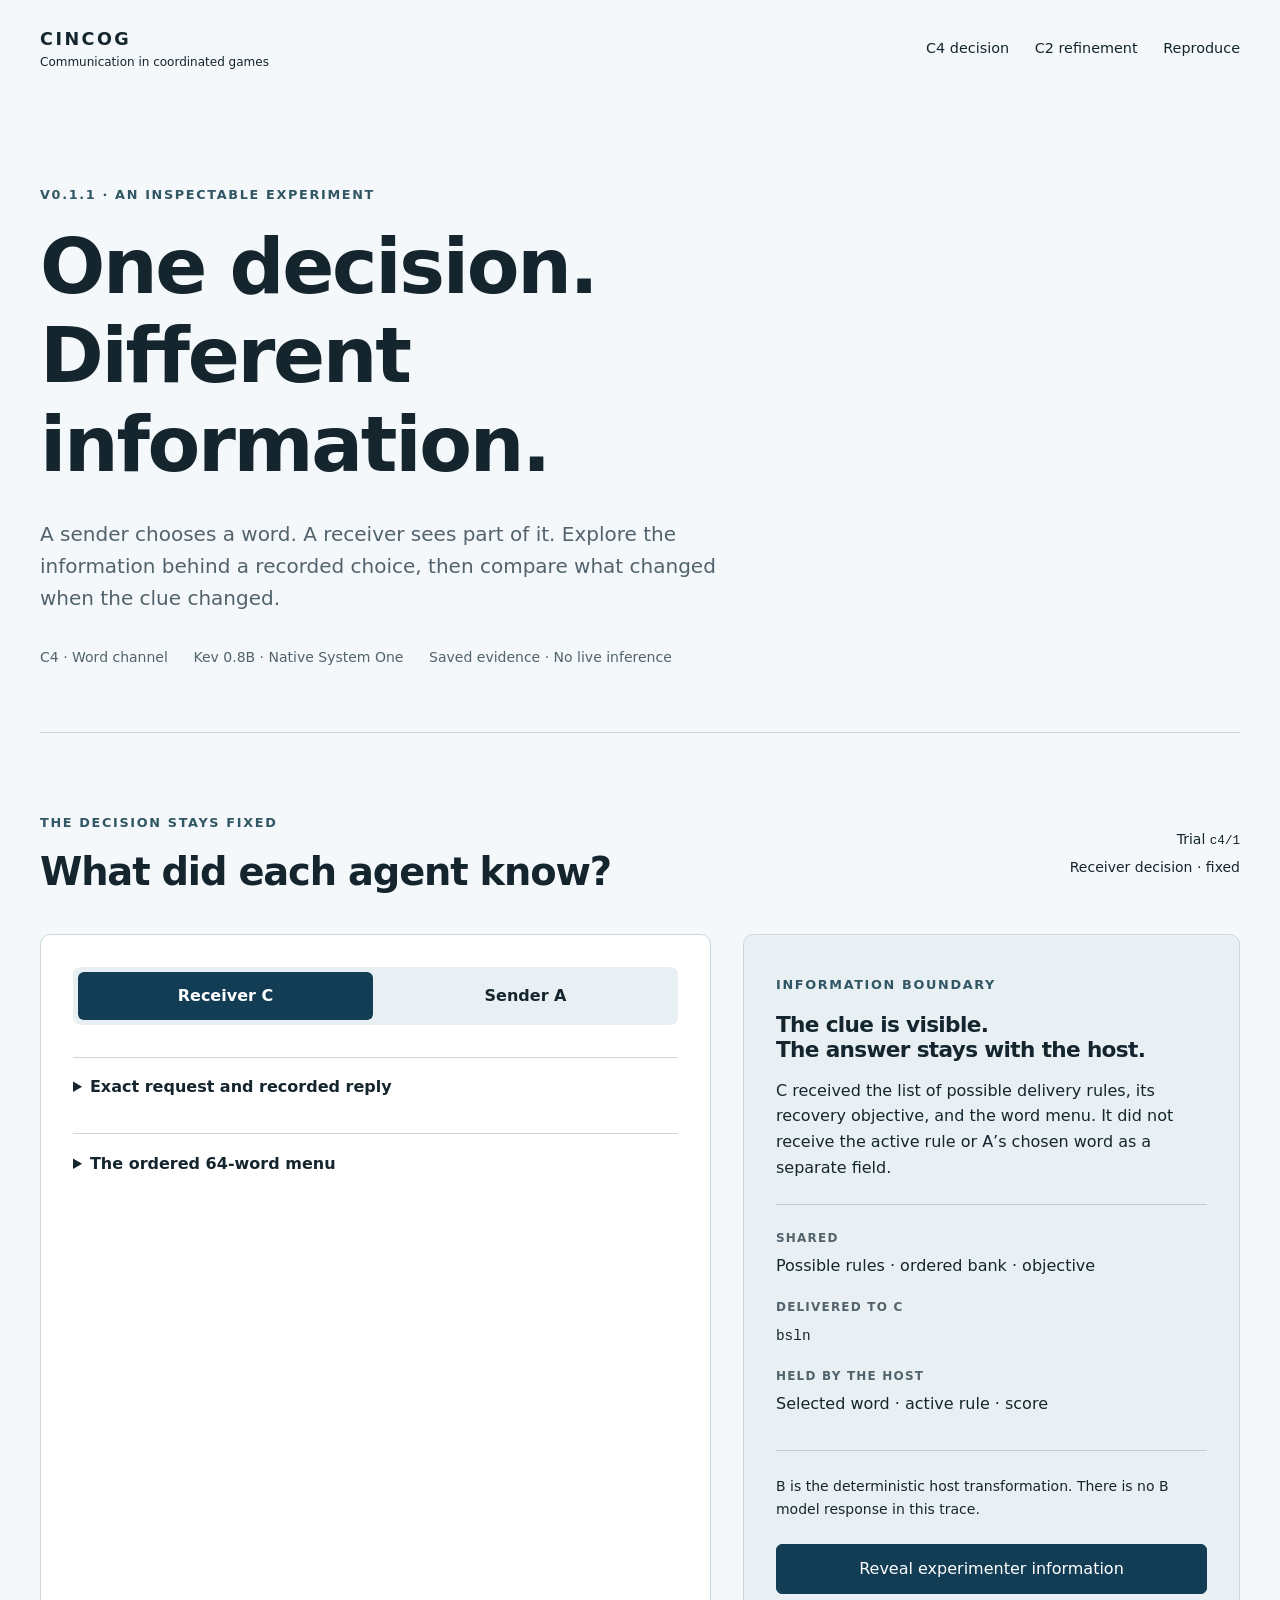
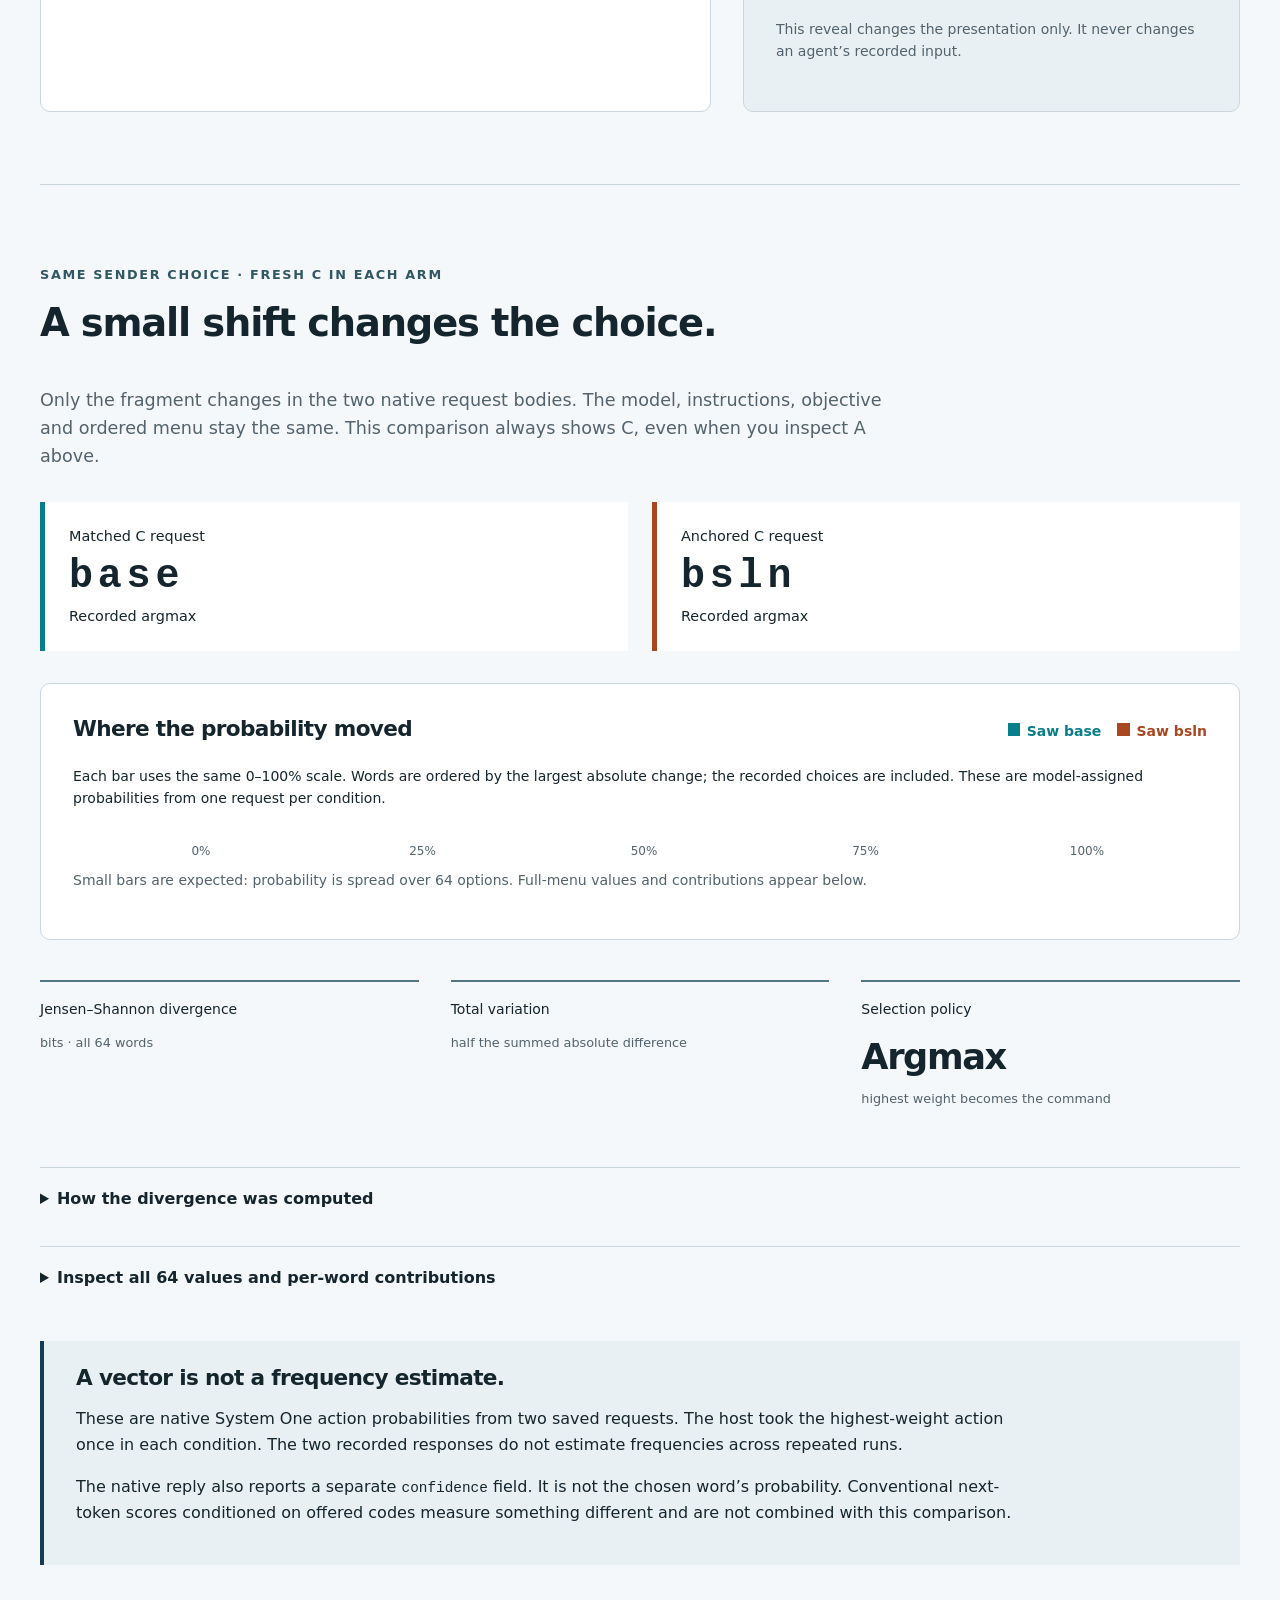
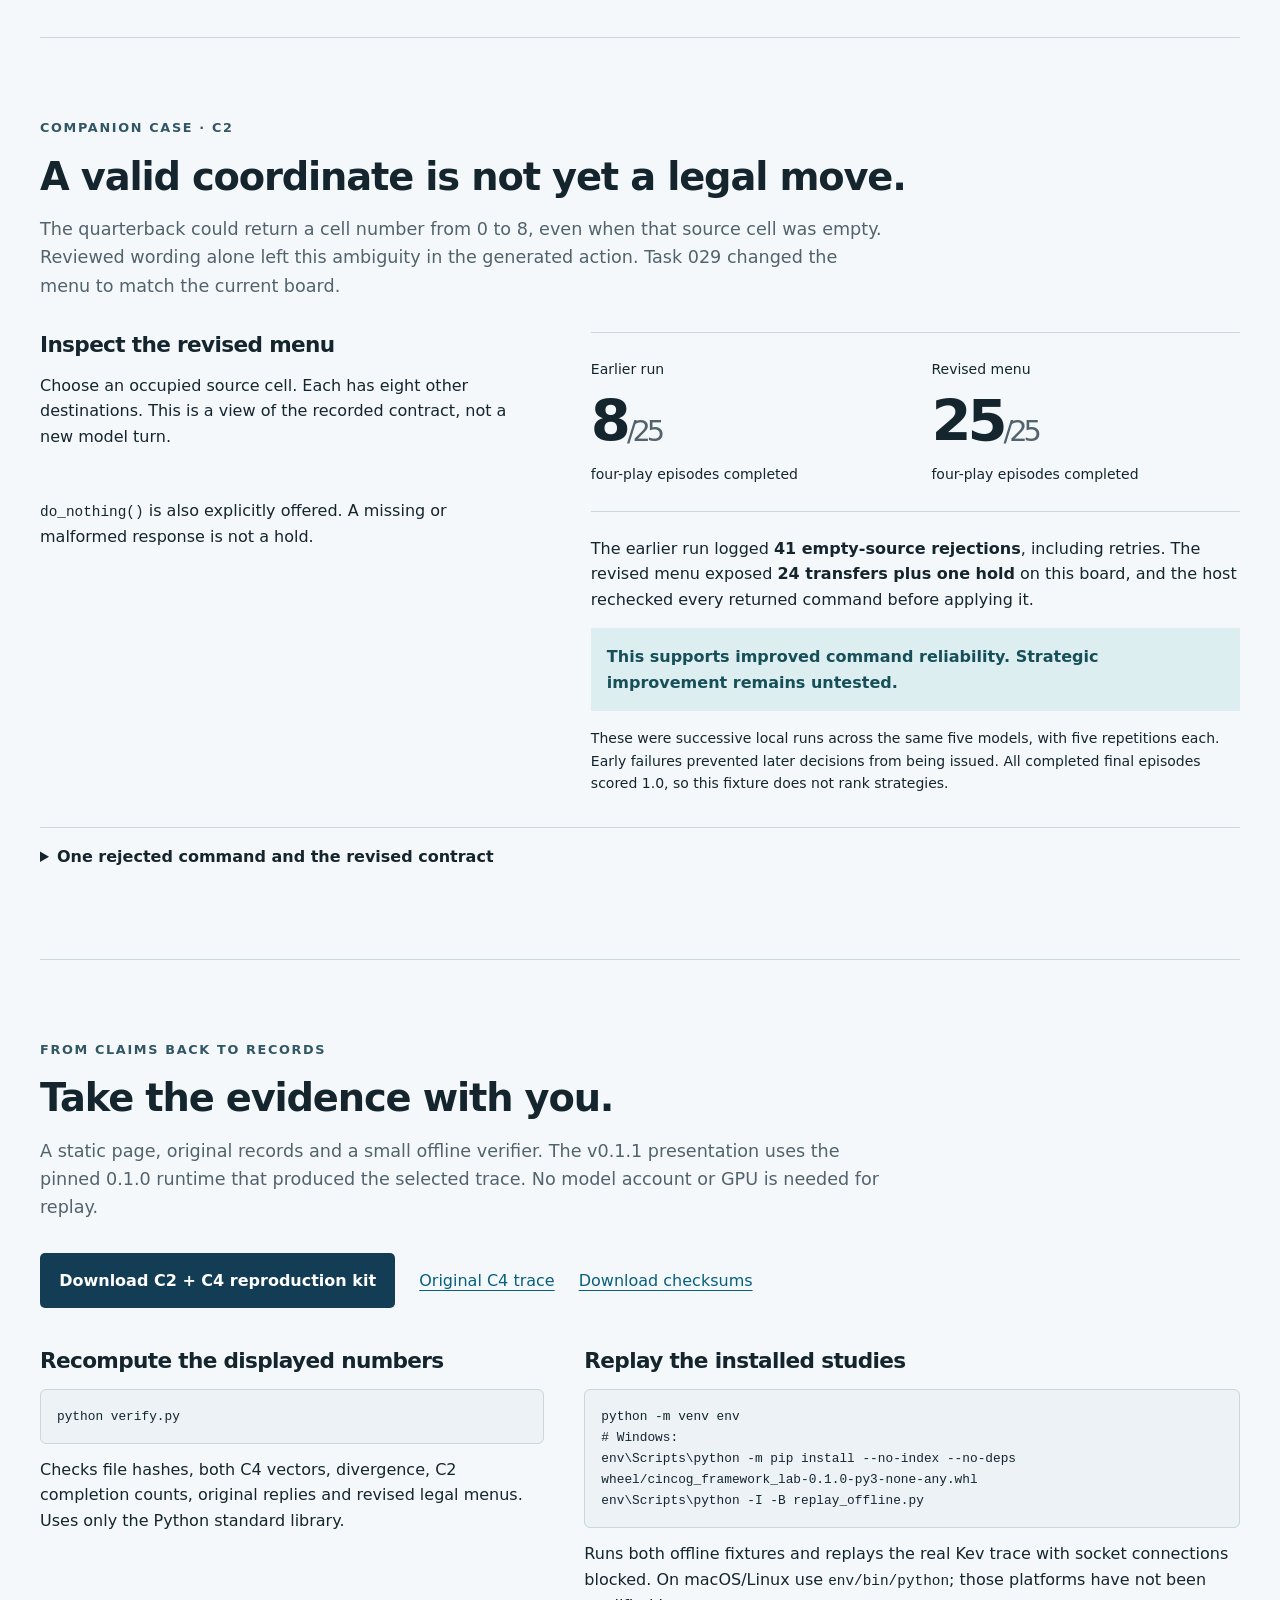
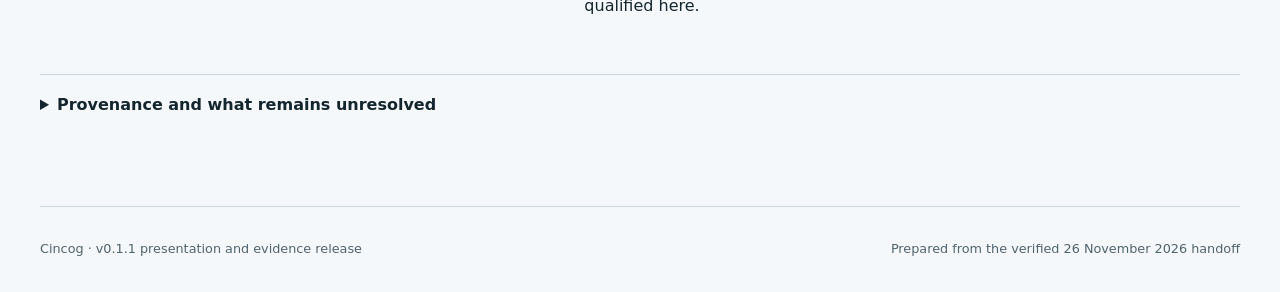
==== release-source/web/index.html @ 4a8518b0 "Publish Cincog v0.1.1 C4 and C2 evidence presentation" ====
<!doctype html>
<html lang="en">
<head>
  <meta charset="utf-8">
  <meta name="viewport" content="width=device-width,initial-scale=1">
  <meta name="description" content="Inspect one recorded coordination decision: what each participant saw, how a clue changed a native probability distribution, and what the experimenter knew.">
  <title>Cincog · One decision, different information</title>
  <link rel="stylesheet" href="styles.css">
  <script src="data.js" defer></script>
  <script src="app.js" defer></script>
</head>
<body>
  <a class="skip" href="#decision">Skip to the experiment</a>
  <header class="masthead">
    <a class="brand" href="#top">CINCOG<span>Communication in coordinated games</span></a>
    <nav aria-label="Page sections"><a href="#decision">C4 decision</a><a href="#c2">C2 refinement</a><a href="#reproduce">Reproduce</a></nav>
  </header>
  <main id="top">
    <section class="intro">
      <p class="eyebrow">v0.1.1 · An inspectable experiment</p>
      <h1>One decision.<br>Different information.</h1>
      <p class="lede">A sender chooses a word. A receiver sees part of it. Explore the information behind a recorded choice, then compare what changed when the clue changed.</p>
      <div class="intro-meta"><span>C4 · Word channel</span><span>Kev 0.8B · Native System One</span><span>Saved evidence · No live inference</span></div>
    </section>

    <section id="decision" class="experiment" aria-labelledby="decision-title">
      <div class="section-title"><div><p class="eyebrow">The decision stays fixed</p><h2 id="decision-title">What did each agent know?</h2></div><p class="anchor-label">Trial <code>c4/1</code><br>Receiver decision · fixed</p></div>
      <div class="experiment-grid">
        <article class="view-panel">
          <div class="segmented" role="group" aria-label="Inspect agent at the fixed decision">
            <button id="view-c" type="button" aria-pressed="true">Receiver C</button>
            <button id="view-a" type="button" aria-pressed="false">Sender A</button>
          </div>
          <div id="agent-view" aria-live="polite"></div>
          <details><summary>Exact request and recorded reply</summary><p class="small">The native request body is the actual model input. The admitted command is recorded separately. No chat transcript has been invented.</p><h4>Native request</h4><pre id="raw-request"></pre><h4>Native reply</h4><pre id="raw-response"></pre><h4>Admitted command</h4><pre id="raw-command"></pre></details>
          <details><summary>The ordered 64-word menu</summary><p class="small">Both agents and both compared conditions used this same order. Each word had a null description.</p><div id="bank" class="word-bank"></div></details>
        </article>

        <aside class="context-panel">
          <p class="eyebrow">Information boundary</p>
          <h3>The clue is visible.<br> The answer stays with the host.</h3>
          <p>C received the list of possible delivery rules, its recovery objective, and the word menu. It did not receive the active rule or A’s chosen word as a separate field.</p>
          <div class="boundary"><span>Shared</span><p>Possible rules · ordered bank · objective</p><span>Delivered to C</span><p><code>bsln</code></p><span>Held by the host</span><p>Selected word · active rule · score</p></div>
          <p class="small">B is the deterministic host transformation. There is no B model response in this trace.</p>
          <button id="reveal" type="button" class="reveal-button" aria-expanded="false" aria-controls="host-view">Reveal experimenter information</button>
          <div id="host-view" hidden></div>
          <p class="small muted">This reveal changes the presentation only. It never changes an agent’s recorded input.</p>
        </aside>
      </div>
    </section>

    <section id="comparison" aria-labelledby="comparison-title">
      <div class="section-title"><div><p class="eyebrow">Same sender choice · fresh C in each arm</p><h2 id="comparison-title">A small shift changes the choice.</h2></div></div>
      <p class="section-copy">Only the fragment changes in the two native request bodies. The model, instructions, objective and ordered menu stay the same. This comparison always shows C, even when you inspect A above.</p>
      <div class="conditions">
        <article class="condition p"><p>Matched C request</p><strong>base</strong><p>Recorded argmax <b id="p-choice"></b></p></article>
        <article class="condition q"><p>Anchored C request</p><strong>bsln</strong><p>Recorded argmax <b id="q-choice"></b></p></article>
      </div>
      <div class="chart-panel">
        <div class="chart-heading"><h3>Where the probability moved</h3><div class="legend"><span class="p-key">Saw base</span><span class="q-key">Saw bsln</span></div></div>
        <p class="small">Each bar uses the same 0–100% scale. Words are ordered by the largest absolute change; the recorded choices are included. These are model-assigned probabilities from one request per condition.</p>
        <div class="axis" aria-hidden="true"><span>0%</span><span>25%</span><span>50%</span><span>75%</span><span>100%</span></div>
        <div id="bars" aria-label="Paired model-assigned action probabilities"></div>
        <p class="small muted">Small bars are expected: probability is spread over 64 options. Full-menu values and contributions appear below.</p>
      </div>
      <div class="metrics"><article><p>Jensen–Shannon divergence</p><strong id="js-value"></strong><span>bits · all 64 words</span></article><article><p>Total variation</p><strong id="tv-value"></strong><span>half the summed absolute difference</span></article><article><p>Selection policy</p><strong>Argmax</strong><span>highest weight becomes the command</span></article></div>
      <details class="method"><summary>How the divergence was computed</summary>
        <p>Let P be C’s vector after <code>base</code> and Q its vector after <code>bsln</code>. Align the same 64 words and set M = (P + Q) / 2.</p>
        <p class="formula">JS(P,Q) = ½ Σ P(w) log₂[P(w)/M(w)] + ½ Σ Q(w) log₂[Q(w)/M(w)]</p>
        <p class="formula">TV(P,Q) = ½ Σ |P(w) − Q(w)|</p>
        <p>Zero-weight terms contribute zero. No smoothing is used. Vectors are divided by their totals only to remove floating-point sum error. All calculations use unrounded values, including words omitted from the small chart.</p>
        <p id="kl-note"></p>
        <p><a href="downloads/cincog-v0.1.1-reproduce.zip" download>Download the original record and verifier</a></p>
      </details>
      <details class="method"><summary>Inspect all 64 values and per-word contributions</summary>
        <label class="search-label" for="filter">Filter word <input id="filter" type="search" placeholder="e.g. base" autocomplete="off"></label>
        <div class="table-scroll"><table><caption>Probabilities, changes and JS contributions; the totals always use the full bank.</caption><thead><tr><th scope="col">Word</th><th scope="col">P · base</th><th scope="col">Q · bsln</th><th scope="col">Change (pp)</th><th scope="col">JS (bits)</th></tr></thead><tbody id="probability-table"></tbody></table></div>
        <p id="filter-status" class="small" aria-live="polite"></p>
      </details>
      <div class="interpretation"><h3>A vector is not a frequency estimate.</h3><p>These are native System One action probabilities from two saved requests. The host took the highest-weight action once in each condition. The two recorded responses do not estimate frequencies across repeated runs.</p><p>The native reply also reports a separate <code>confidence</code> field. It is not the chosen word’s probability. Conventional next-token scores conditioned on offered codes measure something different and are not combined with this comparison.</p></div>
    </section>

    <section id="c2" class="companion" aria-labelledby="c2-title">
      <p class="eyebrow">Companion case · C2</p><h2 id="c2-title">A valid coordinate is not yet a legal move.</h2>
      <p class="section-copy">The quarterback could return a cell number from 0 to 8, even when that source cell was empty. Reviewed wording alone left this ambiguity in the generated action. Task 029 changed the menu to match the current board.</p>
      <div class="c2-grid"><div><h3>Inspect the revised menu</h3><p>Choose an occupied source cell. Each has eight other destinations. This is a view of the recorded contract, not a new model turn.</p><div id="board" class="board" role="group" aria-label="Offensive personnel by cell"></div><p id="destinations" aria-live="polite"></p><p><code>do_nothing()</code> is also explicitly offered. A missing or malformed response is not a hold.</p></div>
        <div><div class="completion"><article><p>Earlier run</p><strong>8<span>/25</span></strong><p>four-play episodes completed</p></article><article><p>Revised menu</p><strong>25<span>/25</span></strong><p>four-play episodes completed</p></article></div><p>The earlier run logged <b>41 empty-source rejections</b>, including retries. The revised menu exposed <b>24 transfers plus one hold</b> on this board, and the host rechecked every returned command before applying it.</p><p class="callout">This supports improved command reliability. Strategic improvement remains untested.</p><p class="small">These were successive local runs across the same five models, with five repetitions each. Early failures prevented later decisions from being issued. All completed final episodes scored 1.0, so this fixture does not rank strategies.</p></div></div>
      <details><summary>One rejected command and the revised contract</summary><p id="c2-example-label"></p><pre id="c2-example"></pre><p>The source is empty in the recorded board. The earlier schema allowed the coordinate, but the host rejected the move. The revised schema fixes each source to an occupied cell and enumerates its other destinations.</p><p>Evidence: Task 029 revisions <code>f57e50e</code> and <code>14f3f1d</code>. The reproduction kit includes all 25 original records from each run and a verifier that joins admitted commands to saved play effects.</p></details>
    </section>

    <section id="reproduce" aria-labelledby="reproduce-title">
      <p class="eyebrow">From claims back to records</p><h2 id="reproduce-title">Take the evidence with you.</h2>
      <p class="section-copy">A static page, original records and a small offline verifier. The v0.1.1 presentation uses the pinned 0.1.0 runtime that produced the selected trace. No model account or GPU is needed for replay.</p>
      <div class="downloads"><a class="primary-link" href="downloads/cincog-v0.1.1-reproduce.zip" download>Download C2 + C4 reproduction kit</a><a href="evidence/c4-kev.json" download>Original C4 trace</a><a href="downloads/SHA256SUMS.txt">Download checksums</a></div>
      <div class="reproduce-grid"><div><h3>Recompute the displayed numbers</h3><pre>python verify.py</pre><p>Checks file hashes, both C4 vectors, divergence, C2 completion counts, original replies and revised legal menus. Uses only the Python standard library.</p></div><div><h3>Replay the installed studies</h3><pre>python -m venv env
# Windows:
env\Scripts\python -m pip install --no-index --no-deps wheel/cincog_framework_lab-0.1.0-py3-none-any.whl
env\Scripts\python -I -B replay_offline.py</pre><p>Runs both offline fixtures and replays the real Kev trace with socket connections blocked. On macOS/Linux use <code>env/bin/python</code>; those platforms have not been qualified here.</p></div></div>
      <details><summary>Provenance and what remains unresolved</summary><ul><li>C4 is one fixed sender choice with two fresh receiver conditions. It is not a population estimate or a test of multi-turn learning.</li><li>A strategic B, new prompts, menu order, bank membership and new downstream histories require new model requests.</li><li>The registered trace records the Kev model tag and workflow digest, but no exact weight digest or server identity. Saved-record replay is exact; fresh inference equivalence is unqualified.</li><li>The C2 runs support command reliability. They do not isolate a causal treatment effect or establish strategic improvement.</li><li>Large menus, different hardware and Linux parity remain unqualified.</li><li>The release provides source for inspection and reproduction. It does not add a new software license grant.</li></ul><p><a href="evidence/provenance.json">Source revisions and evidence hashes</a> · <a href="evidence/manifest.json">Reproduction kit file manifest</a></p></details>
    </section>
  </main>
  <footer><span>Cincog · v0.1.1 presentation and evidence release</span><span>Prepared from the verified 26 November 2026 handoff</span></footer>
  <noscript><p class="noscript">Enable JavaScript to inspect agent views and probabilities. The <a href="evidence/c4-kev.json">original trace</a> and <a href="downloads/cincog-v0.1.1-reproduce.zip">reproduction kit</a> remain available without it.</p></noscript>
</body>
</html>
---- release-source/web/styles.css ----
:root{color-scheme:light;--ink:#15252e;--muted:#52636d;--line:#cbd7dc;--paper:#f4f8fa;--panel:#fff;--p:#087e8b;--q:#a94820;--blue:#123d55;--accent:#d1efef;font-family:system-ui,-apple-system,BlinkMacSystemFont,"Segoe UI",sans-serif;font-size:16px;line-height:1.6}
*{box-sizing:border-box}html{scroll-behavior:smooth}body{margin:0;background:var(--paper);color:var(--ink)}a{color:#075f80;text-underline-offset:.22em}a:hover{color:#07364e}button,input{font:inherit}button,a,input,summary{touch-action:manipulation}button,summary{cursor:pointer}button:focus-visible,a:focus-visible,input:focus-visible,summary:focus-visible{outline:3px solid #ab5714;outline-offset:4px}button{border:1px solid var(--line);border-radius:6px;padding:.7rem 1rem;background:white;color:var(--ink)}code,pre{font-family:ui-monospace,SFMono-Regular,Consolas,monospace}code{font-size:.9em}pre{font-size:.875rem;line-height:1.65;background:#ecf2f5;border:1px solid var(--line);border-radius:6px;padding:1rem;overflow:auto;max-height:24rem;white-space:pre-wrap;overflow-wrap:anywhere}h1,h2,h3,h4{line-height:1.16;letter-spacing:-.03em;margin:0 0 1rem}h1{font-size:clamp(2.8rem,6vw,5.3rem);font-weight:650;max-width:900px}h2{font-size:clamp(1.8rem,3vw,2.75rem);font-weight:630}h3{font-size:1.35rem;font-weight:650}h4{font-size:1rem}p{margin:.5rem 0 1rem}main{max-width:1280px;padding:0 40px;margin:auto}main>section{padding:4.5rem 0;border-top:1px solid var(--line)}main>.intro{border:0;padding:5rem 0 4rem}.masthead{display:flex;justify-content:space-between;align-items:center;gap:2rem;max-width:1360px;padding:25px 40px;margin:auto}.brand{font-weight:800;letter-spacing:.14em;text-decoration:none;font-size:1.1rem;color:var(--ink)}.brand span{display:block;font-size:.75rem;font-weight:500;letter-spacing:0}.masthead nav{display:flex;gap:1.6rem;font-size:.9rem}.masthead nav a{text-decoration:none;color:var(--ink)}.eyebrow{text-transform:uppercase;letter-spacing:.13em;font-size:.8rem;font-weight:750;color:#315664;margin-bottom:1rem}.lede{font-size:1.25rem;max-width:730px;line-height:1.6;color:var(--muted);margin-top:1.8rem}.intro-meta{display:flex;flex-wrap:wrap;gap:.5rem 1.6rem;margin-top:2rem;font-size:.875rem;color:var(--muted)}.section-title{display:flex;align-items:center;justify-content:space-between;gap:2rem;margin-bottom:1.5rem}.anchor-label{font-size:.875rem;line-height:1.9;flex-shrink:0;text-align:right}.section-copy{max-width:850px;font-size:1.1rem;color:var(--muted);margin-bottom:2rem}.experiment-grid{display:grid;grid-template-columns:minmax(0,1.35fr) minmax(0,1fr);gap:2rem}.view-panel,.context-panel{padding:2rem;border-radius:10px;border:1px solid var(--line);background:var(--panel);min-width:0}.context-panel{background:#e8f0f4}.segmented{display:flex;gap:.3rem;background:#e9f0f3;border-radius:8px;padding:.3rem;margin-bottom:2rem}.segmented button{flex:1;border:0;background:transparent;font-weight:650}.segmented button[aria-pressed=true]{background:var(--blue);color:white}.turn-note{color:var(--muted);font-size:.9rem}.signal{font-size:clamp(2.8rem,5vw,4.5rem);font-weight:600;letter-spacing:.1em;line-height:1.3;margin:.7rem 0 1.5rem}.signal.no-clue{font-size:1.7rem;letter-spacing:-.02em}.field-label{text-transform:uppercase;letter-spacing:.1em;font-weight:650;font-size:.75rem;color:var(--muted)}.response{border-top:1px solid var(--line);padding-top:1.2rem;margin-top:1.5rem}.response strong{font-size:1.8rem;display:block;letter-spacing:-.02em}.small{font-size:.875rem;line-height:1.6}.muted{color:var(--muted)}.instruction{font-size:.95rem;border-left:3px solid #a8bac3;padding-left:1rem}.boundary{border-top:1px solid #bdcdd6;border-bottom:1px solid #bdcdd6;padding:1.2rem 0;margin:1.5rem 0}.boundary>span{font-size:.75rem;letter-spacing:.1em;text-transform:uppercase;font-weight:700;color:var(--muted)}.boundary p{margin:.2rem 0 .9rem}.reveal-button{background:var(--blue);color:white;width:100%;margin:.5rem 0 1rem;border-color:var(--blue)}#host-view{border-top:1px solid #aec1cb;padding-top:1rem}.reveal-result{font-size:1.15rem;font-weight:650}details{border-top:1px solid var(--line);padding:1.1rem 0;margin-top:1rem}summary{font-weight:650;line-height:1.5}details[open]>summary{margin-bottom:1rem}.word-bank{display:grid;grid-template-columns:repeat(4,minmax(0,1fr));font-family:ui-monospace,Consolas,monospace;font-size:.8rem;gap:.4rem}.conditions{display:grid;grid-template-columns:1fr 1fr;gap:1.5rem;margin:2rem 0}.condition{border-left:5px solid;padding:1rem 1.5rem;background:white}.condition.p{border-color:var(--p)}.condition.q{border-color:var(--q)}.condition strong{display:block;font:600 2.5rem ui-monospace,Consolas,monospace;letter-spacing:.12em}.condition p{font-size:.9rem;margin:.4rem 0}.chart-panel{padding:2rem;background:white;border:1px solid var(--line);border-radius:10px}.chart-heading{display:flex;justify-content:space-between;align-items:baseline;gap:1rem}.legend{display:flex;gap:1rem;font-size:.875rem;font-weight:650}.p-key{color:var(--p)}.q-key{color:var(--q)}.p-key:before,.q-key:before{content:"";display:inline-block;width:.8rem;height:.8rem;margin-right:.4rem;background:currentColor}.axis{margin:2rem 7.5rem .4rem 8rem;display:flex;justify-content:space-between;font-size:.75rem;color:var(--muted)}.bar-row{display:grid;grid-template-columns:7rem 1fr 6.5rem;gap:1rem;align-items:center;border-bottom:1px solid #e5edf1;padding:.8rem 0}.bar-word{font-family:ui-monospace,Consolas,monospace;font-size:.9rem}.tracks{background:repeating-linear-gradient(90deg,transparent,transparent calc(25% - 1px),#dce5e9 calc(25% - 1px),#dce5e9 25%);border-left:1px solid #cad7dd;min-width:0}.track{height:14px;margin:5px 0;position:relative}.fill{height:100%;min-width:0;background:var(--p)}.track.q .fill{background:var(--q)}.bar-values{font-size:.8rem;text-align:right;line-height:1.8;white-space:nowrap}.bar-values span{display:block}.bar-values .delta{font-size:.75rem;color:var(--muted)}.metrics{display:grid;grid-template-columns:repeat(3,1fr);gap:2rem;margin:2.5rem 0}.metrics article{border-top:2px solid #547582;padding:1rem 0}.metrics p{font-size:.875rem;margin:0 0 .5rem}.metrics strong{font-size:2.2rem;letter-spacing:-.04em;display:block}.metrics span{font-size:.8rem;color:var(--muted)}.formula{font-family:ui-monospace,Consolas,monospace;overflow-wrap:anywhere;background:#e7eff3;padding:1rem}.method{padding:1.2rem 0}.table-scroll{overflow:auto}table{border-collapse:collapse;width:100%;font-size:.875rem;text-align:right}caption{text-align:left;color:var(--muted);padding:.7rem 0}th,td{padding:.65rem .8rem;border-bottom:1px solid var(--line);white-space:nowrap}th{font-weight:700}th:first-child,td:first-child{text-align:left}thead{background:#e7eff3}.search-label{font-size:.875rem;display:flex;gap:1rem;align-items:center;margin:1rem 0}.search-label input{padding:.5rem;border:1px solid #91a6b1;border-radius:4px;max-width:14rem}.interpretation{padding:1.5rem 2rem;border-left:4px solid var(--blue);background:#e8f0f4;margin-top:2rem}.interpretation p{max-width:950px}.c2-grid{display:grid;grid-template-columns:minmax(0,.9fr) minmax(0,1.2fr);gap:4rem}.board{display:grid;grid-template-columns:repeat(3,1fr);gap:.6rem;max-width:340px;margin:1.5rem 0}.board button{padding:.7rem;min-height:75px;line-height:1.4}.board button span{display:block;font-size:.75rem}.board button strong{font-size:1.5rem}.board button[aria-pressed=true]{background:var(--blue);color:white}.board button:disabled{background:#e4ecf0;color:#596e78;border-color:transparent;cursor:default}.completion{display:grid;grid-template-columns:1fr 1fr;gap:2rem;border-top:1px solid var(--line);border-bottom:1px solid var(--line);padding:1.2rem 0;margin:0 0 1.5rem}.completion strong{font-size:3.6rem;line-height:1.2;letter-spacing:-.07em}.completion strong span{font-size:1.8rem;color:var(--muted);font-weight:500}.completion p{font-size:.875rem;margin:.4rem 0}.callout{font-weight:650;color:#174f59;background:#dceef0;padding:1rem}.downloads{display:flex;align-items:center;gap:1.5rem;flex-wrap:wrap;margin:2rem 0}.primary-link{display:inline-block;padding:.9rem 1.2rem;background:var(--blue);color:white;border-radius:5px;font-weight:650;text-decoration:none}.primary-link:hover{color:white;background:#20566e}.reproduce-grid{display:grid;grid-template-columns:1fr 1.3fr;gap:2.5rem;margin:2.5rem 0}.reproduce-grid>div{min-width:0}.reproduce-grid pre{font-size:.8rem}li{margin:.7rem 0}footer{border-top:1px solid var(--line);max-width:1200px;margin:0 auto;display:flex;justify-content:space-between;gap:1rem;padding:2rem 0;font-size:.8rem;color:var(--muted)}.skip{position:absolute;left:20px;top:-100px;padding:1rem;background:white;z-index:10}.skip:focus{top:20px}.noscript{max-width:900px;margin:2rem auto;padding:1rem;background:#fff0cf}[hidden]{display:none!important}
@media(max-width:900px){main{padding:0 24px}.masthead{padding:20px 24px;align-items:flex-start}.brand span{max-width:150px}.masthead nav{gap:.8rem;flex-wrap:wrap;justify-content:flex-end}.experiment-grid,.c2-grid{grid-template-columns:1fr;gap:1.5rem}.context-panel h3 br{display:none}.c2-grid{gap:2.5rem}.reproduce-grid{grid-template-columns:1fr;gap:1rem}footer{margin:0 24px}.section-title{align-items:flex-start}.metrics{gap:1rem}.metrics strong{font-size:1.8rem}}
@media(max-width:560px){main{padding:0 18px}.masthead{padding:18px;display:block}.masthead nav{justify-content:flex-start;margin-top:1rem;font-size:.875rem}main>section{padding:3rem 0}main>.intro{padding:3rem 0}.lede{font-size:1.1rem}.section-title{display:block}.anchor-label{text-align:left;margin-top:1rem}.view-panel,.context-panel,.chart-panel{padding:1.2rem}.conditions{gap:.8rem}.condition{padding:.8rem}.condition p{font-size:.8rem;overflow-wrap:anywhere}.condition strong{font-size:2rem}.chart-heading{display:block}.legend{margin:1rem 0}.axis{margin-left:5.5rem;margin-right:4.8rem;font-size:.75rem}.bar-row{grid-template-columns:5rem 1fr 4.3rem;gap:.5rem}.bar-word{font-size:.75rem}.bar-values{font-size:.8rem}.bar-values .delta{font-size:.75rem}.metrics{grid-template-columns:1fr;gap:0;margin:1.5rem 0}.metrics article{display:grid;grid-template-columns:1fr 1fr;gap:.2rem;padding:1rem 0}.metrics strong{text-align:right;grid-column:2;grid-row:1/3}.metrics span{grid-column:1}.word-bank{grid-template-columns:repeat(3,minmax(0,1fr));font-size:.8rem}.interpretation{padding:1.2rem}.completion{gap:1rem}.downloads{align-items:flex-start;flex-direction:column;gap:1rem}footer{display:block;padding:1.5rem 0}footer span{display:block;margin:.5rem 0}}
.axis {
  position: relative;
  height: 1.6em;
}
.axis span {
  position: absolute;
  transform: translateX(-50%);
}
.axis span:nth-child(1) { left: 0; }
.axis span:nth-child(2) { left: 25%; }
.axis span:nth-child(3) { left: 50%; }
.axis span:nth-child(4) { left: 75%; }
.axis span:nth-child(5) { left: 100%; }
@media (max-width: 400px) {
  .axis span:nth-child(even) { display: none; }
}
@media(prefers-reduced-motion:reduce){html{scroll-behavior:auto}}@media print{.masthead nav,.segmented,button,.search-label{display:none}main{max-width:none;padding:0}main>section{padding:1.5rem 0}.experiment-grid,.c2-grid{display:block}details{display:block}.chart-panel,.view-panel,.context-panel{break-inside:avoid}body{background:white}}
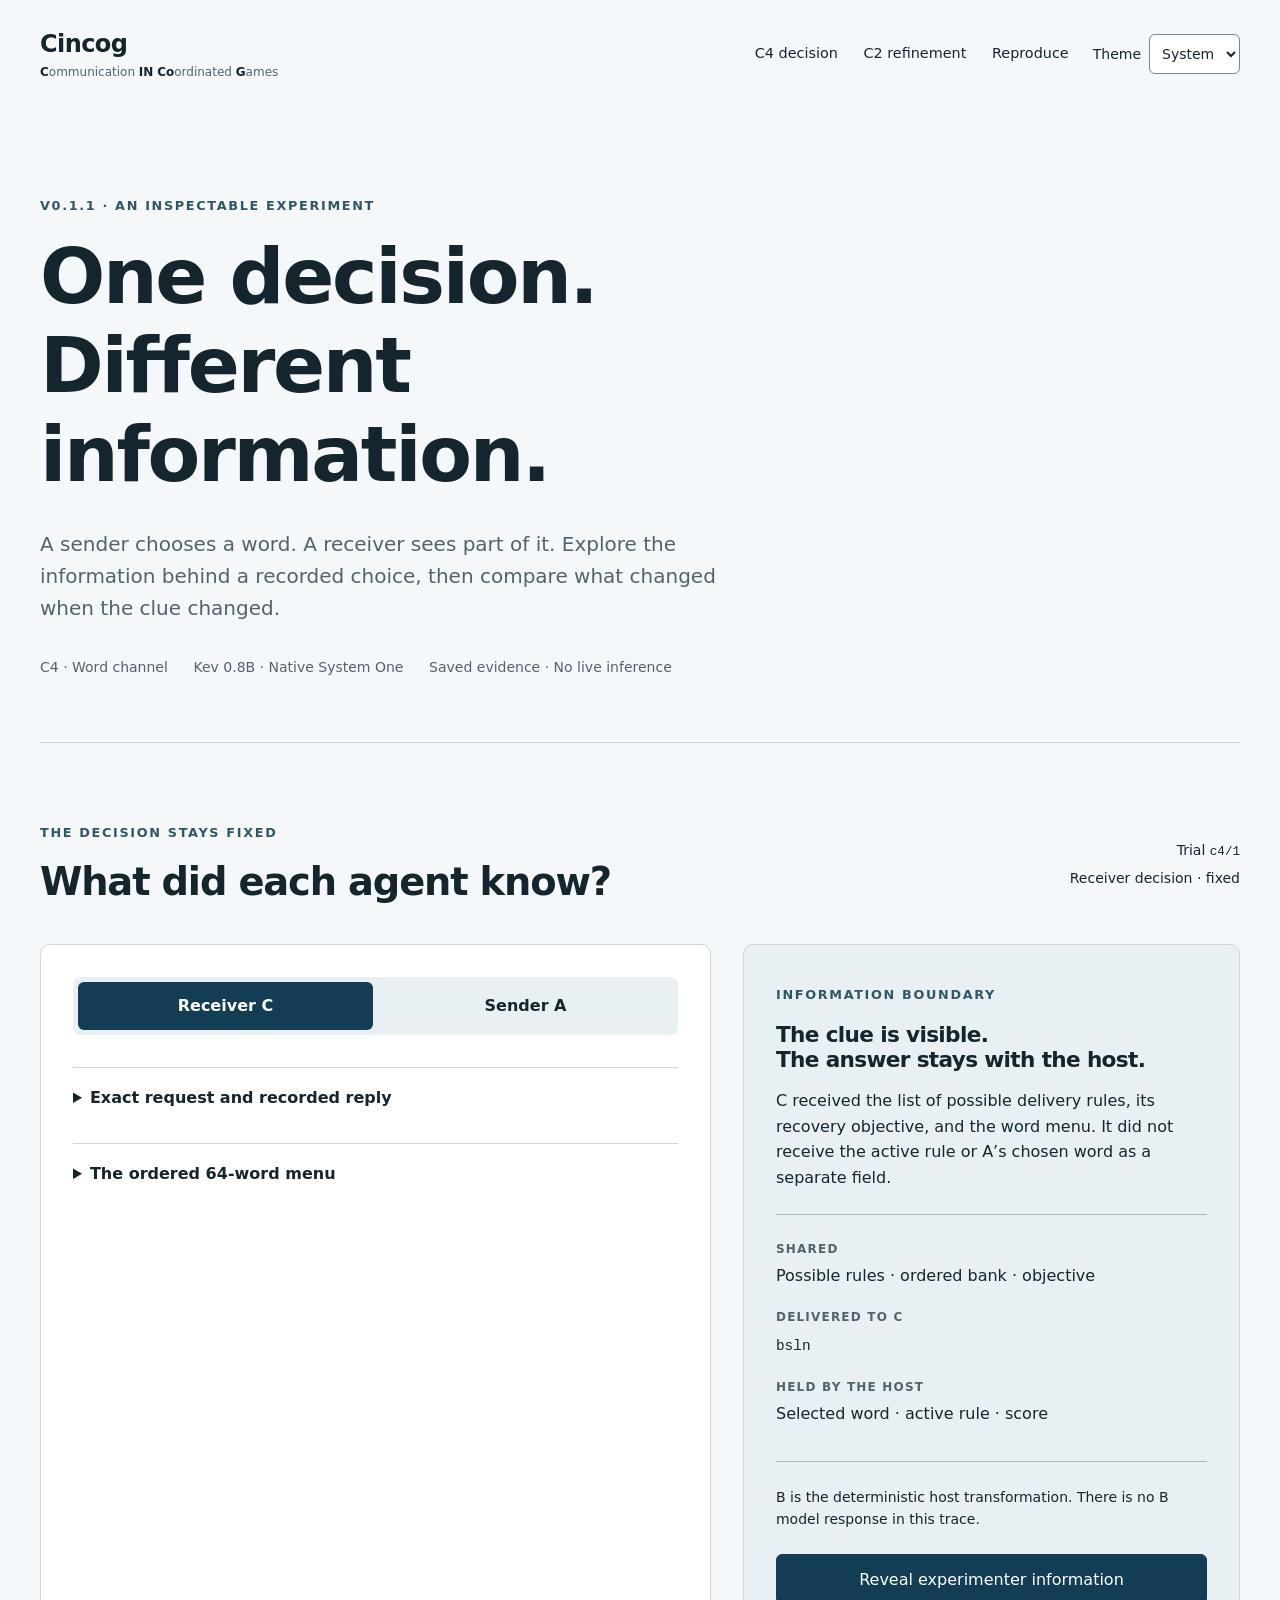
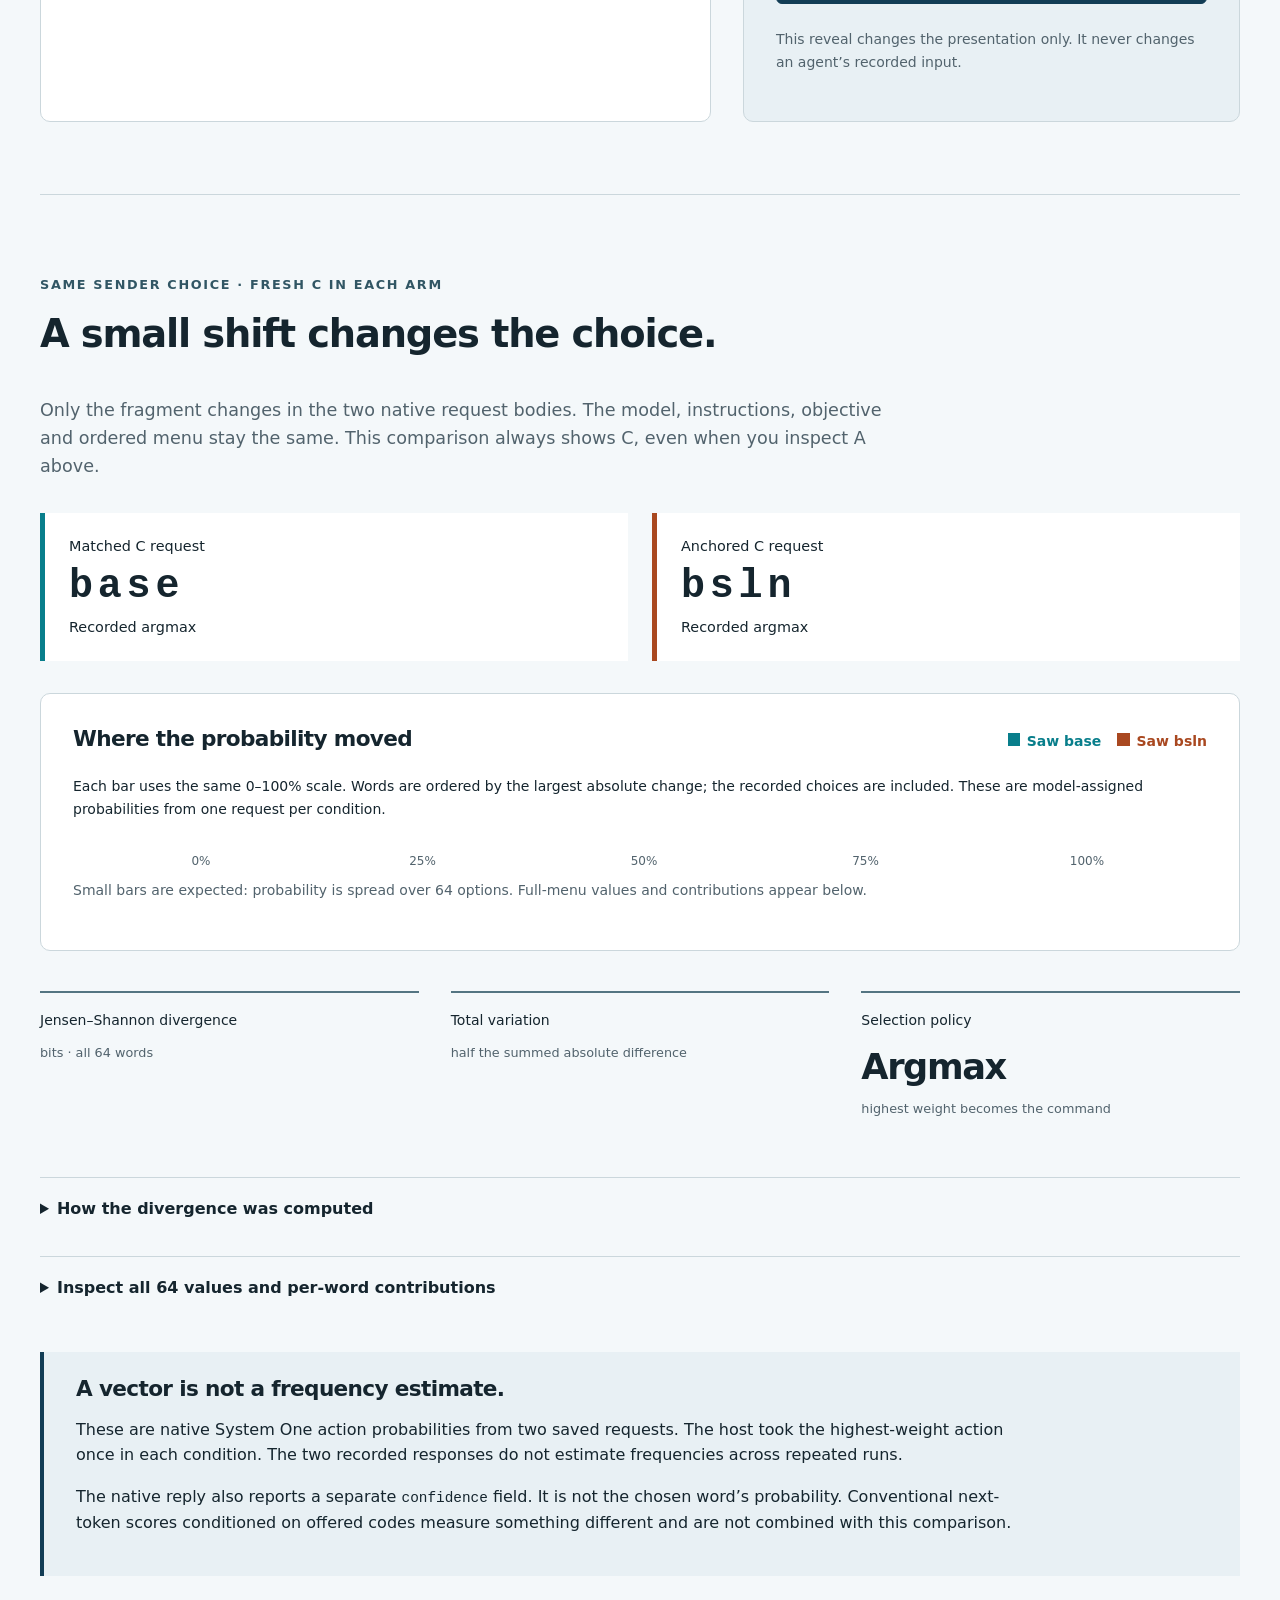
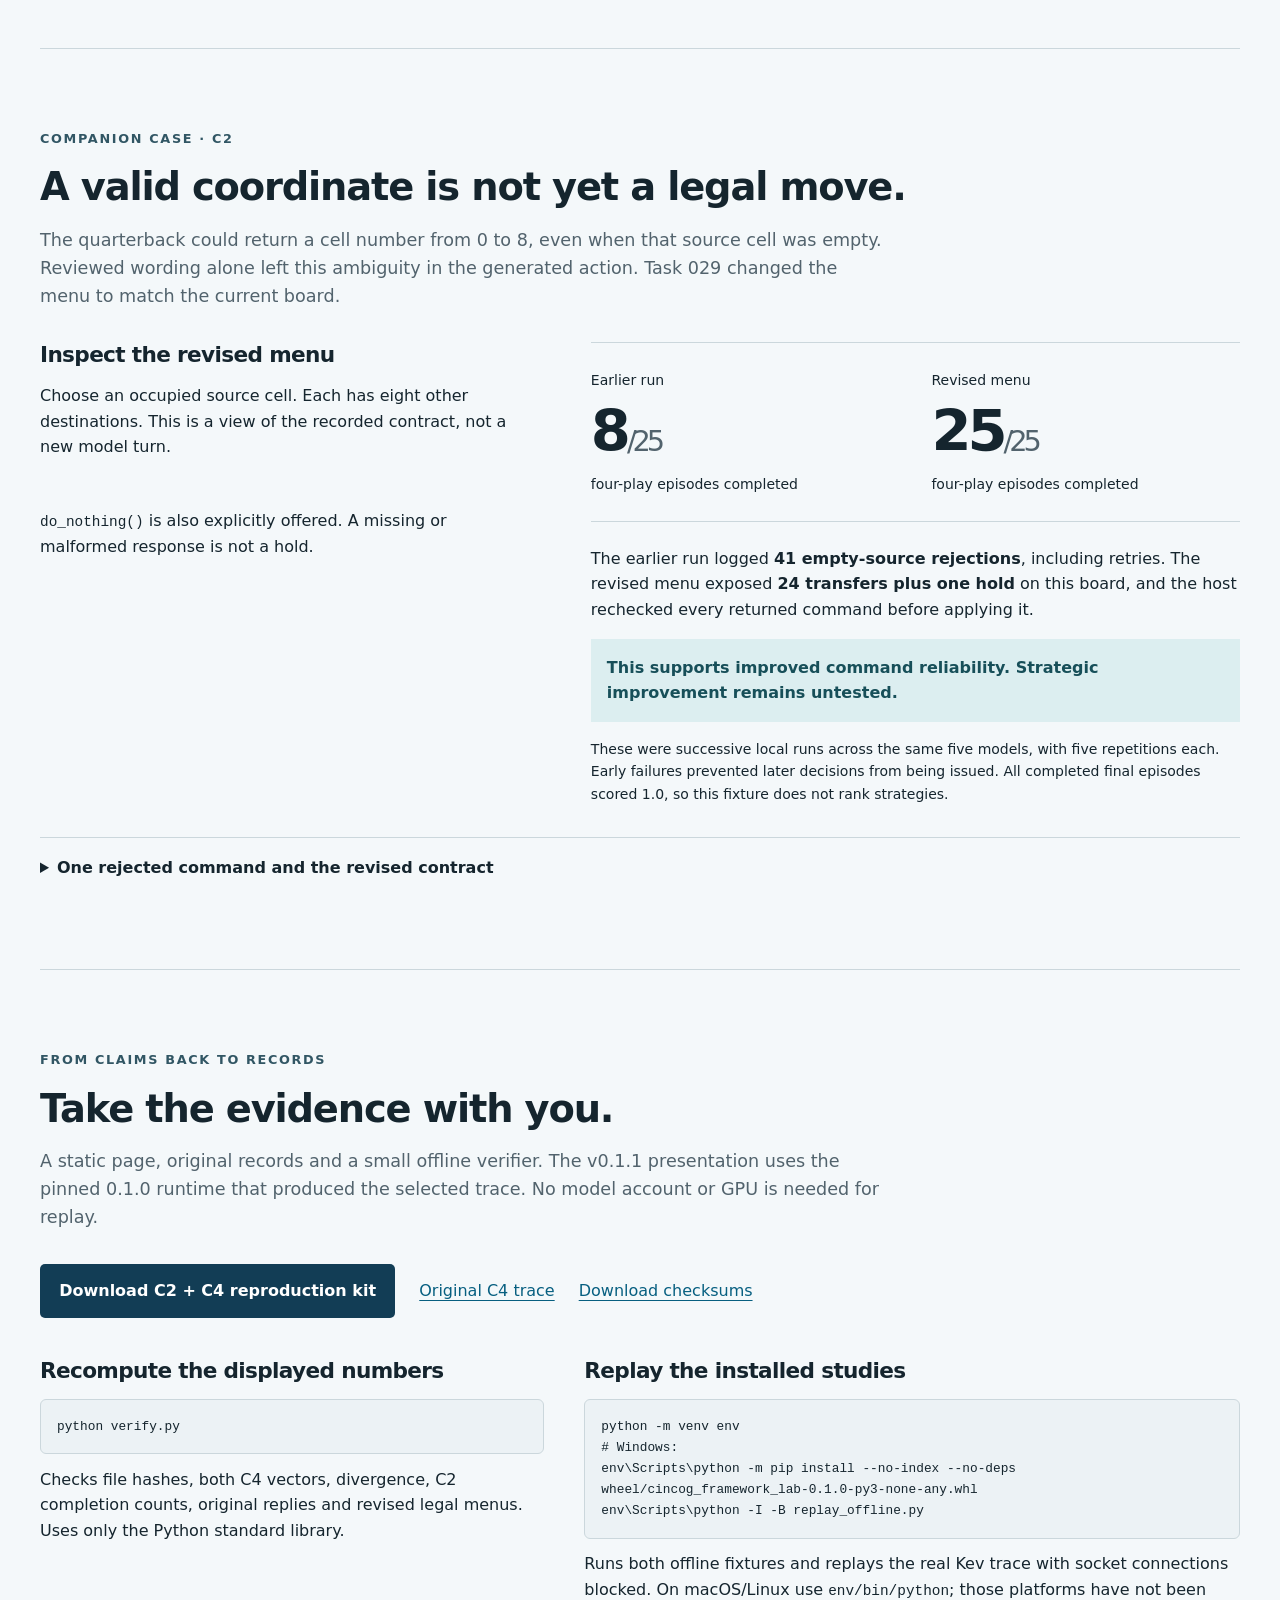
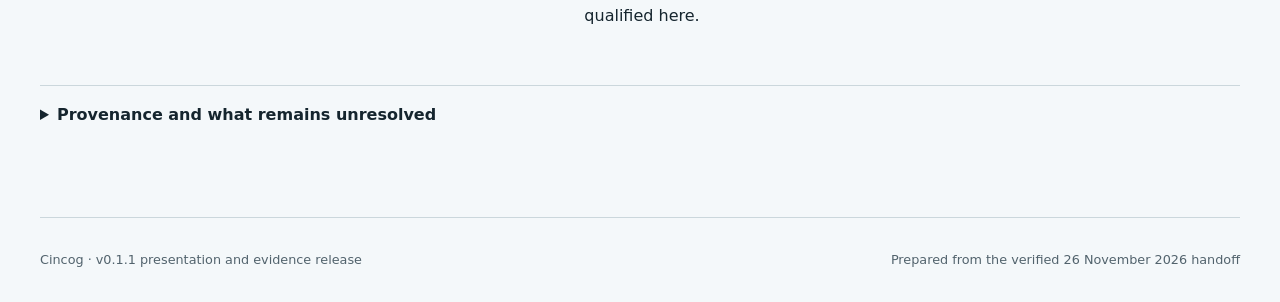
==== commit 76b8b56b: "Style the Cincog wordmark and add light, dark and system themes" ====
--- a/release-source/web/index.html
+++ b/release-source/web/index.html
@@ -6,14 +6,21 @@
   <meta name="description" content="Inspect one recorded coordination decision: what each participant saw, how a clue changed a native probability distribution, and what the experimenter knew.">
   <title>Cincog · One decision, different information</title>
   <link rel="stylesheet" href="styles.css">
+  <link id="dark-palette" rel="stylesheet" href="dark.css" media="screen and (prefers-color-scheme: dark)">
+  <script src="theme.js"></script>
   <script src="data.js" defer></script>
   <script src="app.js" defer></script>
 </head>
 <body>
   <a class="skip" href="#decision">Skip to the experiment</a>
   <header class="masthead">
-    <a class="brand" href="#top">CINCOG<span>Communication in coordinated games</span></a>
-    <nav aria-label="Page sections"><a href="#decision">C4 decision</a><a href="#c2">C2 refinement</a><a href="#reproduce">Reproduce</a></nav>
+    <a class="brand" href="#top" aria-label="Cincog, Communication IN Coordinated Games">Cincog<span><b>C</b>ommunication <b>IN</b> <b>Co</b>ordinated <b>G</b>ames</span></a>
+    <div class="masthead-tools">
+      <nav aria-label="Page sections"><a href="#decision">C4 decision</a><a href="#c2">C2 refinement</a><a href="#reproduce">Reproduce</a></nav>
+      <label class="theme-control" id="theme-control" hidden>Theme
+        <select id="theme"><option value="system">System</option><option value="light">Light</option><option value="dark">Dark</option></select>
+      </label>
+    </div>
   </header>
   <main id="top">
     <section class="intro">
--- a/release-source/web/styles.css
+++ b/release-source/web/styles.css
@@ -1,5 +1,36 @@
-:root{color-scheme:light;--ink:#15252e;--muted:#52636d;--line:#cbd7dc;--paper:#f4f8fa;--panel:#fff;--p:#087e8b;--q:#a94820;--blue:#123d55;--accent:#d1efef;font-family:system-ui,-apple-system,BlinkMacSystemFont,"Segoe UI",sans-serif;font-size:16px;line-height:1.6}
-*{box-sizing:border-box}html{scroll-behavior:smooth}body{margin:0;background:var(--paper);color:var(--ink)}a{color:#075f80;text-underline-offset:.22em}a:hover{color:#07364e}button,input{font:inherit}button,a,input,summary{touch-action:manipulation}button,summary{cursor:pointer}button:focus-visible,a:focus-visible,input:focus-visible,summary:focus-visible{outline:3px solid #ab5714;outline-offset:4px}button{border:1px solid var(--line);border-radius:6px;padding:.7rem 1rem;background:white;color:var(--ink)}code,pre{font-family:ui-monospace,SFMono-Regular,Consolas,monospace}code{font-size:.9em}pre{font-size:.875rem;line-height:1.65;background:#ecf2f5;border:1px solid var(--line);border-radius:6px;padding:1rem;overflow:auto;max-height:24rem;white-space:pre-wrap;overflow-wrap:anywhere}h1,h2,h3,h4{line-height:1.16;letter-spacing:-.03em;margin:0 0 1rem}h1{font-size:clamp(2.8rem,6vw,5.3rem);font-weight:650;max-width:900px}h2{font-size:clamp(1.8rem,3vw,2.75rem);font-weight:630}h3{font-size:1.35rem;font-weight:650}h4{font-size:1rem}p{margin:.5rem 0 1rem}main{max-width:1280px;padding:0 40px;margin:auto}main>section{padding:4.5rem 0;border-top:1px solid var(--line)}main>.intro{border:0;padding:5rem 0 4rem}.masthead{display:flex;justify-content:space-between;align-items:center;gap:2rem;max-width:1360px;padding:25px 40px;margin:auto}.brand{font-weight:800;letter-spacing:.14em;text-decoration:none;font-size:1.1rem;color:var(--ink)}.brand span{display:block;font-size:.75rem;font-weight:500;letter-spacing:0}.masthead nav{display:flex;gap:1.6rem;font-size:.9rem}.masthead nav a{text-decoration:none;color:var(--ink)}.eyebrow{text-transform:uppercase;letter-spacing:.13em;font-size:.8rem;font-weight:750;color:#315664;margin-bottom:1rem}.lede{font-size:1.25rem;max-width:730px;line-height:1.6;color:var(--muted);margin-top:1.8rem}.intro-meta{display:flex;flex-wrap:wrap;gap:.5rem 1.6rem;margin-top:2rem;font-size:.875rem;color:var(--muted)}.section-title{display:flex;align-items:center;justify-content:space-between;gap:2rem;margin-bottom:1.5rem}.anchor-label{font-size:.875rem;line-height:1.9;flex-shrink:0;text-align:right}.section-copy{max-width:850px;font-size:1.1rem;color:var(--muted);margin-bottom:2rem}.experiment-grid{display:grid;grid-template-columns:minmax(0,1.35fr) minmax(0,1fr);gap:2rem}.view-panel,.context-panel{padding:2rem;border-radius:10px;border:1px solid var(--line);background:var(--panel);min-width:0}.context-panel{background:#e8f0f4}.segmented{display:flex;gap:.3rem;background:#e9f0f3;border-radius:8px;padding:.3rem;margin-bottom:2rem}.segmented button{flex:1;border:0;background:transparent;font-weight:650}.segmented button[aria-pressed=true]{background:var(--blue);color:white}.turn-note{color:var(--muted);font-size:.9rem}.signal{font-size:clamp(2.8rem,5vw,4.5rem);font-weight:600;letter-spacing:.1em;line-height:1.3;margin:.7rem 0 1.5rem}.signal.no-clue{font-size:1.7rem;letter-spacing:-.02em}.field-label{text-transform:uppercase;letter-spacing:.1em;font-weight:650;font-size:.75rem;color:var(--muted)}.response{border-top:1px solid var(--line);padding-top:1.2rem;margin-top:1.5rem}.response strong{font-size:1.8rem;display:block;letter-spacing:-.02em}.small{font-size:.875rem;line-height:1.6}.muted{color:var(--muted)}.instruction{font-size:.95rem;border-left:3px solid #a8bac3;padding-left:1rem}.boundary{border-top:1px solid #bdcdd6;border-bottom:1px solid #bdcdd6;padding:1.2rem 0;margin:1.5rem 0}.boundary>span{font-size:.75rem;letter-spacing:.1em;text-transform:uppercase;font-weight:700;color:var(--muted)}.boundary p{margin:.2rem 0 .9rem}.reveal-button{background:var(--blue);color:white;width:100%;margin:.5rem 0 1rem;border-color:var(--blue)}#host-view{border-top:1px solid #aec1cb;padding-top:1rem}.reveal-result{font-size:1.15rem;font-weight:650}details{border-top:1px solid var(--line);padding:1.1rem 0;margin-top:1rem}summary{font-weight:650;line-height:1.5}details[open]>summary{margin-bottom:1rem}.word-bank{display:grid;grid-template-columns:repeat(4,minmax(0,1fr));font-family:ui-monospace,Consolas,monospace;font-size:.8rem;gap:.4rem}.conditions{display:grid;grid-template-columns:1fr 1fr;gap:1.5rem;margin:2rem 0}.condition{border-left:5px solid;padding:1rem 1.5rem;background:white}.condition.p{border-color:var(--p)}.condition.q{border-color:var(--q)}.condition strong{display:block;font:600 2.5rem ui-monospace,Consolas,monospace;letter-spacing:.12em}.condition p{font-size:.9rem;margin:.4rem 0}.chart-panel{padding:2rem;background:white;border:1px solid var(--line);border-radius:10px}.chart-heading{display:flex;justify-content:space-between;align-items:baseline;gap:1rem}.legend{display:flex;gap:1rem;font-size:.875rem;font-weight:650}.p-key{color:var(--p)}.q-key{color:var(--q)}.p-key:before,.q-key:before{content:"";display:inline-block;width:.8rem;height:.8rem;margin-right:.4rem;background:currentColor}.axis{margin:2rem 7.5rem .4rem 8rem;display:flex;justify-content:space-between;font-size:.75rem;color:var(--muted)}.bar-row{display:grid;grid-template-columns:7rem 1fr 6.5rem;gap:1rem;align-items:center;border-bottom:1px solid #e5edf1;padding:.8rem 0}.bar-word{font-family:ui-monospace,Consolas,monospace;font-size:.9rem}.tracks{background:repeating-linear-gradient(90deg,transparent,transparent calc(25% - 1px),#dce5e9 calc(25% - 1px),#dce5e9 25%);border-left:1px solid #cad7dd;min-width:0}.track{height:14px;margin:5px 0;position:relative}.fill{height:100%;min-width:0;background:var(--p)}.track.q .fill{background:var(--q)}.bar-values{font-size:.8rem;text-align:right;line-height:1.8;white-space:nowrap}.bar-values span{display:block}.bar-values .delta{font-size:.75rem;color:var(--muted)}.metrics{display:grid;grid-template-columns:repeat(3,1fr);gap:2rem;margin:2.5rem 0}.metrics article{border-top:2px solid #547582;padding:1rem 0}.metrics p{font-size:.875rem;margin:0 0 .5rem}.metrics strong{font-size:2.2rem;letter-spacing:-.04em;display:block}.metrics span{font-size:.8rem;color:var(--muted)}.formula{font-family:ui-monospace,Consolas,monospace;overflow-wrap:anywhere;background:#e7eff3;padding:1rem}.method{padding:1.2rem 0}.table-scroll{overflow:auto}table{border-collapse:collapse;width:100%;font-size:.875rem;text-align:right}caption{text-align:left;color:var(--muted);padding:.7rem 0}th,td{padding:.65rem .8rem;border-bottom:1px solid var(--line);white-space:nowrap}th{font-weight:700}th:first-child,td:first-child{text-align:left}thead{background:#e7eff3}.search-label{font-size:.875rem;display:flex;gap:1rem;align-items:center;margin:1rem 0}.search-label input{padding:.5rem;border:1px solid #91a6b1;border-radius:4px;max-width:14rem}.interpretation{padding:1.5rem 2rem;border-left:4px solid var(--blue);background:#e8f0f4;margin-top:2rem}.interpretation p{max-width:950px}.c2-grid{display:grid;grid-template-columns:minmax(0,.9fr) minmax(0,1.2fr);gap:4rem}.board{display:grid;grid-template-columns:repeat(3,1fr);gap:.6rem;max-width:340px;margin:1.5rem 0}.board button{padding:.7rem;min-height:75px;line-height:1.4}.board button span{display:block;font-size:.75rem}.board button strong{font-size:1.5rem}.board button[aria-pressed=true]{background:var(--blue);color:white}.board button:disabled{background:#e4ecf0;color:#596e78;border-color:transparent;cursor:default}.completion{display:grid;grid-template-columns:1fr 1fr;gap:2rem;border-top:1px solid var(--line);border-bottom:1px solid var(--line);padding:1.2rem 0;margin:0 0 1.5rem}.completion strong{font-size:3.6rem;line-height:1.2;letter-spacing:-.07em}.completion strong span{font-size:1.8rem;color:var(--muted);font-weight:500}.completion p{font-size:.875rem;margin:.4rem 0}.callout{font-weight:650;color:#174f59;background:#dceef0;padding:1rem}.downloads{display:flex;align-items:center;gap:1.5rem;flex-wrap:wrap;margin:2rem 0}.primary-link{display:inline-block;padding:.9rem 1.2rem;background:var(--blue);color:white;border-radius:5px;font-weight:650;text-decoration:none}.primary-link:hover{color:white;background:#20566e}.reproduce-grid{display:grid;grid-template-columns:1fr 1.3fr;gap:2.5rem;margin:2.5rem 0}.reproduce-grid>div{min-width:0}.reproduce-grid pre{font-size:.8rem}li{margin:.7rem 0}footer{border-top:1px solid var(--line);max-width:1200px;margin:0 auto;display:flex;justify-content:space-between;gap:1rem;padding:2rem 0;font-size:.8rem;color:var(--muted)}.skip{position:absolute;left:20px;top:-100px;padding:1rem;background:white;z-index:10}.skip:focus{top:20px}.noscript{max-width:900px;margin:2rem auto;padding:1rem;background:#fff0cf}[hidden]{display:none!important}
+:root {
+  color-scheme: light;
+  --paper: #f4f8fa;
+  --panel: #fff;
+  --ink: #15252e;
+  --muted: #52636d;
+  --line: #cbd7dc;
+  --surface: #e8f0f4;
+  --inset: #ecf2f5;
+  --subtle-surface: #e7eff3;
+  --control-border: #738690;
+  --divider: #a8bac3;
+  --chart-grid: #dce5e9;
+  --chart-rule: #547582;
+  --p: #087e8b;
+  --q: #a94820;
+  --link: #075f80;
+  --link-hover: #07364e;
+  --focus: #ab5714;
+  --eyebrow: #315664;
+  --blue: #123d55;
+  --on-action: #fff;
+  --action-hover: #20566e;
+  --disabled-bg: #e4ecf0;
+  --disabled-fg: #546770;
+  --callout-ink: #174f59;
+  --callout-bg: #dceef0;
+  --notice-bg: #fff0cf;
+  font-family: system-ui, -apple-system, BlinkMacSystemFont, "Segoe UI", sans-serif;
+  font-size: 16px;
+  line-height: 1.6;
+}
+*{box-sizing:border-box}html{scroll-behavior:smooth}body{margin:0;background:var(--paper);color:var(--ink)}a{color:var(--link);text-underline-offset:.22em}a:hover{color:var(--link-hover)}button,input,select{font:inherit}button,a,input,summary{touch-action:manipulation}button,summary{cursor:pointer}button:focus-visible,a:focus-visible,input:focus-visible,select:focus-visible,summary:focus-visible{outline:3px solid var(--focus);outline-offset:4px}button{border:1px solid var(--control-border);border-radius:6px;padding:.7rem 1rem;background:var(--panel);color:var(--ink)}code,pre{font-family:ui-monospace,SFMono-Regular,Consolas,monospace}code{font-size:.9em}pre{font-size:.875rem;line-height:1.65;background:var(--inset);border:1px solid var(--line);border-radius:6px;padding:1rem;overflow:auto;max-height:24rem;white-space:pre-wrap;overflow-wrap:anywhere}h1,h2,h3,h4{line-height:1.16;letter-spacing:-.03em;margin:0 0 1rem}h1{font-size:clamp(2.8rem,6vw,5.3rem);font-weight:650;max-width:900px}h2{font-size:clamp(1.8rem,3vw,2.75rem);font-weight:630}h3{font-size:1.35rem;font-weight:650}h4{font-size:1rem}p{margin:.5rem 0 1rem}main{max-width:1280px;padding:0 40px;margin:auto}main>section{padding:4.5rem 0;border-top:1px solid var(--line)}main>.intro{border:0;padding:5rem 0 4rem}.masthead{display:flex;justify-content:space-between;align-items:center;gap:2rem;max-width:1360px;padding:25px 40px;margin:auto}.brand{font-weight:800;letter-spacing:.14em;text-decoration:none;font-size:1.1rem;color:var(--ink)}.brand span{display:block;font-size:.75rem;font-weight:500;letter-spacing:0}.masthead nav{display:flex;gap:1.6rem;font-size:.9rem}.masthead nav a{text-decoration:none;color:var(--ink)}.eyebrow{text-transform:uppercase;letter-spacing:.13em;font-size:.8rem;font-weight:750;color:var(--eyebrow);margin-bottom:1rem}.lede{font-size:1.25rem;max-width:730px;line-height:1.6;color:var(--muted);margin-top:1.8rem}.intro-meta{display:flex;flex-wrap:wrap;gap:.5rem 1.6rem;margin-top:2rem;font-size:.875rem;color:var(--muted)}.section-title{display:flex;align-items:center;justify-content:space-between;gap:2rem;margin-bottom:1.5rem}.anchor-label{font-size:.875rem;line-height:1.9;flex-shrink:0;text-align:right}.section-copy{max-width:850px;font-size:1.1rem;color:var(--muted);margin-bottom:2rem}.experiment-grid{display:grid;grid-template-columns:minmax(0,1.35fr) minmax(0,1fr);gap:2rem}.view-panel,.context-panel{padding:2rem;border-radius:10px;border:1px solid var(--line);background:var(--panel);min-width:0}.context-panel{background:var(--surface)}.segmented{display:flex;gap:.3rem;background:var(--surface);border-radius:8px;padding:.3rem;margin-bottom:2rem}.segmented button{flex:1;border:0;background:transparent;font-weight:650}.segmented button[aria-pressed=true]{background:var(--blue);color:var(--on-action)}.turn-note{color:var(--muted);font-size:.9rem}.signal{font-size:clamp(2.8rem,5vw,4.5rem);font-weight:600;letter-spacing:.1em;line-height:1.3;margin:.7rem 0 1.5rem}.signal.no-clue{font-size:1.7rem;letter-spacing:-.02em}.field-label{text-transform:uppercase;letter-spacing:.1em;font-weight:650;font-size:.75rem;color:var(--muted)}.response{border-top:1px solid var(--line);padding-top:1.2rem;margin-top:1.5rem}.response strong{font-size:1.8rem;display:block;letter-spacing:-.02em}.small{font-size:.875rem;line-height:1.6}.muted{color:var(--muted)}.instruction{font-size:.95rem;border-left:3px solid var(--divider);padding-left:1rem}.boundary{border-top:1px solid var(--divider);border-bottom:1px solid var(--divider);padding:1.2rem 0;margin:1.5rem 0}.boundary>span{font-size:.75rem;letter-spacing:.1em;text-transform:uppercase;font-weight:700;color:var(--muted)}.boundary p{margin:.2rem 0 .9rem}.reveal-button{background:var(--blue);color:var(--on-action);width:100%;margin:.5rem 0 1rem;border-color:var(--blue)}#host-view{border-top:1px solid var(--divider);padding-top:1rem}.reveal-result{font-size:1.15rem;font-weight:650}details{border-top:1px solid var(--line);padding:1.1rem 0;margin-top:1rem}summary{font-weight:650;line-height:1.5}details[open]>summary{margin-bottom:1rem}.word-bank{display:grid;grid-template-columns:repeat(4,minmax(0,1fr));font-family:ui-monospace,Consolas,monospace;font-size:.8rem;gap:.4rem}.conditions{display:grid;grid-template-columns:1fr 1fr;gap:1.5rem;margin:2rem 0}.condition{border-left:5px solid;padding:1rem 1.5rem;background:var(--panel)}.condition.p{border-color:var(--p)}.condition.q{border-color:var(--q)}.condition strong{display:block;font:600 2.5rem ui-monospace,Consolas,monospace;letter-spacing:.12em}.condition p{font-size:.9rem;margin:.4rem 0}.chart-panel{padding:2rem;background:var(--panel);border:1px solid var(--line);border-radius:10px}.chart-heading{display:flex;justify-content:space-between;align-items:baseline;gap:1rem}.legend{display:flex;gap:1rem;font-size:.875rem;font-weight:650}.p-key{color:var(--p)}.q-key{color:var(--q)}.p-key:before,.q-key:before{content:"";display:inline-block;width:.8rem;height:.8rem;margin-right:.4rem;background:currentColor}.axis{margin:2rem 7.5rem .4rem 8rem;display:flex;justify-content:space-between;font-size:.75rem;color:var(--muted)}.bar-row{display:grid;grid-template-columns:7rem 1fr 6.5rem;gap:1rem;align-items:center;border-bottom:1px solid var(--line);padding:.8rem 0}.bar-word{font-family:ui-monospace,Consolas,monospace;font-size:.9rem}.tracks{background:repeating-linear-gradient(90deg,transparent,transparent calc(25% - 1px),var(--chart-grid) calc(25% - 1px),var(--chart-grid) 25%);border-left:1px solid var(--chart-grid);min-width:0}.track{height:14px;margin:5px 0;position:relative}.fill{height:100%;min-width:0;background:var(--p)}.track.q .fill{background:var(--q)}.bar-values{font-size:.8rem;text-align:right;line-height:1.8;white-space:nowrap}.bar-values span{display:block}.bar-values .delta{font-size:.75rem;color:var(--muted)}.metrics{display:grid;grid-template-columns:repeat(3,1fr);gap:2rem;margin:2.5rem 0}.metrics article{border-top:2px solid var(--chart-rule);padding:1rem 0}.metrics p{font-size:.875rem;margin:0 0 .5rem}.metrics strong{font-size:2.2rem;letter-spacing:-.04em;display:block}.metrics span{font-size:.8rem;color:var(--muted)}.formula{font-family:ui-monospace,Consolas,monospace;overflow-wrap:anywhere;background:var(--subtle-surface);padding:1rem}.method{padding:1.2rem 0}.table-scroll{overflow:auto}table{border-collapse:collapse;width:100%;font-size:.875rem;text-align:right}caption{text-align:left;color:var(--muted);padding:.7rem 0}th,td{padding:.65rem .8rem;border-bottom:1px solid var(--line);white-space:nowrap}th{font-weight:700}th:first-child,td:first-child{text-align:left}thead{background:var(--subtle-surface)}.search-label{font-size:.875rem;display:flex;gap:1rem;align-items:center;margin:1rem 0}.search-label input{padding:.5rem;color:var(--ink);background:var(--panel);border:1px solid var(--control-border);border-radius:4px;max-width:14rem}.interpretation{padding:1.5rem 2rem;border-left:4px solid var(--blue);background:var(--surface);margin-top:2rem}.interpretation p{max-width:950px}.c2-grid{display:grid;grid-template-columns:minmax(0,.9fr) minmax(0,1.2fr);gap:4rem}.board{display:grid;grid-template-columns:repeat(3,1fr);gap:.6rem;max-width:340px;margin:1.5rem 0}.board button{padding:.7rem;min-height:75px;line-height:1.4}.board button span{display:block;font-size:.75rem}.board button strong{font-size:1.5rem}.board button[aria-pressed=true]{background:var(--blue);color:var(--on-action)}.board button:disabled{background:var(--disabled-bg);color:var(--disabled-fg);border-color:transparent;cursor:default}.completion{display:grid;grid-template-columns:1fr 1fr;gap:2rem;border-top:1px solid var(--line);border-bottom:1px solid var(--line);padding:1.2rem 0;margin:0 0 1.5rem}.completion strong{font-size:3.6rem;line-height:1.2;letter-spacing:-.07em}.completion strong span{font-size:1.8rem;color:var(--muted);font-weight:500}.completion p{font-size:.875rem;margin:.4rem 0}.callout{font-weight:650;color:var(--callout-ink);background:var(--callout-bg);padding:1rem}.downloads{display:flex;align-items:center;gap:1.5rem;flex-wrap:wrap;margin:2rem 0}.primary-link{display:inline-block;padding:.9rem 1.2rem;background:var(--blue);color:var(--on-action);border-radius:5px;font-weight:650;text-decoration:none}.primary-link:hover{color:var(--on-action);background:var(--action-hover)}.reproduce-grid{display:grid;grid-template-columns:1fr 1.3fr;gap:2.5rem;margin:2.5rem 0}.reproduce-grid>div{min-width:0}.reproduce-grid pre{font-size:.8rem}li{margin:.7rem 0}footer{border-top:1px solid var(--line);max-width:1200px;margin:0 auto;display:flex;justify-content:space-between;gap:1rem;padding:2rem 0;font-size:.8rem;color:var(--muted)}.skip{position:absolute;left:20px;top:-100px;padding:1rem;background:var(--panel);z-index:10}.skip:focus{top:20px}.noscript{max-width:900px;margin:2rem auto;padding:1rem;background:var(--notice-bg)}[hidden]{display:none!important}
 @media(max-width:900px){main{padding:0 24px}.masthead{padding:20px 24px;align-items:flex-start}.brand span{max-width:150px}.masthead nav{gap:.8rem;flex-wrap:wrap;justify-content:flex-end}.experiment-grid,.c2-grid{grid-template-columns:1fr;gap:1.5rem}.context-panel h3 br{display:none}.c2-grid{gap:2.5rem}.reproduce-grid{grid-template-columns:1fr;gap:1rem}footer{margin:0 24px}.section-title{align-items:flex-start}.metrics{gap:1rem}.metrics strong{font-size:1.8rem}}
 @media(max-width:560px){main{padding:0 18px}.masthead{padding:18px;display:block}.masthead nav{justify-content:flex-start;margin-top:1rem;font-size:.875rem}main>section{padding:3rem 0}main>.intro{padding:3rem 0}.lede{font-size:1.1rem}.section-title{display:block}.anchor-label{text-align:left;margin-top:1rem}.view-panel,.context-panel,.chart-panel{padding:1.2rem}.conditions{gap:.8rem}.condition{padding:.8rem}.condition p{font-size:.8rem;overflow-wrap:anywhere}.condition strong{font-size:2rem}.chart-heading{display:block}.legend{margin:1rem 0}.axis{margin-left:5.5rem;margin-right:4.8rem;font-size:.75rem}.bar-row{grid-template-columns:5rem 1fr 4.3rem;gap:.5rem}.bar-word{font-size:.75rem}.bar-values{font-size:.8rem}.bar-values .delta{font-size:.75rem}.metrics{grid-template-columns:1fr;gap:0;margin:1.5rem 0}.metrics article{display:grid;grid-template-columns:1fr 1fr;gap:.2rem;padding:1rem 0}.metrics strong{text-align:right;grid-column:2;grid-row:1/3}.metrics span{grid-column:1}.word-bank{grid-template-columns:repeat(3,minmax(0,1fr));font-size:.8rem}.interpretation{padding:1.2rem}.completion{gap:1rem}.downloads{align-items:flex-start;flex-direction:column;gap:1rem}footer{display:block;padding:1.5rem 0}footer span{display:block;margin:.5rem 0}}
 .axis {
@@ -19,3 +50,25 @@
   .axis span:nth-child(even) { display: none; }
 }
 @media(prefers-reduced-motion:reduce){html{scroll-behavior:auto}}@media print{.masthead nav,.segmented,button,.search-label{display:none}main{max-width:none;padding:0}main>section{padding:1.5rem 0}.experiment-grid,.c2-grid{display:block}details{display:block}.chart-panel,.view-panel,.context-panel{break-inside:avoid}body{background:white}}
+.brand { letter-spacing: -.025em; font-size: 1.5rem; }
+.brand span { color: var(--muted); }
+.brand b { color: var(--ink); font-weight: 750; }
+.masthead-tools, .theme-control {
+  display: flex;
+  align-items: center;
+}
+.masthead-tools { gap: 1.5rem; flex-wrap: wrap; justify-content: flex-end; }
+.theme-control { gap: .5rem; font-size: .875rem; }
+.theme-control select {
+  color: var(--ink);
+  background-color: var(--panel);
+  border: 1px solid var(--control-border);
+  border-radius: .375rem;
+  padding: .35rem .5rem;
+  min-height: 2.5rem;
+}
+@media (max-width: 560px) {
+  .masthead-tools { justify-content: flex-start; gap: .7rem 1.25rem; margin-top: 1rem; }
+  .masthead nav { margin-top: 0; }
+}
+@media print { .theme-control { display: none; } }
--- a/release-source/web/dark.css
+++ b/release-source/web/dark.css
@@ -0,0 +1,29 @@
+:root {
+  color-scheme: dark;
+  --paper: #10191f;
+  --panel: #17242c;
+  --ink: #eef4f6;
+  --muted: #b5c6ce;
+  --line: #40535f;
+  --surface: #1e303b;
+  --inset: #101c24;
+  --subtle-surface: #21343f;
+  --control-border: #7d949f;
+  --divider: #627b88;
+  --chart-grid: #3b5260;
+  --chart-rule: #839eac;
+  --p: #64d8d1;
+  --q: #ffad7b;
+  --link: #88d7f5;
+  --link-hover: #c4eaff;
+  --focus: #ffd181;
+  --eyebrow: #9ac8d7;
+  --blue: #aedbea;
+  --on-action: #12242c;
+  --action-hover: #c9eaf4;
+  --disabled-bg: #26363f;
+  --disabled-fg: #acbbc2;
+  --callout-ink: #b2eddf;
+  --callout-bg: #183c39;
+  --notice-bg: #48391f;
+}
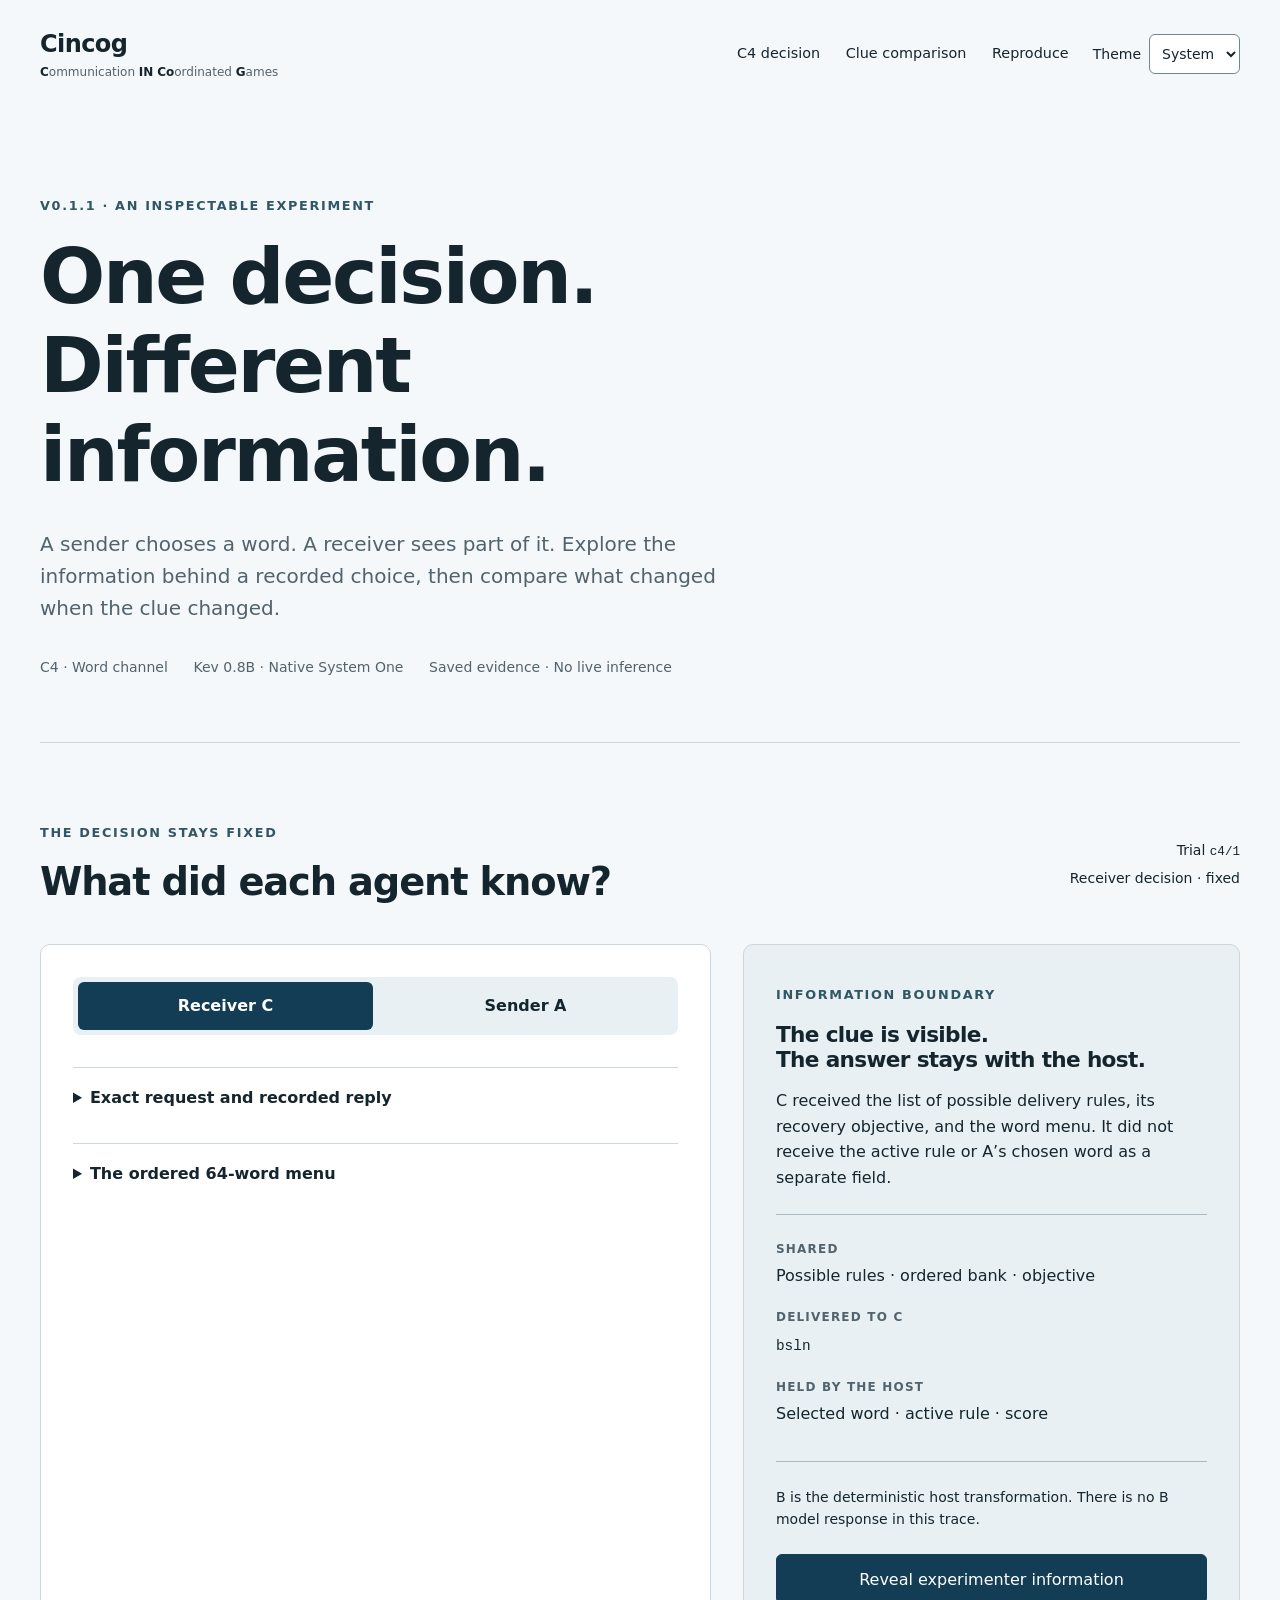
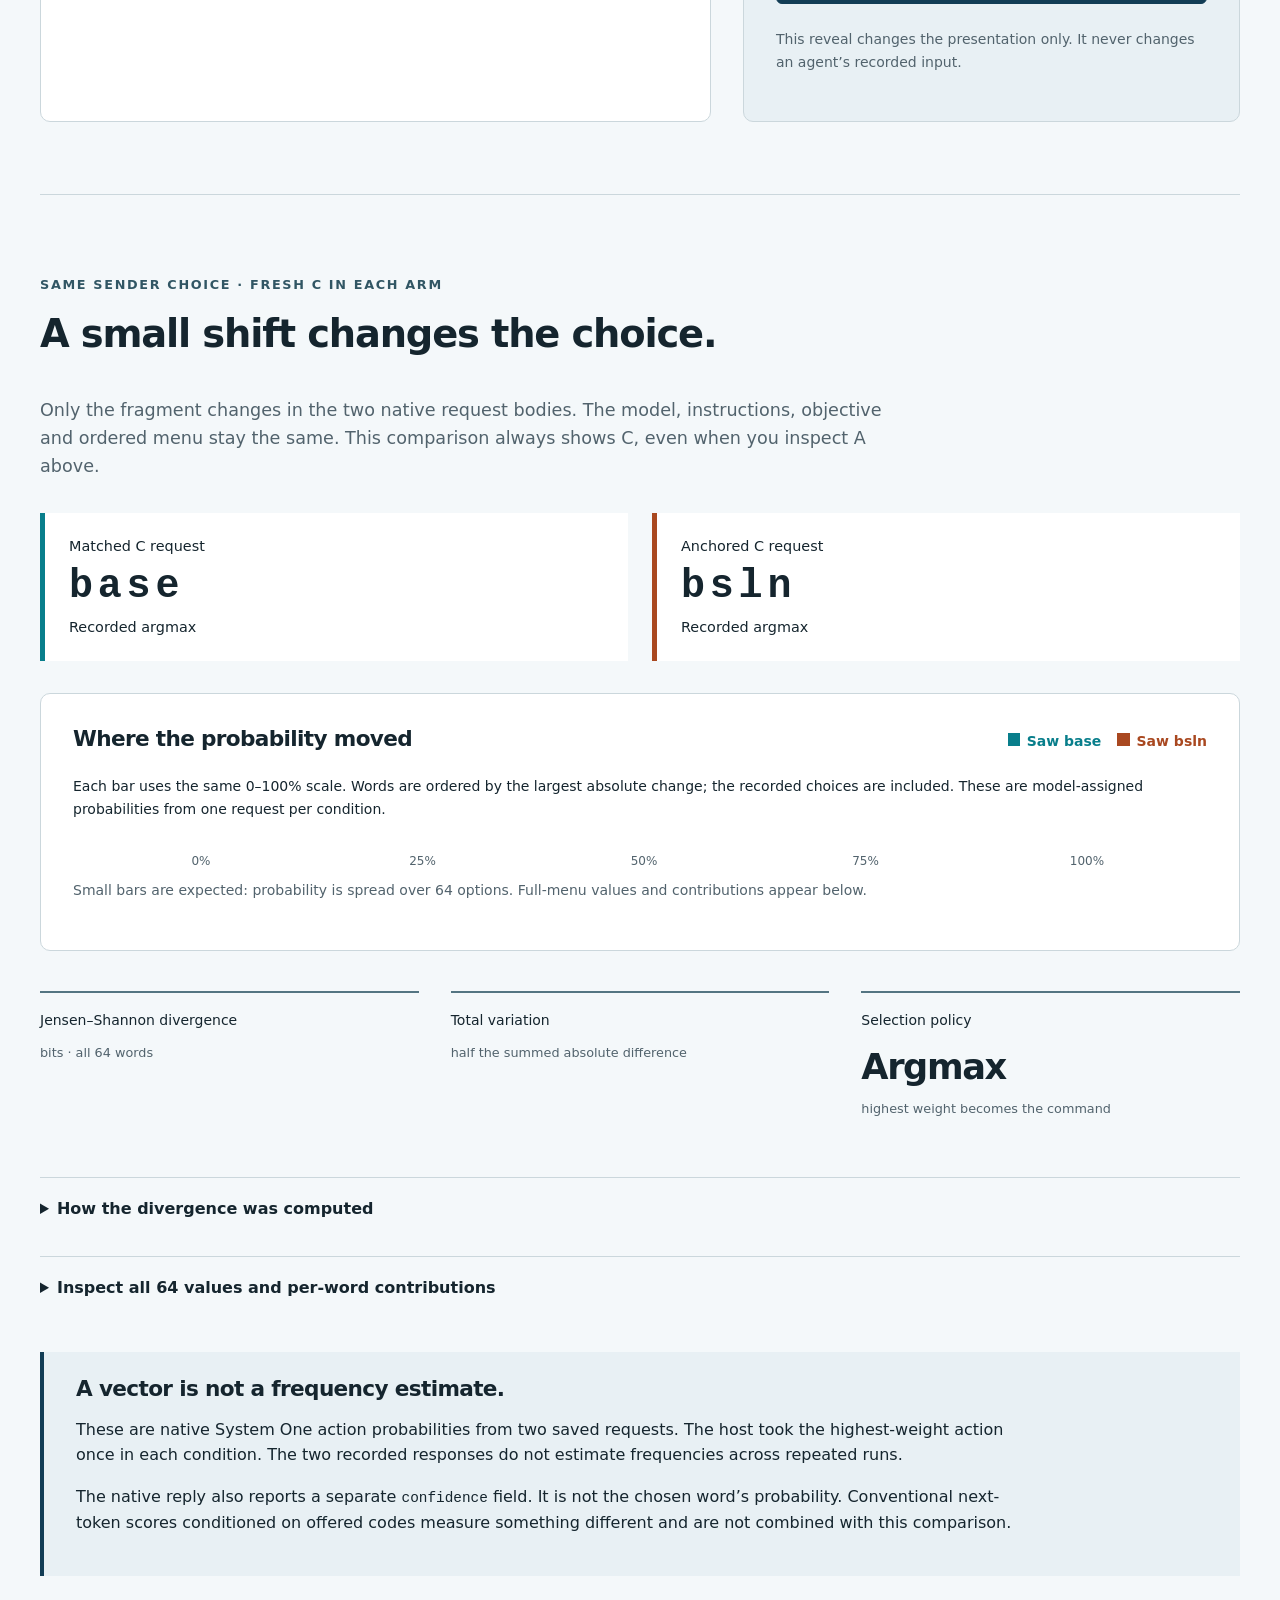
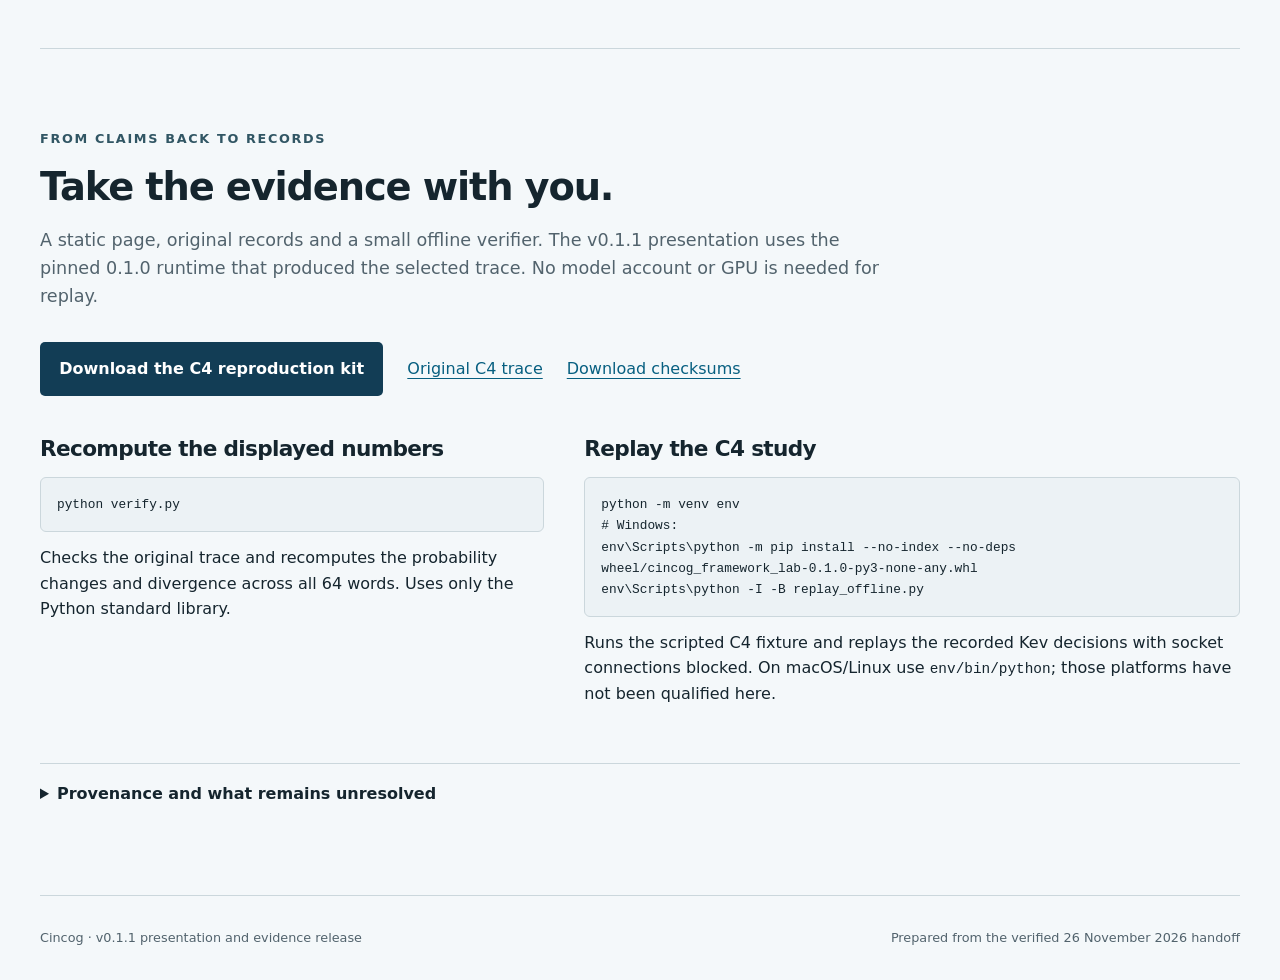
==== commit 983bbdbd: "Focus the live walkthrough and reproduction kit on C4" ====
--- a/release-source/web/index.html
+++ b/release-source/web/index.html
@@ -16,7 +16,7 @@
   <header class="masthead">
     <a class="brand" href="#top" aria-label="Cincog, Communication IN Coordinated Games">Cincog<span><b>C</b>ommunication <b>IN</b> <b>Co</b>ordinated <b>G</b>ames</span></a>
     <div class="masthead-tools">
-      <nav aria-label="Page sections"><a href="#decision">C4 decision</a><a href="#c2">C2 refinement</a><a href="#reproduce">Reproduce</a></nav>
+      <nav aria-label="Page sections"><a href="#decision">C4 decision</a><a href="#comparison">Clue comparison</a><a href="#reproduce">Reproduce</a></nav>
       <label class="theme-control" id="theme-control" hidden>Theme
         <select id="theme"><option value="system">System</option><option value="light">Light</option><option value="dark">Dark</option></select>
       </label>
@@ -77,7 +77,7 @@
         <p class="formula">TV(P,Q) = ½ Σ |P(w) − Q(w)|</p>
         <p>Zero-weight terms contribute zero. No smoothing is used. Vectors are divided by their totals only to remove floating-point sum error. All calculations use unrounded values, including words omitted from the small chart.</p>
         <p id="kl-note"></p>
-        <p><a href="downloads/cincog-v0.1.1-reproduce.zip" download>Download the original record and verifier</a></p>
+        <p><a href="downloads/cincog-c4-reproduce.zip" download>Download the original record and verifier</a></p>
       </details>
       <details class="method"><summary>Inspect all 64 values and per-word contributions</summary>
         <label class="search-label" for="filter">Filter word <input id="filter" type="search" placeholder="e.g. base" autocomplete="off"></label>
@@ -87,26 +87,18 @@
       <div class="interpretation"><h3>A vector is not a frequency estimate.</h3><p>These are native System One action probabilities from two saved requests. The host took the highest-weight action once in each condition. The two recorded responses do not estimate frequencies across repeated runs.</p><p>The native reply also reports a separate <code>confidence</code> field. It is not the chosen word’s probability. Conventional next-token scores conditioned on offered codes measure something different and are not combined with this comparison.</p></div>
     </section>
 
-    <section id="c2" class="companion" aria-labelledby="c2-title">
-      <p class="eyebrow">Companion case · C2</p><h2 id="c2-title">A valid coordinate is not yet a legal move.</h2>
-      <p class="section-copy">The quarterback could return a cell number from 0 to 8, even when that source cell was empty. Reviewed wording alone left this ambiguity in the generated action. Task 029 changed the menu to match the current board.</p>
-      <div class="c2-grid"><div><h3>Inspect the revised menu</h3><p>Choose an occupied source cell. Each has eight other destinations. This is a view of the recorded contract, not a new model turn.</p><div id="board" class="board" role="group" aria-label="Offensive personnel by cell"></div><p id="destinations" aria-live="polite"></p><p><code>do_nothing()</code> is also explicitly offered. A missing or malformed response is not a hold.</p></div>
-        <div><div class="completion"><article><p>Earlier run</p><strong>8<span>/25</span></strong><p>four-play episodes completed</p></article><article><p>Revised menu</p><strong>25<span>/25</span></strong><p>four-play episodes completed</p></article></div><p>The earlier run logged <b>41 empty-source rejections</b>, including retries. The revised menu exposed <b>24 transfers plus one hold</b> on this board, and the host rechecked every returned command before applying it.</p><p class="callout">This supports improved command reliability. Strategic improvement remains untested.</p><p class="small">These were successive local runs across the same five models, with five repetitions each. Early failures prevented later decisions from being issued. All completed final episodes scored 1.0, so this fixture does not rank strategies.</p></div></div>
-      <details><summary>One rejected command and the revised contract</summary><p id="c2-example-label"></p><pre id="c2-example"></pre><p>The source is empty in the recorded board. The earlier schema allowed the coordinate, but the host rejected the move. The revised schema fixes each source to an occupied cell and enumerates its other destinations.</p><p>Evidence: Task 029 revisions <code>f57e50e</code> and <code>14f3f1d</code>. The reproduction kit includes all 25 original records from each run and a verifier that joins admitted commands to saved play effects.</p></details>
-    </section>
-
     <section id="reproduce" aria-labelledby="reproduce-title">
       <p class="eyebrow">From claims back to records</p><h2 id="reproduce-title">Take the evidence with you.</h2>
       <p class="section-copy">A static page, original records and a small offline verifier. The v0.1.1 presentation uses the pinned 0.1.0 runtime that produced the selected trace. No model account or GPU is needed for replay.</p>
-      <div class="downloads"><a class="primary-link" href="downloads/cincog-v0.1.1-reproduce.zip" download>Download C2 + C4 reproduction kit</a><a href="evidence/c4-kev.json" download>Original C4 trace</a><a href="downloads/SHA256SUMS.txt">Download checksums</a></div>
-      <div class="reproduce-grid"><div><h3>Recompute the displayed numbers</h3><pre>python verify.py</pre><p>Checks file hashes, both C4 vectors, divergence, C2 completion counts, original replies and revised legal menus. Uses only the Python standard library.</p></div><div><h3>Replay the installed studies</h3><pre>python -m venv env
+      <div class="downloads"><a class="primary-link" href="downloads/cincog-c4-reproduce.zip" download>Download the C4 reproduction kit</a><a href="evidence/c4-kev.json" download>Original C4 trace</a><a href="downloads/SHA256SUMS.txt">Download checksums</a></div>
+      <div class="reproduce-grid"><div><h3>Recompute the displayed numbers</h3><pre>python verify.py</pre><p>Checks the original trace and recomputes the probability changes and divergence across all 64 words. Uses only the Python standard library.</p></div><div><h3>Replay the C4 study</h3><pre>python -m venv env
 # Windows:
 env\Scripts\python -m pip install --no-index --no-deps wheel/cincog_framework_lab-0.1.0-py3-none-any.whl
-env\Scripts\python -I -B replay_offline.py</pre><p>Runs both offline fixtures and replays the real Kev trace with socket connections blocked. On macOS/Linux use <code>env/bin/python</code>; those platforms have not been qualified here.</p></div></div>
-      <details><summary>Provenance and what remains unresolved</summary><ul><li>C4 is one fixed sender choice with two fresh receiver conditions. It is not a population estimate or a test of multi-turn learning.</li><li>A strategic B, new prompts, menu order, bank membership and new downstream histories require new model requests.</li><li>The registered trace records the Kev model tag and workflow digest, but no exact weight digest or server identity. Saved-record replay is exact; fresh inference equivalence is unqualified.</li><li>The C2 runs support command reliability. They do not isolate a causal treatment effect or establish strategic improvement.</li><li>Large menus, different hardware and Linux parity remain unqualified.</li><li>The release provides source for inspection and reproduction. It does not add a new software license grant.</li></ul><p><a href="evidence/provenance.json">Source revisions and evidence hashes</a> · <a href="evidence/manifest.json">Reproduction kit file manifest</a></p></details>
+env\Scripts\python -I -B replay_offline.py</pre><p>Runs the scripted C4 fixture and replays the recorded Kev decisions with socket connections blocked. On macOS/Linux use <code>env/bin/python</code>; those platforms have not been qualified here.</p></div></div>
+      <details><summary>Provenance and what remains unresolved</summary><ul><li>C4 is one fixed sender choice with two fresh receiver conditions. It is not a population estimate or a test of multi-turn learning.</li><li>A strategic B, new prompts, menu order, bank membership and new downstream histories require new model requests.</li><li>The registered trace records the Kev model tag and workflow digest, but no exact weight digest or server identity. Saved-record replay is exact; fresh inference equivalence is unqualified.</li><li>Large menus, different hardware and Linux parity remain unqualified.</li><li>The release provides source for inspection and reproduction. It does not add a new software license grant.</li></ul><p><a href="evidence/provenance.json">Source revisions and evidence hashes</a> · <a href="evidence/manifest.json">Reproduction kit file manifest</a></p></details>
     </section>
   </main>
   <footer><span>Cincog · v0.1.1 presentation and evidence release</span><span>Prepared from the verified 26 November 2026 handoff</span></footer>
-  <noscript><p class="noscript">Enable JavaScript to inspect agent views and probabilities. The <a href="evidence/c4-kev.json">original trace</a> and <a href="downloads/cincog-v0.1.1-reproduce.zip">reproduction kit</a> remain available without it.</p></noscript>
+  <noscript><p class="noscript">Enable JavaScript to inspect agent views and probabilities. The <a href="evidence/c4-kev.json">original trace</a> and <a href="downloads/cincog-c4-reproduce.zip">reproduction kit</a> remain available without it.</p></noscript>
 </body>
 </html>
--- a/release-source/web/styles.css
+++ b/release-source/web/styles.css
@@ -21,18 +21,14 @@
   --blue: #123d55;
   --on-action: #fff;
   --action-hover: #20566e;
-  --disabled-bg: #e4ecf0;
-  --disabled-fg: #546770;
-  --callout-ink: #174f59;
-  --callout-bg: #dceef0;
   --notice-bg: #fff0cf;
   font-family: system-ui, -apple-system, BlinkMacSystemFont, "Segoe UI", sans-serif;
   font-size: 16px;
   line-height: 1.6;
 }
-*{box-sizing:border-box}html{scroll-behavior:smooth}body{margin:0;background:var(--paper);color:var(--ink)}a{color:var(--link);text-underline-offset:.22em}a:hover{color:var(--link-hover)}button,input,select{font:inherit}button,a,input,summary{touch-action:manipulation}button,summary{cursor:pointer}button:focus-visible,a:focus-visible,input:focus-visible,select:focus-visible,summary:focus-visible{outline:3px solid var(--focus);outline-offset:4px}button{border:1px solid var(--control-border);border-radius:6px;padding:.7rem 1rem;background:var(--panel);color:var(--ink)}code,pre{font-family:ui-monospace,SFMono-Regular,Consolas,monospace}code{font-size:.9em}pre{font-size:.875rem;line-height:1.65;background:var(--inset);border:1px solid var(--line);border-radius:6px;padding:1rem;overflow:auto;max-height:24rem;white-space:pre-wrap;overflow-wrap:anywhere}h1,h2,h3,h4{line-height:1.16;letter-spacing:-.03em;margin:0 0 1rem}h1{font-size:clamp(2.8rem,6vw,5.3rem);font-weight:650;max-width:900px}h2{font-size:clamp(1.8rem,3vw,2.75rem);font-weight:630}h3{font-size:1.35rem;font-weight:650}h4{font-size:1rem}p{margin:.5rem 0 1rem}main{max-width:1280px;padding:0 40px;margin:auto}main>section{padding:4.5rem 0;border-top:1px solid var(--line)}main>.intro{border:0;padding:5rem 0 4rem}.masthead{display:flex;justify-content:space-between;align-items:center;gap:2rem;max-width:1360px;padding:25px 40px;margin:auto}.brand{font-weight:800;letter-spacing:.14em;text-decoration:none;font-size:1.1rem;color:var(--ink)}.brand span{display:block;font-size:.75rem;font-weight:500;letter-spacing:0}.masthead nav{display:flex;gap:1.6rem;font-size:.9rem}.masthead nav a{text-decoration:none;color:var(--ink)}.eyebrow{text-transform:uppercase;letter-spacing:.13em;font-size:.8rem;font-weight:750;color:var(--eyebrow);margin-bottom:1rem}.lede{font-size:1.25rem;max-width:730px;line-height:1.6;color:var(--muted);margin-top:1.8rem}.intro-meta{display:flex;flex-wrap:wrap;gap:.5rem 1.6rem;margin-top:2rem;font-size:.875rem;color:var(--muted)}.section-title{display:flex;align-items:center;justify-content:space-between;gap:2rem;margin-bottom:1.5rem}.anchor-label{font-size:.875rem;line-height:1.9;flex-shrink:0;text-align:right}.section-copy{max-width:850px;font-size:1.1rem;color:var(--muted);margin-bottom:2rem}.experiment-grid{display:grid;grid-template-columns:minmax(0,1.35fr) minmax(0,1fr);gap:2rem}.view-panel,.context-panel{padding:2rem;border-radius:10px;border:1px solid var(--line);background:var(--panel);min-width:0}.context-panel{background:var(--surface)}.segmented{display:flex;gap:.3rem;background:var(--surface);border-radius:8px;padding:.3rem;margin-bottom:2rem}.segmented button{flex:1;border:0;background:transparent;font-weight:650}.segmented button[aria-pressed=true]{background:var(--blue);color:var(--on-action)}.turn-note{color:var(--muted);font-size:.9rem}.signal{font-size:clamp(2.8rem,5vw,4.5rem);font-weight:600;letter-spacing:.1em;line-height:1.3;margin:.7rem 0 1.5rem}.signal.no-clue{font-size:1.7rem;letter-spacing:-.02em}.field-label{text-transform:uppercase;letter-spacing:.1em;font-weight:650;font-size:.75rem;color:var(--muted)}.response{border-top:1px solid var(--line);padding-top:1.2rem;margin-top:1.5rem}.response strong{font-size:1.8rem;display:block;letter-spacing:-.02em}.small{font-size:.875rem;line-height:1.6}.muted{color:var(--muted)}.instruction{font-size:.95rem;border-left:3px solid var(--divider);padding-left:1rem}.boundary{border-top:1px solid var(--divider);border-bottom:1px solid var(--divider);padding:1.2rem 0;margin:1.5rem 0}.boundary>span{font-size:.75rem;letter-spacing:.1em;text-transform:uppercase;font-weight:700;color:var(--muted)}.boundary p{margin:.2rem 0 .9rem}.reveal-button{background:var(--blue);color:var(--on-action);width:100%;margin:.5rem 0 1rem;border-color:var(--blue)}#host-view{border-top:1px solid var(--divider);padding-top:1rem}.reveal-result{font-size:1.15rem;font-weight:650}details{border-top:1px solid var(--line);padding:1.1rem 0;margin-top:1rem}summary{font-weight:650;line-height:1.5}details[open]>summary{margin-bottom:1rem}.word-bank{display:grid;grid-template-columns:repeat(4,minmax(0,1fr));font-family:ui-monospace,Consolas,monospace;font-size:.8rem;gap:.4rem}.conditions{display:grid;grid-template-columns:1fr 1fr;gap:1.5rem;margin:2rem 0}.condition{border-left:5px solid;padding:1rem 1.5rem;background:var(--panel)}.condition.p{border-color:var(--p)}.condition.q{border-color:var(--q)}.condition strong{display:block;font:600 2.5rem ui-monospace,Consolas,monospace;letter-spacing:.12em}.condition p{font-size:.9rem;margin:.4rem 0}.chart-panel{padding:2rem;background:var(--panel);border:1px solid var(--line);border-radius:10px}.chart-heading{display:flex;justify-content:space-between;align-items:baseline;gap:1rem}.legend{display:flex;gap:1rem;font-size:.875rem;font-weight:650}.p-key{color:var(--p)}.q-key{color:var(--q)}.p-key:before,.q-key:before{content:"";display:inline-block;width:.8rem;height:.8rem;margin-right:.4rem;background:currentColor}.axis{margin:2rem 7.5rem .4rem 8rem;display:flex;justify-content:space-between;font-size:.75rem;color:var(--muted)}.bar-row{display:grid;grid-template-columns:7rem 1fr 6.5rem;gap:1rem;align-items:center;border-bottom:1px solid var(--line);padding:.8rem 0}.bar-word{font-family:ui-monospace,Consolas,monospace;font-size:.9rem}.tracks{background:repeating-linear-gradient(90deg,transparent,transparent calc(25% - 1px),var(--chart-grid) calc(25% - 1px),var(--chart-grid) 25%);border-left:1px solid var(--chart-grid);min-width:0}.track{height:14px;margin:5px 0;position:relative}.fill{height:100%;min-width:0;background:var(--p)}.track.q .fill{background:var(--q)}.bar-values{font-size:.8rem;text-align:right;line-height:1.8;white-space:nowrap}.bar-values span{display:block}.bar-values .delta{font-size:.75rem;color:var(--muted)}.metrics{display:grid;grid-template-columns:repeat(3,1fr);gap:2rem;margin:2.5rem 0}.metrics article{border-top:2px solid var(--chart-rule);padding:1rem 0}.metrics p{font-size:.875rem;margin:0 0 .5rem}.metrics strong{font-size:2.2rem;letter-spacing:-.04em;display:block}.metrics span{font-size:.8rem;color:var(--muted)}.formula{font-family:ui-monospace,Consolas,monospace;overflow-wrap:anywhere;background:var(--subtle-surface);padding:1rem}.method{padding:1.2rem 0}.table-scroll{overflow:auto}table{border-collapse:collapse;width:100%;font-size:.875rem;text-align:right}caption{text-align:left;color:var(--muted);padding:.7rem 0}th,td{padding:.65rem .8rem;border-bottom:1px solid var(--line);white-space:nowrap}th{font-weight:700}th:first-child,td:first-child{text-align:left}thead{background:var(--subtle-surface)}.search-label{font-size:.875rem;display:flex;gap:1rem;align-items:center;margin:1rem 0}.search-label input{padding:.5rem;color:var(--ink);background:var(--panel);border:1px solid var(--control-border);border-radius:4px;max-width:14rem}.interpretation{padding:1.5rem 2rem;border-left:4px solid var(--blue);background:var(--surface);margin-top:2rem}.interpretation p{max-width:950px}.c2-grid{display:grid;grid-template-columns:minmax(0,.9fr) minmax(0,1.2fr);gap:4rem}.board{display:grid;grid-template-columns:repeat(3,1fr);gap:.6rem;max-width:340px;margin:1.5rem 0}.board button{padding:.7rem;min-height:75px;line-height:1.4}.board button span{display:block;font-size:.75rem}.board button strong{font-size:1.5rem}.board button[aria-pressed=true]{background:var(--blue);color:var(--on-action)}.board button:disabled{background:var(--disabled-bg);color:var(--disabled-fg);border-color:transparent;cursor:default}.completion{display:grid;grid-template-columns:1fr 1fr;gap:2rem;border-top:1px solid var(--line);border-bottom:1px solid var(--line);padding:1.2rem 0;margin:0 0 1.5rem}.completion strong{font-size:3.6rem;line-height:1.2;letter-spacing:-.07em}.completion strong span{font-size:1.8rem;color:var(--muted);font-weight:500}.completion p{font-size:.875rem;margin:.4rem 0}.callout{font-weight:650;color:var(--callout-ink);background:var(--callout-bg);padding:1rem}.downloads{display:flex;align-items:center;gap:1.5rem;flex-wrap:wrap;margin:2rem 0}.primary-link{display:inline-block;padding:.9rem 1.2rem;background:var(--blue);color:var(--on-action);border-radius:5px;font-weight:650;text-decoration:none}.primary-link:hover{color:var(--on-action);background:var(--action-hover)}.reproduce-grid{display:grid;grid-template-columns:1fr 1.3fr;gap:2.5rem;margin:2.5rem 0}.reproduce-grid>div{min-width:0}.reproduce-grid pre{font-size:.8rem}li{margin:.7rem 0}footer{border-top:1px solid var(--line);max-width:1200px;margin:0 auto;display:flex;justify-content:space-between;gap:1rem;padding:2rem 0;font-size:.8rem;color:var(--muted)}.skip{position:absolute;left:20px;top:-100px;padding:1rem;background:var(--panel);z-index:10}.skip:focus{top:20px}.noscript{max-width:900px;margin:2rem auto;padding:1rem;background:var(--notice-bg)}[hidden]{display:none!important}
-@media(max-width:900px){main{padding:0 24px}.masthead{padding:20px 24px;align-items:flex-start}.brand span{max-width:150px}.masthead nav{gap:.8rem;flex-wrap:wrap;justify-content:flex-end}.experiment-grid,.c2-grid{grid-template-columns:1fr;gap:1.5rem}.context-panel h3 br{display:none}.c2-grid{gap:2.5rem}.reproduce-grid{grid-template-columns:1fr;gap:1rem}footer{margin:0 24px}.section-title{align-items:flex-start}.metrics{gap:1rem}.metrics strong{font-size:1.8rem}}
-@media(max-width:560px){main{padding:0 18px}.masthead{padding:18px;display:block}.masthead nav{justify-content:flex-start;margin-top:1rem;font-size:.875rem}main>section{padding:3rem 0}main>.intro{padding:3rem 0}.lede{font-size:1.1rem}.section-title{display:block}.anchor-label{text-align:left;margin-top:1rem}.view-panel,.context-panel,.chart-panel{padding:1.2rem}.conditions{gap:.8rem}.condition{padding:.8rem}.condition p{font-size:.8rem;overflow-wrap:anywhere}.condition strong{font-size:2rem}.chart-heading{display:block}.legend{margin:1rem 0}.axis{margin-left:5.5rem;margin-right:4.8rem;font-size:.75rem}.bar-row{grid-template-columns:5rem 1fr 4.3rem;gap:.5rem}.bar-word{font-size:.75rem}.bar-values{font-size:.8rem}.bar-values .delta{font-size:.75rem}.metrics{grid-template-columns:1fr;gap:0;margin:1.5rem 0}.metrics article{display:grid;grid-template-columns:1fr 1fr;gap:.2rem;padding:1rem 0}.metrics strong{text-align:right;grid-column:2;grid-row:1/3}.metrics span{grid-column:1}.word-bank{grid-template-columns:repeat(3,minmax(0,1fr));font-size:.8rem}.interpretation{padding:1.2rem}.completion{gap:1rem}.downloads{align-items:flex-start;flex-direction:column;gap:1rem}footer{display:block;padding:1.5rem 0}footer span{display:block;margin:.5rem 0}}
+*{box-sizing:border-box}html{scroll-behavior:smooth}body{margin:0;background:var(--paper);color:var(--ink)}a{color:var(--link);text-underline-offset:.22em}a:hover{color:var(--link-hover)}button,input,select{font:inherit}button,a,input,summary{touch-action:manipulation}button,summary{cursor:pointer}button:focus-visible,a:focus-visible,input:focus-visible,select:focus-visible,summary:focus-visible{outline:3px solid var(--focus);outline-offset:4px}button{border:1px solid var(--control-border);border-radius:6px;padding:.7rem 1rem;background:var(--panel);color:var(--ink)}code,pre{font-family:ui-monospace,SFMono-Regular,Consolas,monospace}code{font-size:.9em}pre{font-size:.875rem;line-height:1.65;background:var(--inset);border:1px solid var(--line);border-radius:6px;padding:1rem;overflow:auto;max-height:24rem;white-space:pre-wrap;overflow-wrap:anywhere}h1,h2,h3,h4{line-height:1.16;letter-spacing:-.03em;margin:0 0 1rem}h1{font-size:clamp(2.8rem,6vw,5.3rem);font-weight:650;max-width:900px}h2{font-size:clamp(1.8rem,3vw,2.75rem);font-weight:630}h3{font-size:1.35rem;font-weight:650}h4{font-size:1rem}p{margin:.5rem 0 1rem}main{max-width:1280px;padding:0 40px;margin:auto}main>section{padding:4.5rem 0;border-top:1px solid var(--line)}main>.intro{border:0;padding:5rem 0 4rem}.masthead{display:flex;justify-content:space-between;align-items:center;gap:2rem;max-width:1360px;padding:25px 40px;margin:auto}.brand{font-weight:800;letter-spacing:.14em;text-decoration:none;font-size:1.1rem;color:var(--ink)}.brand span{display:block;font-size:.75rem;font-weight:500;letter-spacing:0}.masthead nav{display:flex;gap:1.6rem;font-size:.9rem}.masthead nav a{text-decoration:none;color:var(--ink)}.eyebrow{text-transform:uppercase;letter-spacing:.13em;font-size:.8rem;font-weight:750;color:var(--eyebrow);margin-bottom:1rem}.lede{font-size:1.25rem;max-width:730px;line-height:1.6;color:var(--muted);margin-top:1.8rem}.intro-meta{display:flex;flex-wrap:wrap;gap:.5rem 1.6rem;margin-top:2rem;font-size:.875rem;color:var(--muted)}.section-title{display:flex;align-items:center;justify-content:space-between;gap:2rem;margin-bottom:1.5rem}.anchor-label{font-size:.875rem;line-height:1.9;flex-shrink:0;text-align:right}.section-copy{max-width:850px;font-size:1.1rem;color:var(--muted);margin-bottom:2rem}.experiment-grid{display:grid;grid-template-columns:minmax(0,1.35fr) minmax(0,1fr);gap:2rem}.view-panel,.context-panel{padding:2rem;border-radius:10px;border:1px solid var(--line);background:var(--panel);min-width:0}.context-panel{background:var(--surface)}.segmented{display:flex;gap:.3rem;background:var(--surface);border-radius:8px;padding:.3rem;margin-bottom:2rem}.segmented button{flex:1;border:0;background:transparent;font-weight:650}.segmented button[aria-pressed=true]{background:var(--blue);color:var(--on-action)}.turn-note{color:var(--muted);font-size:.9rem}.signal{font-size:clamp(2.8rem,5vw,4.5rem);font-weight:600;letter-spacing:.1em;line-height:1.3;margin:.7rem 0 1.5rem}.signal.no-clue{font-size:1.7rem;letter-spacing:-.02em}.field-label{text-transform:uppercase;letter-spacing:.1em;font-weight:650;font-size:.75rem;color:var(--muted)}.response{border-top:1px solid var(--line);padding-top:1.2rem;margin-top:1.5rem}.response strong{font-size:1.8rem;display:block;letter-spacing:-.02em}.small{font-size:.875rem;line-height:1.6}.muted{color:var(--muted)}.instruction{font-size:.95rem;border-left:3px solid var(--divider);padding-left:1rem}.boundary{border-top:1px solid var(--divider);border-bottom:1px solid var(--divider);padding:1.2rem 0;margin:1.5rem 0}.boundary>span{font-size:.75rem;letter-spacing:.1em;text-transform:uppercase;font-weight:700;color:var(--muted)}.boundary p{margin:.2rem 0 .9rem}.reveal-button{background:var(--blue);color:var(--on-action);width:100%;margin:.5rem 0 1rem;border-color:var(--blue)}#host-view{border-top:1px solid var(--divider);padding-top:1rem}.reveal-result{font-size:1.15rem;font-weight:650}details{border-top:1px solid var(--line);padding:1.1rem 0;margin-top:1rem}summary{font-weight:650;line-height:1.5}details[open]>summary{margin-bottom:1rem}.word-bank{display:grid;grid-template-columns:repeat(4,minmax(0,1fr));font-family:ui-monospace,Consolas,monospace;font-size:.8rem;gap:.4rem}.conditions{display:grid;grid-template-columns:1fr 1fr;gap:1.5rem;margin:2rem 0}.condition{border-left:5px solid;padding:1rem 1.5rem;background:var(--panel)}.condition.p{border-color:var(--p)}.condition.q{border-color:var(--q)}.condition strong{display:block;font:600 2.5rem ui-monospace,Consolas,monospace;letter-spacing:.12em}.condition p{font-size:.9rem;margin:.4rem 0}.chart-panel{padding:2rem;background:var(--panel);border:1px solid var(--line);border-radius:10px}.chart-heading{display:flex;justify-content:space-between;align-items:baseline;gap:1rem}.legend{display:flex;gap:1rem;font-size:.875rem;font-weight:650}.p-key{color:var(--p)}.q-key{color:var(--q)}.p-key:before,.q-key:before{content:"";display:inline-block;width:.8rem;height:.8rem;margin-right:.4rem;background:currentColor}.axis{margin:2rem 7.5rem .4rem 8rem;display:flex;justify-content:space-between;font-size:.75rem;color:var(--muted)}.bar-row{display:grid;grid-template-columns:7rem 1fr 6.5rem;gap:1rem;align-items:center;border-bottom:1px solid var(--line);padding:.8rem 0}.bar-word{font-family:ui-monospace,Consolas,monospace;font-size:.9rem}.tracks{background:repeating-linear-gradient(90deg,transparent,transparent calc(25% - 1px),var(--chart-grid) calc(25% - 1px),var(--chart-grid) 25%);border-left:1px solid var(--chart-grid);min-width:0}.track{height:14px;margin:5px 0;position:relative}.fill{height:100%;min-width:0;background:var(--p)}.track.q .fill{background:var(--q)}.bar-values{font-size:.8rem;text-align:right;line-height:1.8;white-space:nowrap}.bar-values span{display:block}.bar-values .delta{font-size:.75rem;color:var(--muted)}.metrics{display:grid;grid-template-columns:repeat(3,1fr);gap:2rem;margin:2.5rem 0}.metrics article{border-top:2px solid var(--chart-rule);padding:1rem 0}.metrics p{font-size:.875rem;margin:0 0 .5rem}.metrics strong{font-size:2.2rem;letter-spacing:-.04em;display:block}.metrics span{font-size:.8rem;color:var(--muted)}.formula{font-family:ui-monospace,Consolas,monospace;overflow-wrap:anywhere;background:var(--subtle-surface);padding:1rem}.method{padding:1.2rem 0}.table-scroll{overflow:auto}table{border-collapse:collapse;width:100%;font-size:.875rem;text-align:right}caption{text-align:left;color:var(--muted);padding:.7rem 0}th,td{padding:.65rem .8rem;border-bottom:1px solid var(--line);white-space:nowrap}th{font-weight:700}th:first-child,td:first-child{text-align:left}thead{background:var(--subtle-surface)}.search-label{font-size:.875rem;display:flex;gap:1rem;align-items:center;margin:1rem 0}.search-label input{padding:.5rem;color:var(--ink);background:var(--panel);border:1px solid var(--control-border);border-radius:4px;max-width:14rem}.interpretation{padding:1.5rem 2rem;border-left:4px solid var(--blue);background:var(--surface);margin-top:2rem}.interpretation p{max-width:950px}.downloads{display:flex;align-items:center;gap:1.5rem;flex-wrap:wrap;margin:2rem 0}.primary-link{display:inline-block;padding:.9rem 1.2rem;background:var(--blue);color:var(--on-action);border-radius:5px;font-weight:650;text-decoration:none}.primary-link:hover{color:var(--on-action);background:var(--action-hover)}.reproduce-grid{display:grid;grid-template-columns:1fr 1.3fr;gap:2.5rem;margin:2.5rem 0}.reproduce-grid>div{min-width:0}.reproduce-grid pre{font-size:.8rem}li{margin:.7rem 0}footer{border-top:1px solid var(--line);max-width:1200px;margin:0 auto;display:flex;justify-content:space-between;gap:1rem;padding:2rem 0;font-size:.8rem;color:var(--muted)}.skip{position:absolute;left:20px;top:-100px;padding:1rem;background:var(--panel);z-index:10}.skip:focus{top:20px}.noscript{max-width:900px;margin:2rem auto;padding:1rem;background:var(--notice-bg)}[hidden]{display:none!important}
+@media(max-width:900px){main{padding:0 24px}.masthead{padding:20px 24px;align-items:flex-start}.brand span{max-width:150px}.masthead nav{gap:.8rem;flex-wrap:wrap;justify-content:flex-end}.experiment-grid{grid-template-columns:1fr;gap:1.5rem}.context-panel h3 br{display:none}.reproduce-grid{grid-template-columns:1fr;gap:1rem}footer{margin:0 24px}.section-title{align-items:flex-start}.metrics{gap:1rem}.metrics strong{font-size:1.8rem}}
+@media(max-width:560px){main{padding:0 18px}.masthead{padding:18px;display:block}.masthead nav{justify-content:flex-start;margin-top:1rem;font-size:.875rem}main>section{padding:3rem 0}main>.intro{padding:3rem 0}.lede{font-size:1.1rem}.section-title{display:block}.anchor-label{text-align:left;margin-top:1rem}.view-panel,.context-panel,.chart-panel{padding:1.2rem}.conditions{gap:.8rem}.condition{padding:.8rem}.condition p{font-size:.8rem;overflow-wrap:anywhere}.condition strong{font-size:2rem}.chart-heading{display:block}.legend{margin:1rem 0}.axis{margin-left:5.5rem;margin-right:4.8rem;font-size:.75rem}.bar-row{grid-template-columns:5rem 1fr 4.3rem;gap:.5rem}.bar-word{font-size:.75rem}.bar-values{font-size:.8rem}.bar-values .delta{font-size:.75rem}.metrics{grid-template-columns:1fr;gap:0;margin:1.5rem 0}.metrics article{display:grid;grid-template-columns:1fr 1fr;gap:.2rem;padding:1rem 0}.metrics strong{text-align:right;grid-column:2;grid-row:1/3}.metrics span{grid-column:1}.word-bank{grid-template-columns:repeat(3,minmax(0,1fr));font-size:.8rem}.interpretation{padding:1.2rem}.downloads{align-items:flex-start;flex-direction:column;gap:1rem}footer{display:block;padding:1.5rem 0}footer span{display:block;margin:.5rem 0}}
 .axis {
   position: relative;
   height: 1.6em;
@@ -49,9 +45,10 @@
 @media (max-width: 400px) {
   .axis span:nth-child(even) { display: none; }
 }
-@media(prefers-reduced-motion:reduce){html{scroll-behavior:auto}}@media print{.masthead nav,.segmented,button,.search-label{display:none}main{max-width:none;padding:0}main>section{padding:1.5rem 0}.experiment-grid,.c2-grid{display:block}details{display:block}.chart-panel,.view-panel,.context-panel{break-inside:avoid}body{background:white}}
+@media(prefers-reduced-motion:reduce){html{scroll-behavior:auto}}@media print{.masthead nav,.segmented,button,.search-label{display:none}main{max-width:none;padding:0}main>section{padding:1.5rem 0}.experiment-grid{display:block}details{display:block}.chart-panel,.view-panel,.context-panel{break-inside:avoid}body{background:white}}
 .brand { letter-spacing: -.025em; font-size: 1.5rem; }
 .brand span { color: var(--muted); }
+#filter::placeholder { color: var(--muted); opacity: 1; }
 .brand b { color: var(--ink); font-weight: 750; }
 .masthead-tools, .theme-control {
   display: flex;
--- a/release-source/web/dark.css
+++ b/release-source/web/dark.css
@@ -21,9 +21,5 @@
   --blue: #aedbea;
   --on-action: #12242c;
   --action-hover: #c9eaf4;
-  --disabled-bg: #26363f;
-  --disabled-fg: #acbbc2;
-  --callout-ink: #b2eddf;
-  --callout-bg: #183c39;
   --notice-bg: #48391f;
 }
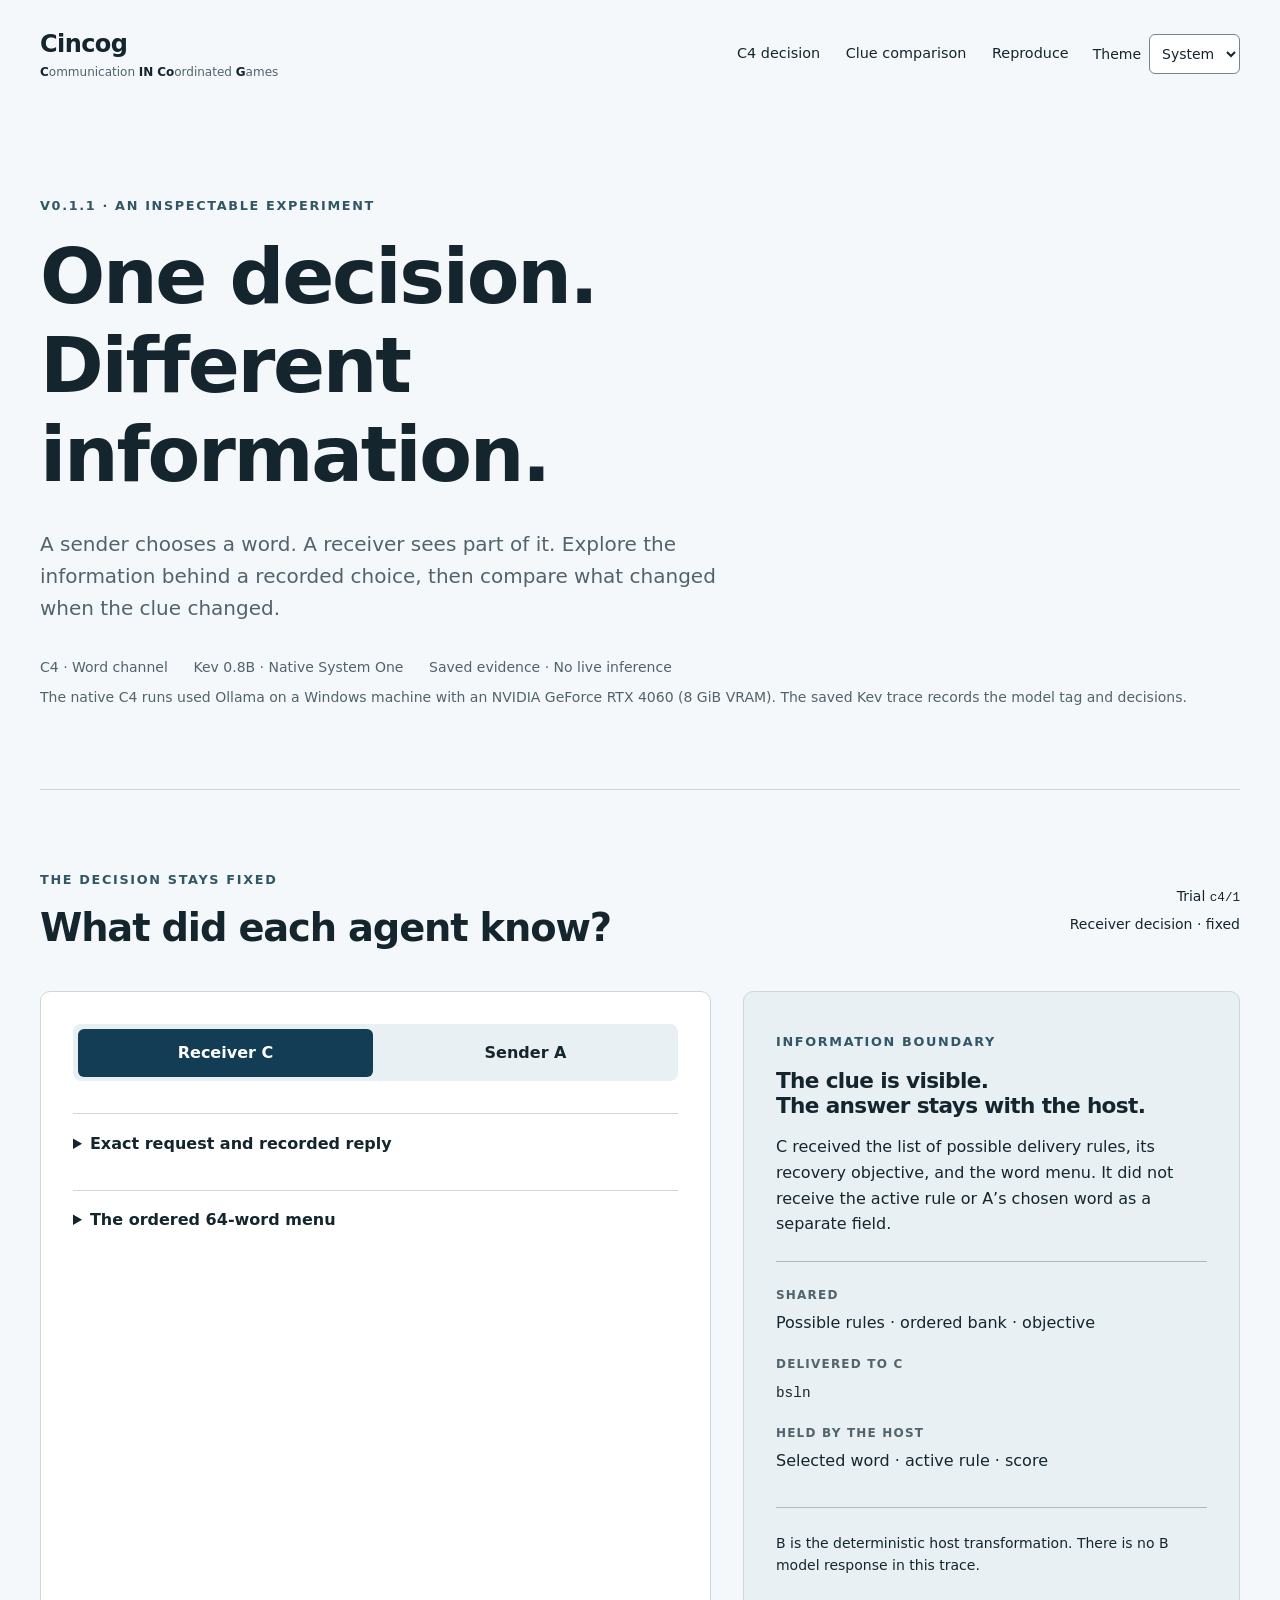
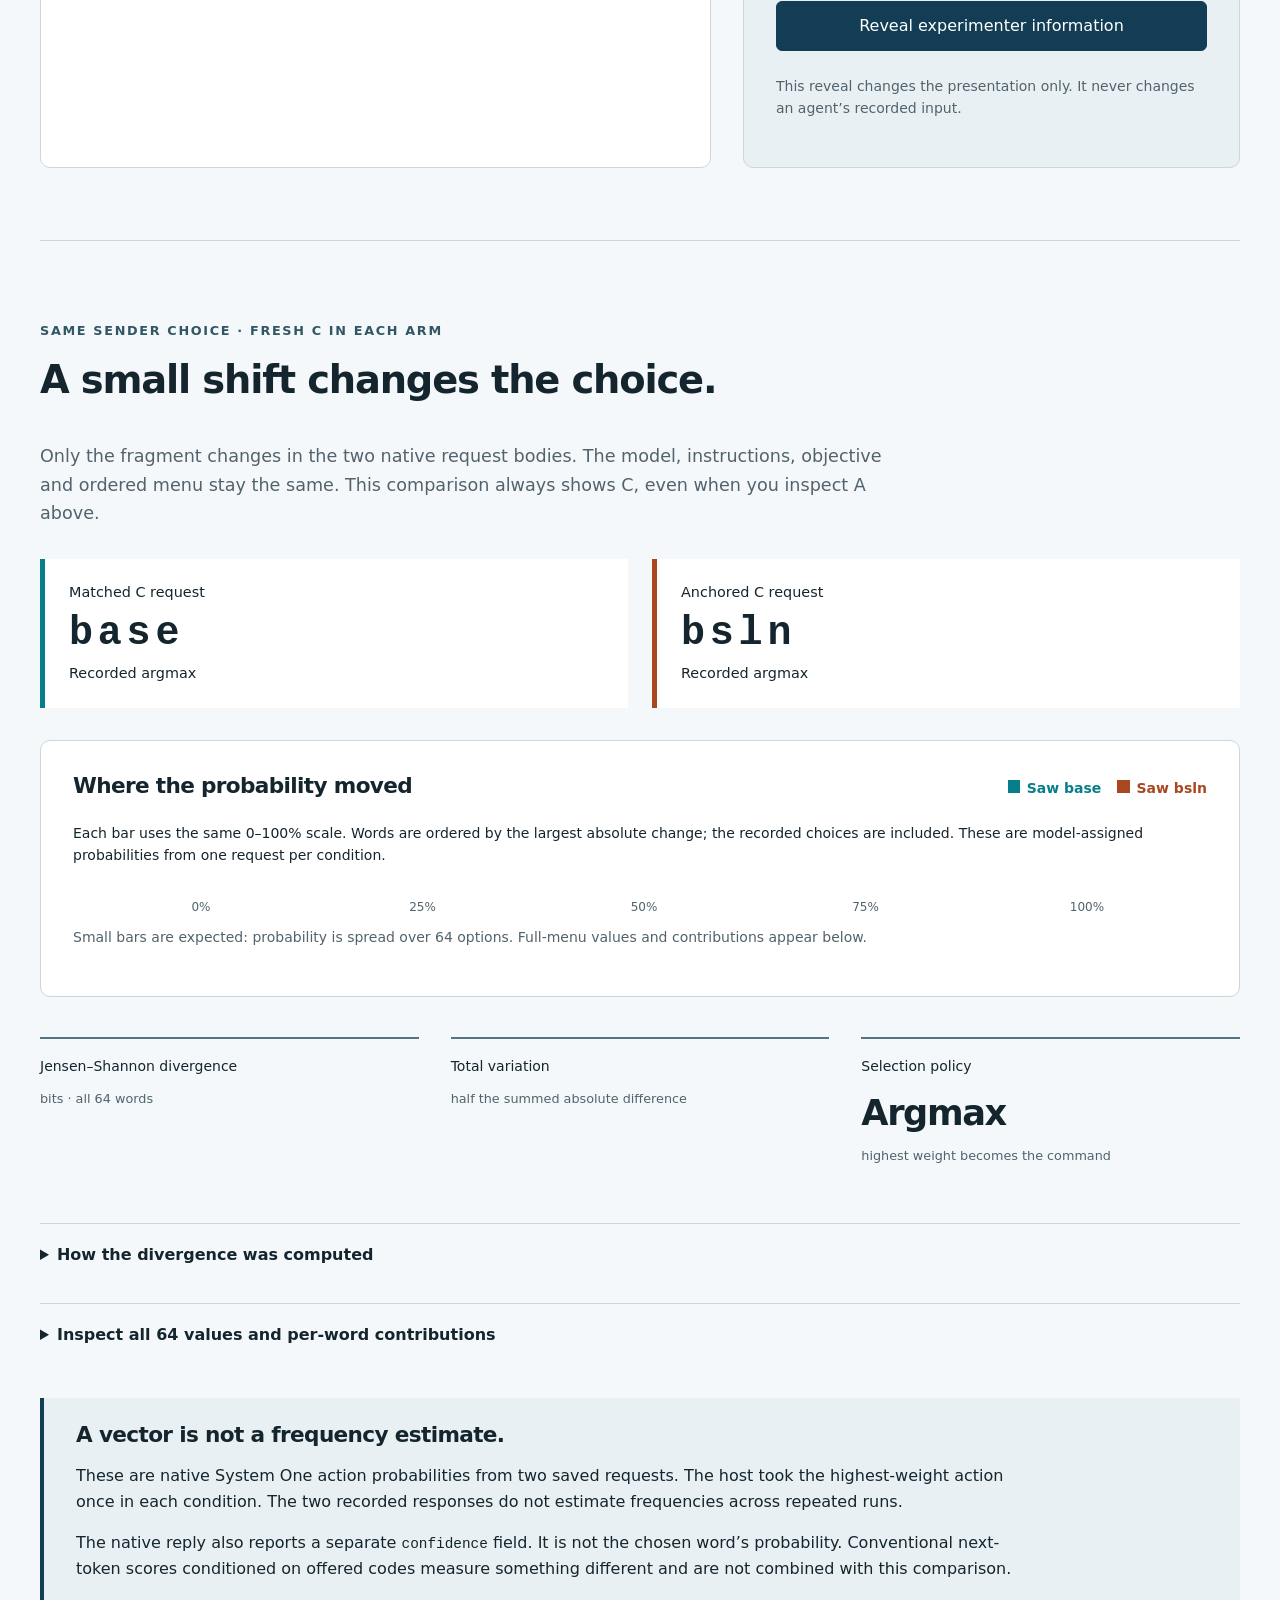
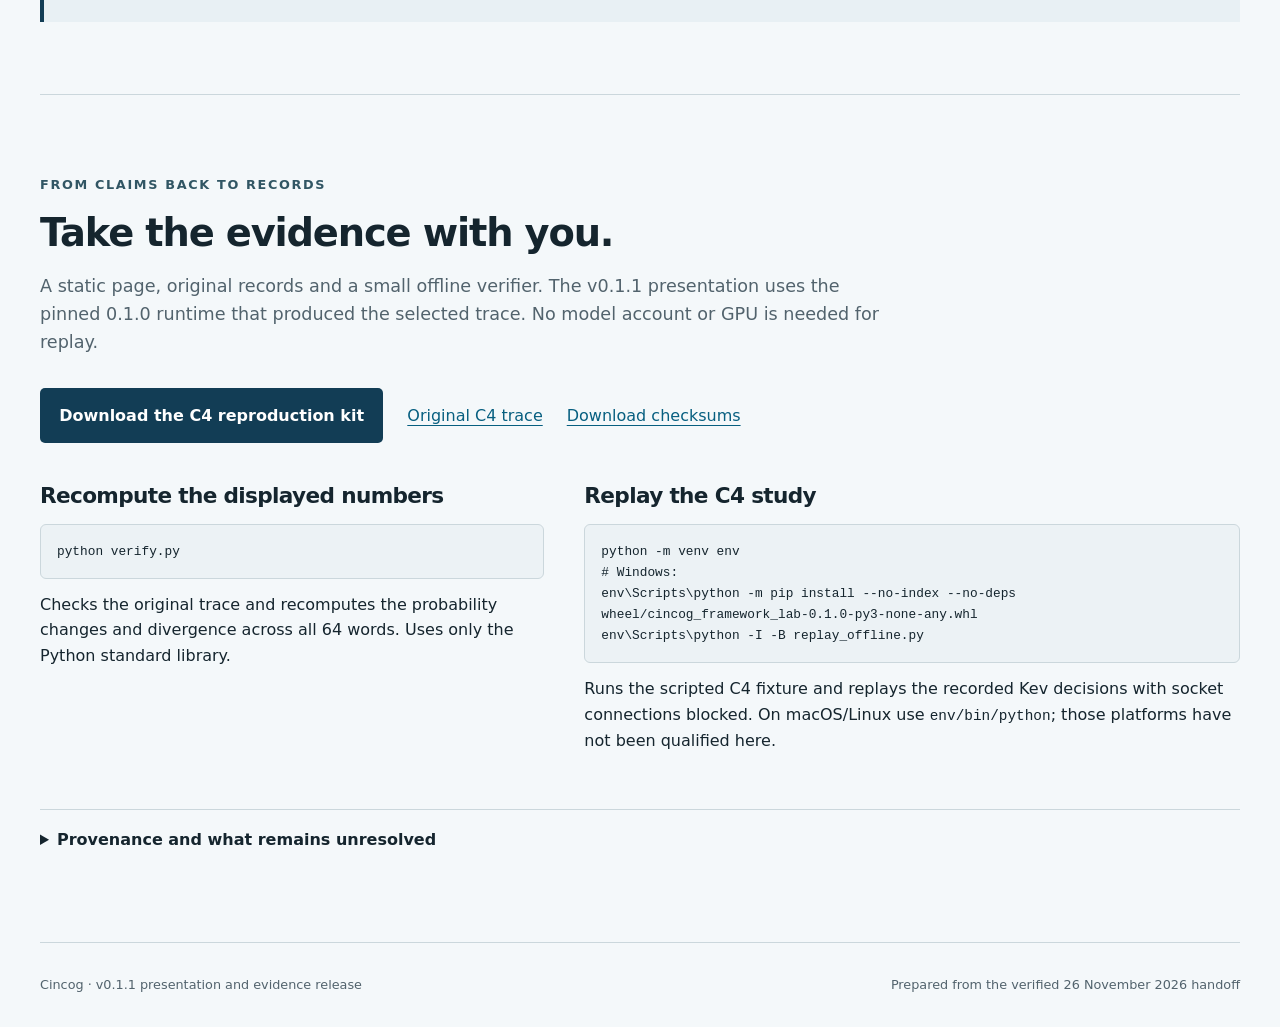
==== commit 0e6b5384: "Identify the Windows Ollama host for the native C4 runs" ====
--- a/release-source/web/index.html
+++ b/release-source/web/index.html
@@ -28,6 +28,7 @@
       <h1>One decision.<br>Different information.</h1>
       <p class="lede">A sender chooses a word. A receiver sees part of it. Explore the information behind a recorded choice, then compare what changed when the clue changed.</p>
       <div class="intro-meta"><span>C4 · Word channel</span><span>Kev 0.8B · Native System One</span><span>Saved evidence · No live inference</span></div>
+      <p class="small muted">The native C4 runs used Ollama on a Windows machine with an NVIDIA GeForce RTX 4060 (8 GiB VRAM). The saved Kev trace records the model tag and decisions.</p>
     </section>
 
     <section id="decision" class="experiment" aria-labelledby="decision-title">
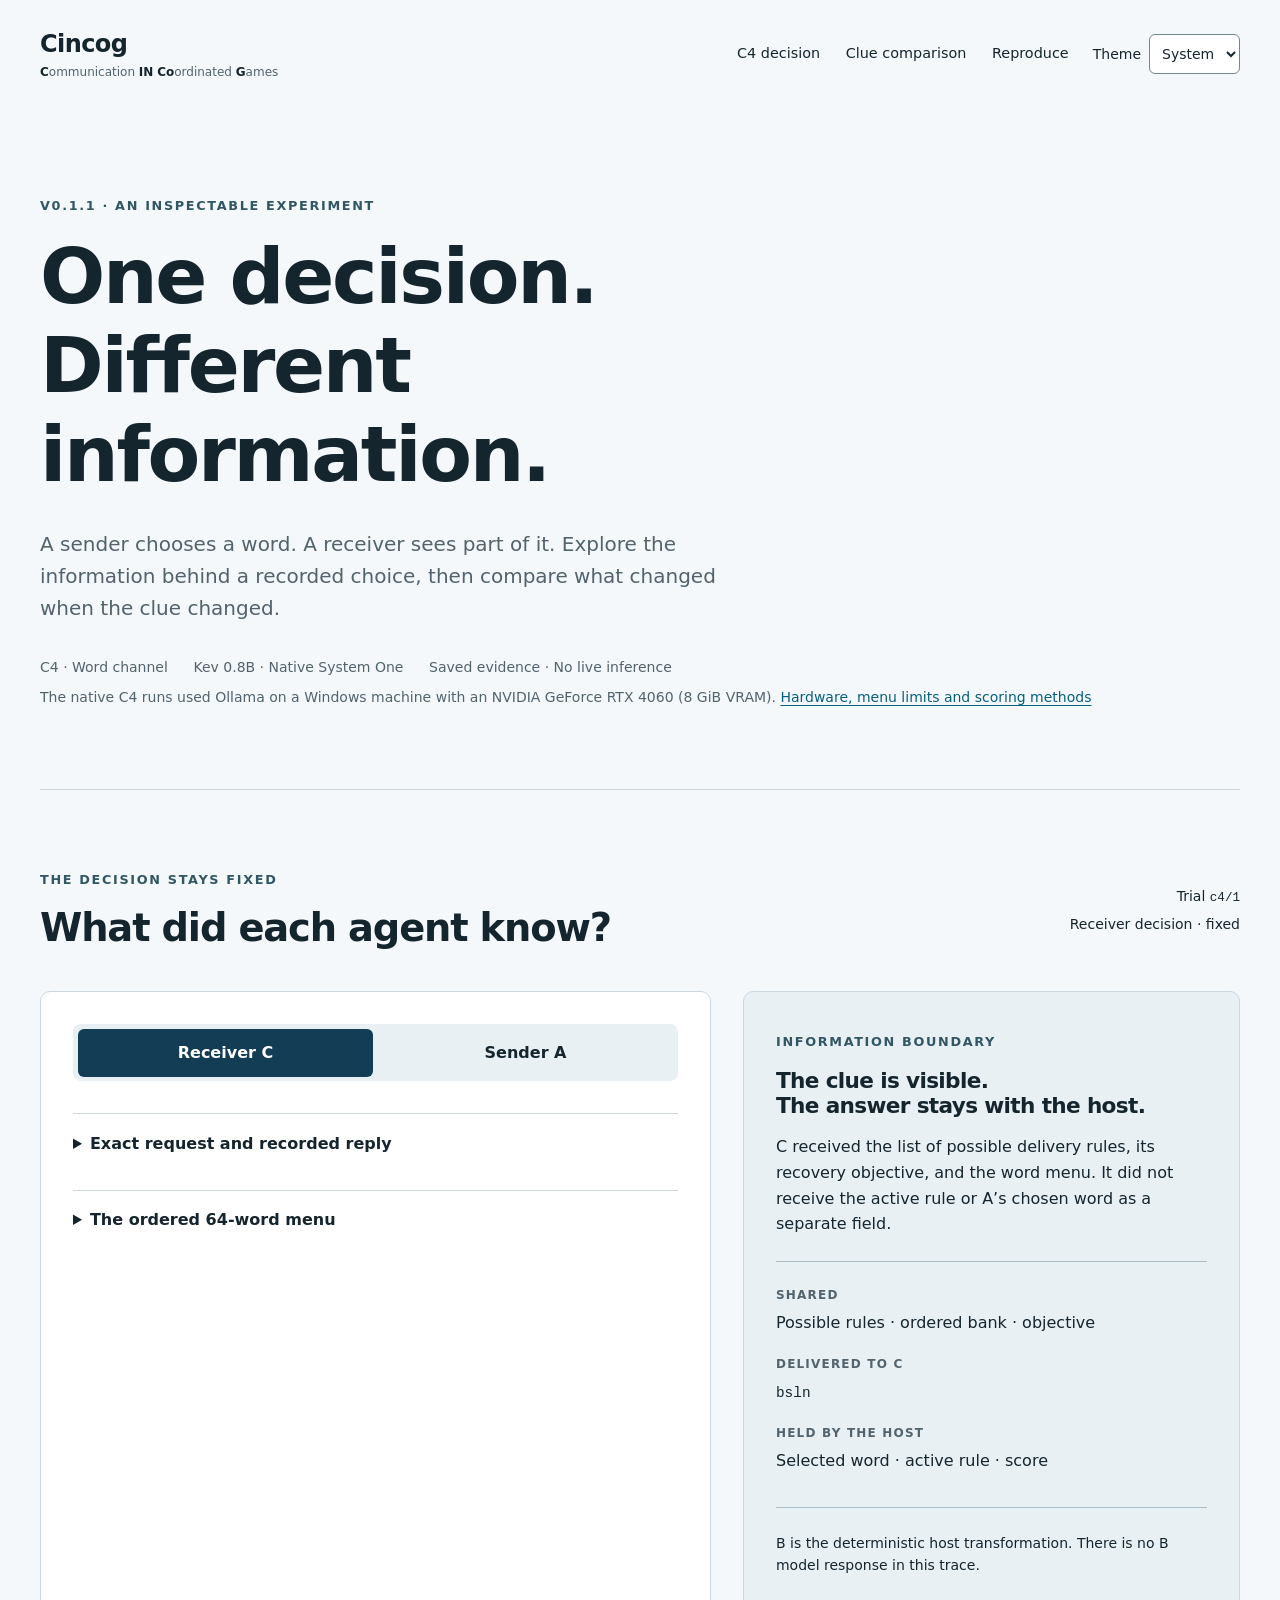
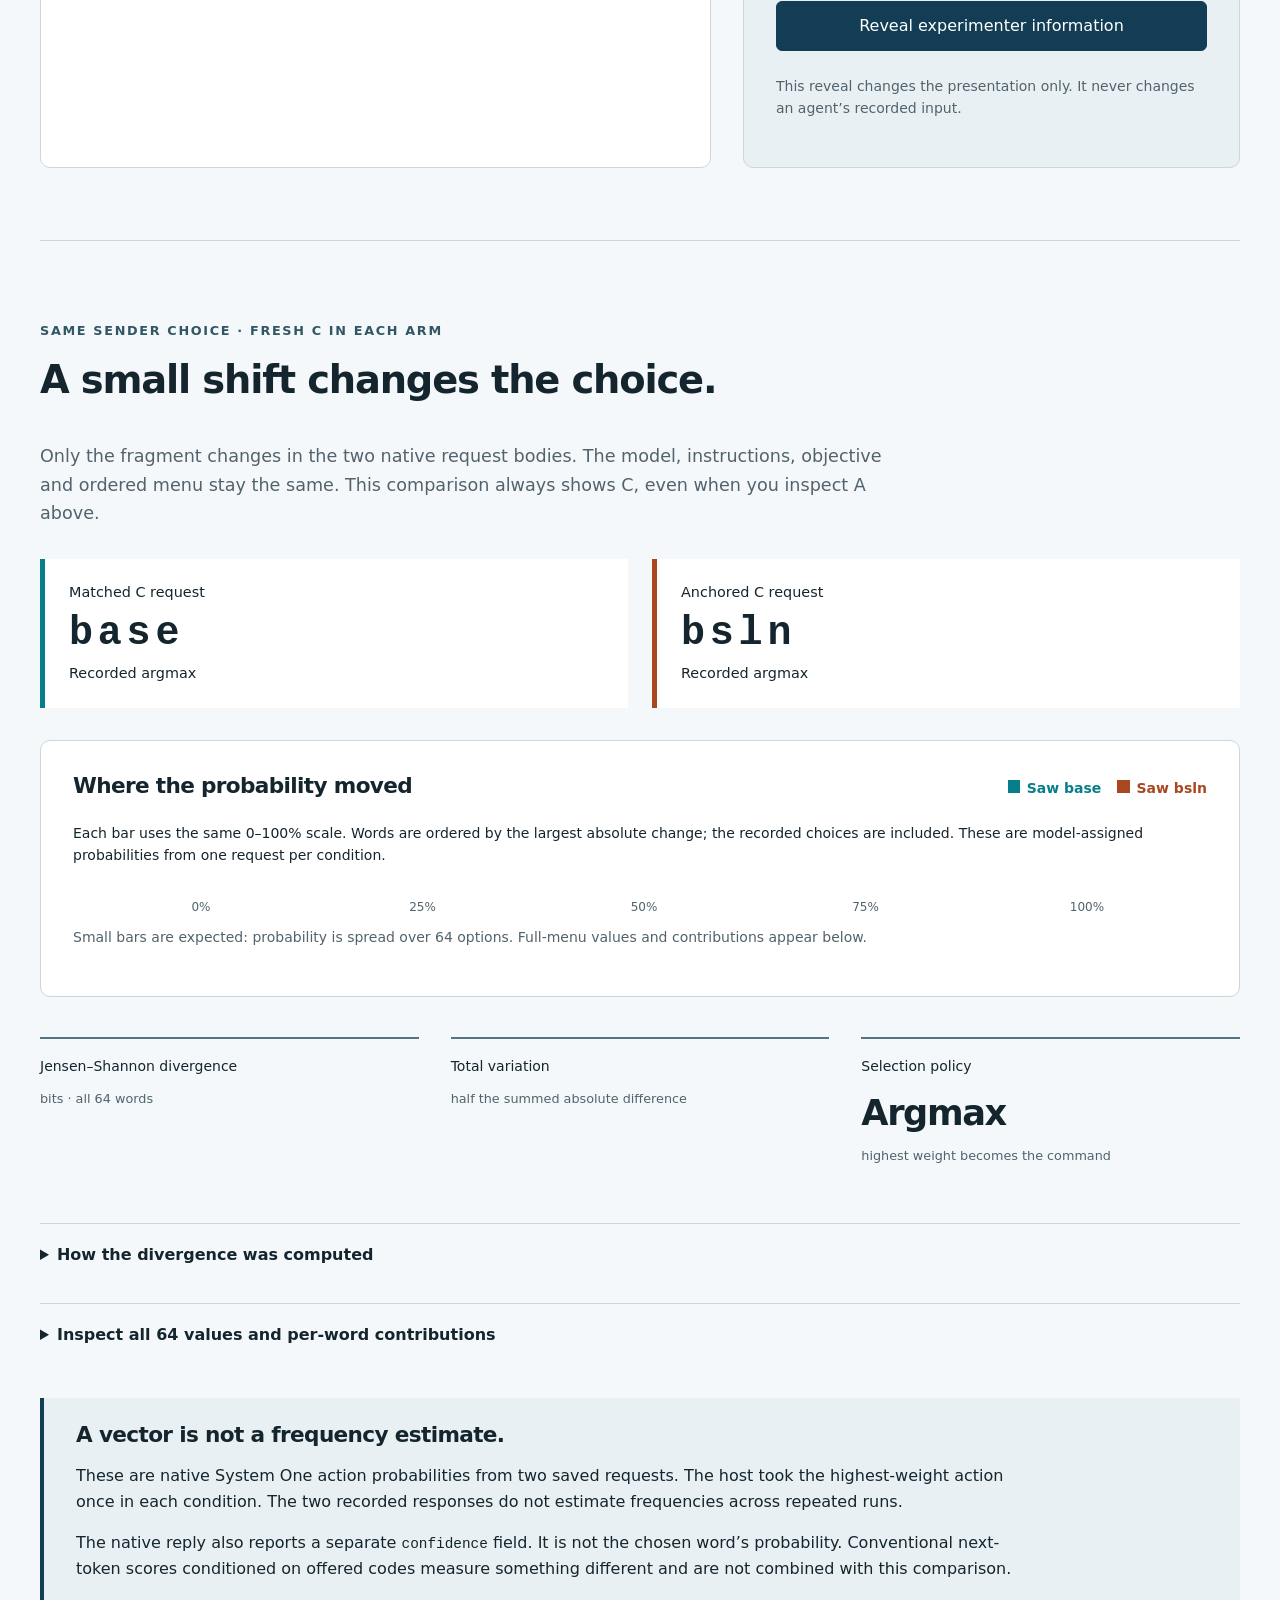
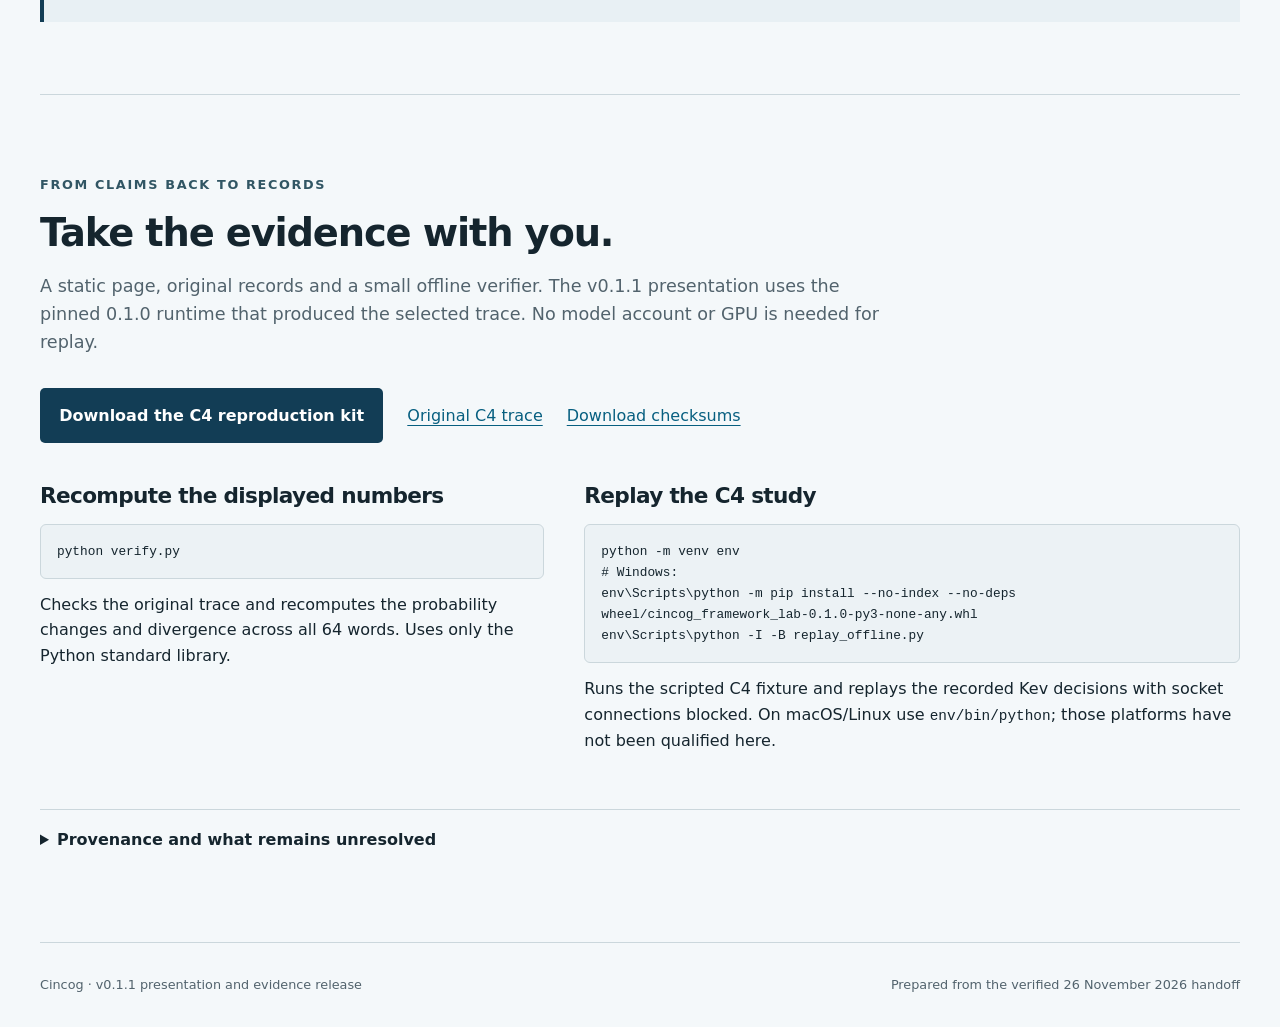
==== commit 448df65b: "Explain C4 hardware, menu width and scoring semantics" ====
--- a/release-source/web/index.html
+++ b/release-source/web/index.html
@@ -28,7 +28,7 @@
       <h1>One decision.<br>Different information.</h1>
       <p class="lede">A sender chooses a word. A receiver sees part of it. Explore the information behind a recorded choice, then compare what changed when the clue changed.</p>
       <div class="intro-meta"><span>C4 · Word channel</span><span>Kev 0.8B · Native System One</span><span>Saved evidence · No live inference</span></div>
-      <p class="small muted">The native C4 runs used Ollama on a Windows machine with an NVIDIA GeForce RTX 4060 (8 GiB VRAM). The saved Kev trace records the model tag and decisions.</p>
+      <p class="small muted">The native C4 runs used Ollama on a Windows machine with an NVIDIA GeForce RTX 4060 (8 GiB VRAM). <a href="methods.html">Hardware, menu limits and scoring methods</a></p>
     </section>
 
     <section id="decision" class="experiment" aria-labelledby="decision-title">
@@ -73,7 +73,7 @@
       </div>
       <div class="metrics"><article><p>Jensen–Shannon divergence</p><strong id="js-value"></strong><span>bits · all 64 words</span></article><article><p>Total variation</p><strong id="tv-value"></strong><span>half the summed absolute difference</span></article><article><p>Selection policy</p><strong>Argmax</strong><span>highest weight becomes the command</span></article></div>
       <details class="method"><summary>How the divergence was computed</summary>
-        <p>Let P be C’s vector after <code>base</code> and Q its vector after <code>bsln</code>. Align the same 64 words and set M = (P + Q) / 2.</p>
+        <p>In the <a href="data.json">comparison JSON</a>, P is C’s vector after <code>base</code> and Q is its vector after <code>bsln</code>. The active rule was hidden in both requests. Align the same 64 words and set M = (P + Q) / 2.</p>
         <p class="formula">JS(P,Q) = ½ Σ P(w) log₂[P(w)/M(w)] + ½ Σ Q(w) log₂[Q(w)/M(w)]</p>
         <p class="formula">TV(P,Q) = ½ Σ |P(w) − Q(w)|</p>
         <p>Zero-weight terms contribute zero. No smoothing is used. Vectors are divided by their totals only to remove floating-point sum error. All calculations use unrounded values, including words omitted from the small chart.</p>
--- a/release-source/web/styles.css
+++ b/release-source/web/styles.css
@@ -69,3 +69,11 @@
   .masthead nav { margin-top: 0; }
 }
 @media print { .theme-control { display: none; } }
+
+.methods-page { max-width: 52rem; margin: 0 auto; }
+.methods-page h1 { font-size: clamp(2.4rem, 5vw, 4rem); }
+.methods-page > section { padding: 2.5rem 0; }
+.methods-page .intro h2 { margin-top: 2.5rem; }
+.methods-page .table-scroll { margin: 1.25rem 0; }
+.methods-page dt { margin: 1.25rem 0 .25rem; font-weight: 700; }
+.methods-page dd { margin: 0; }
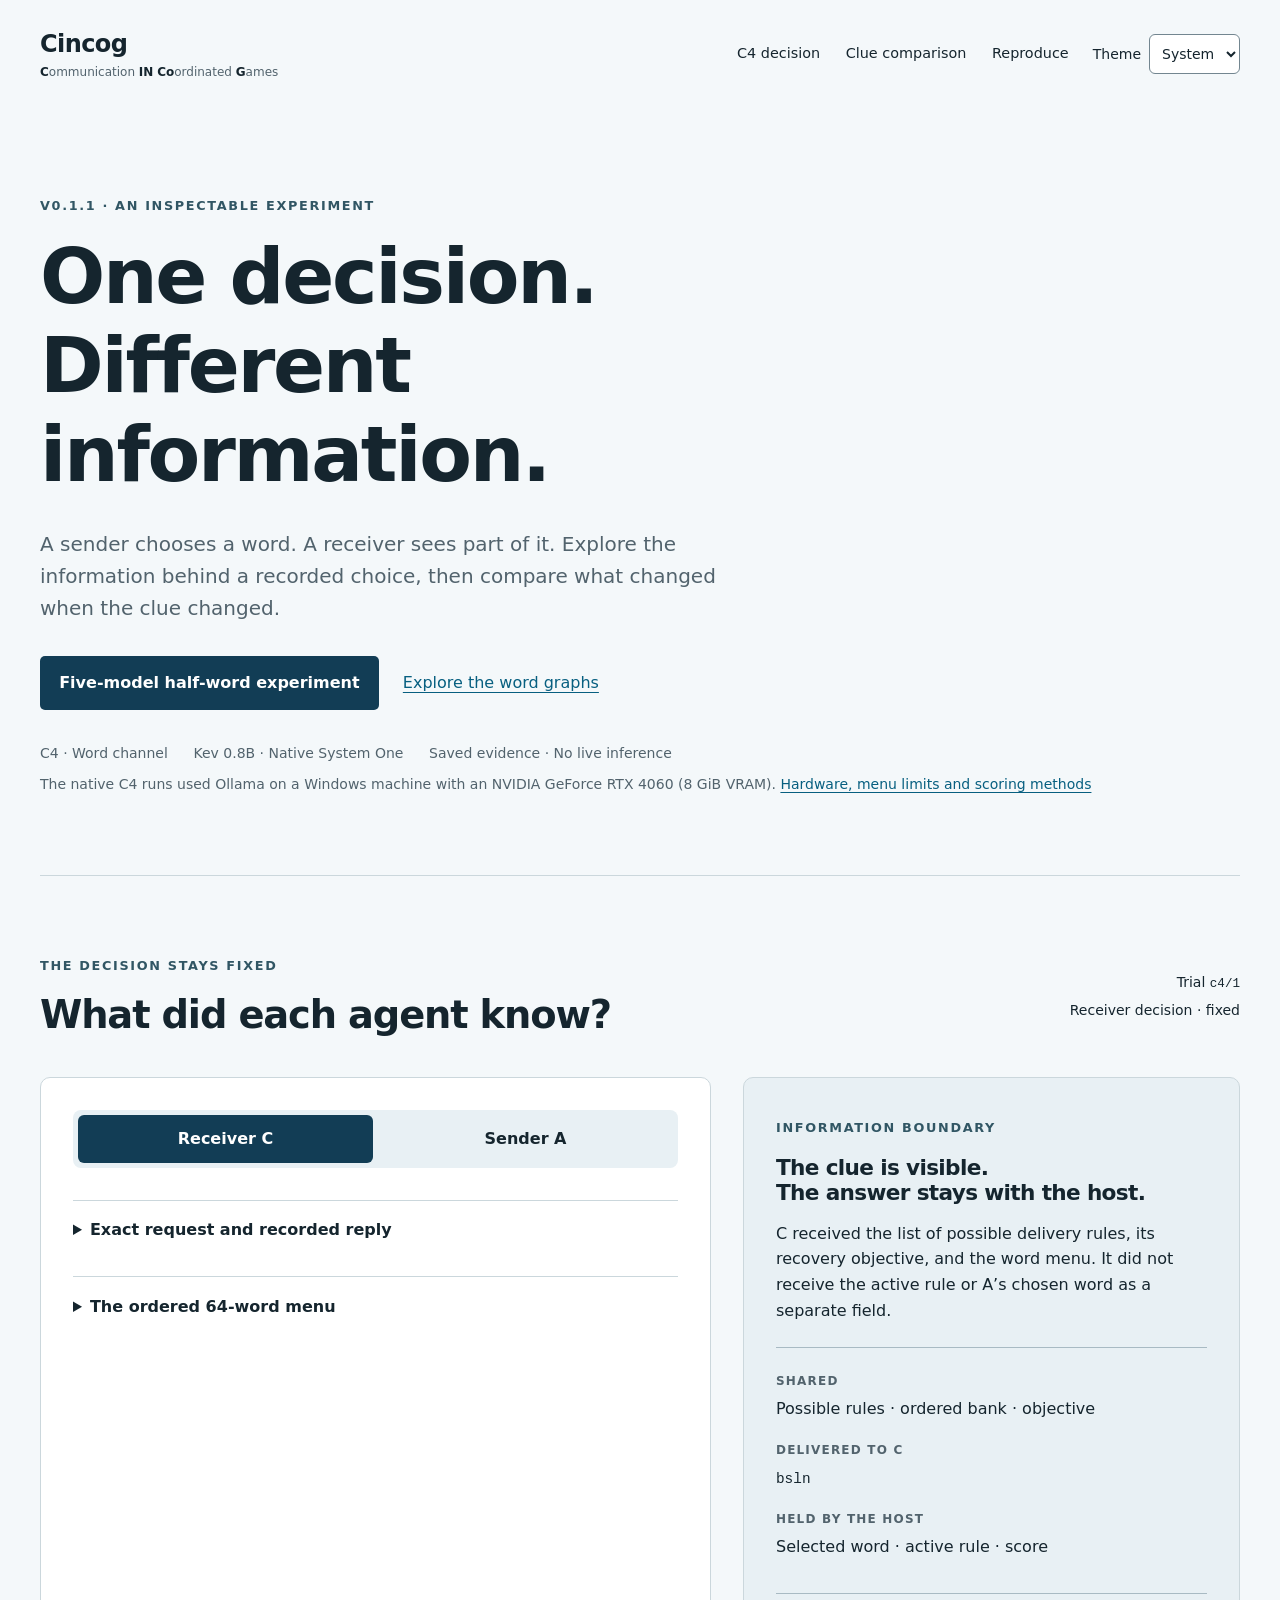
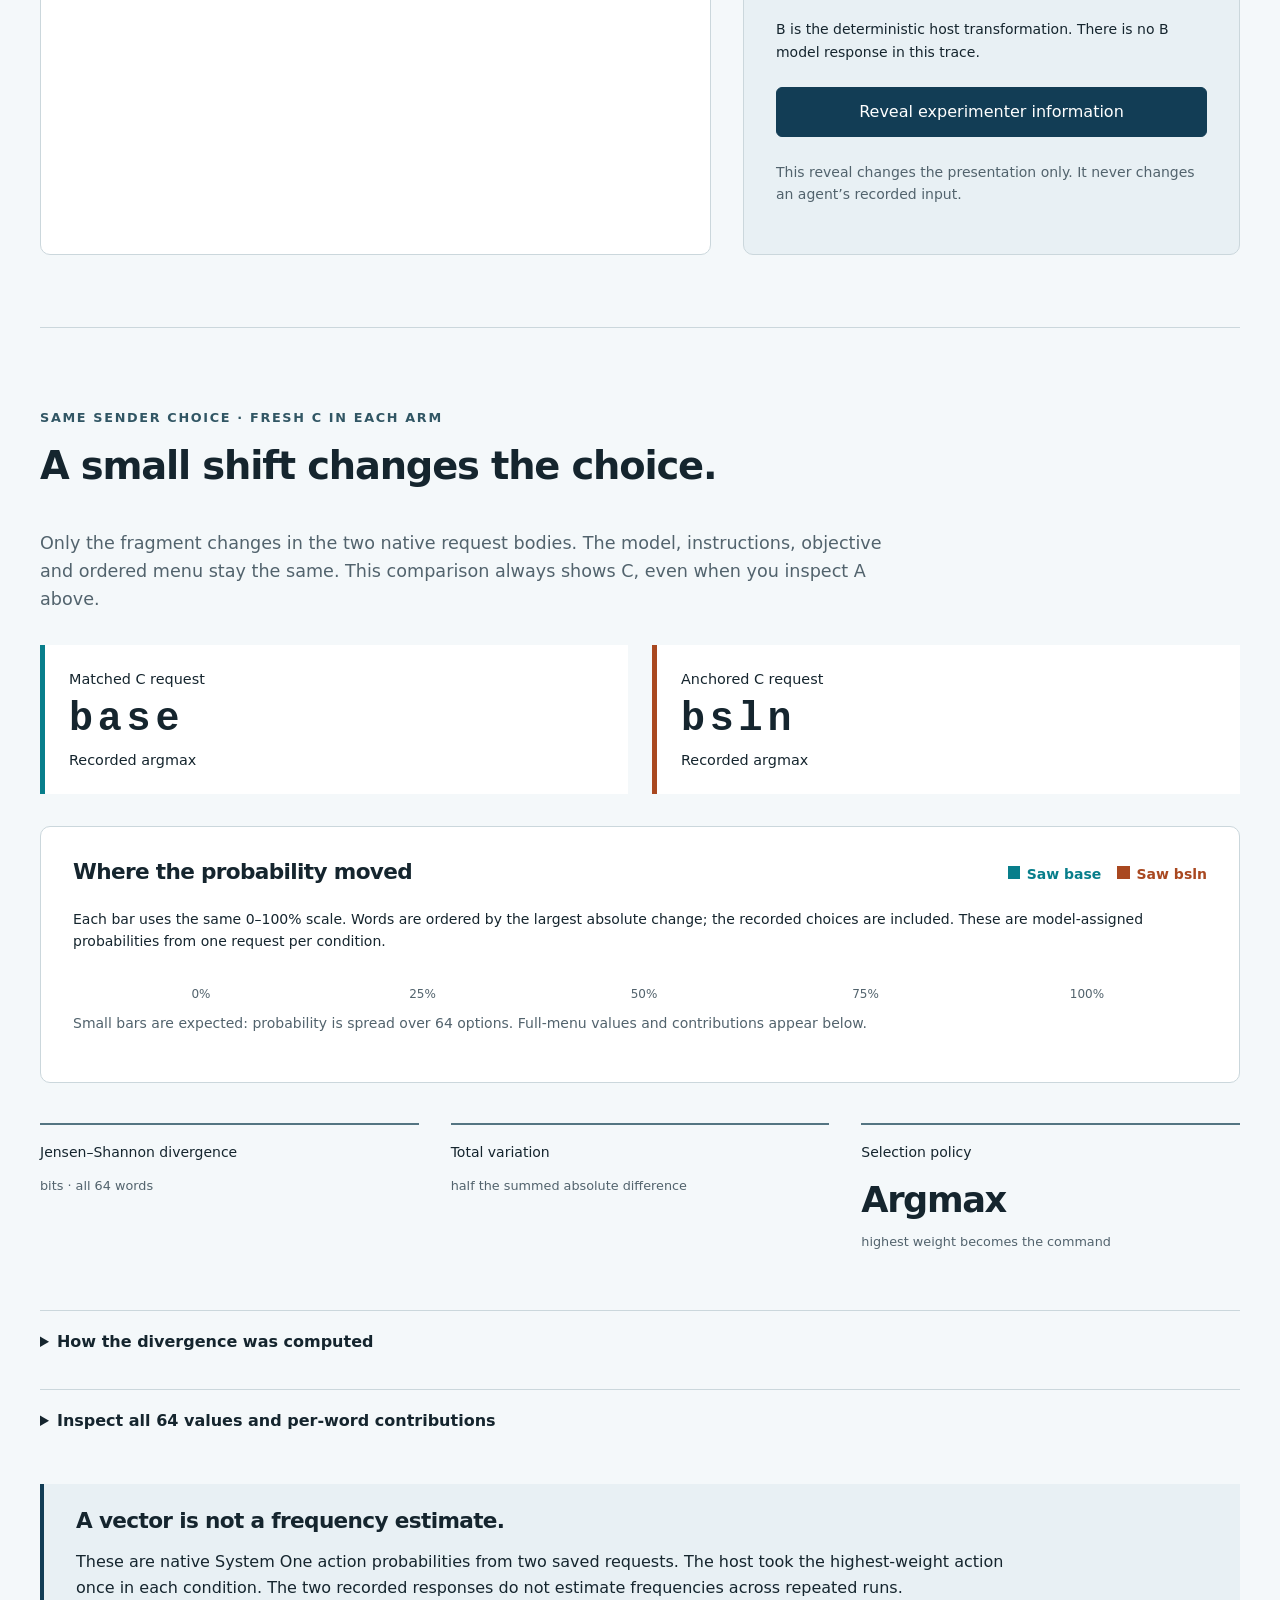
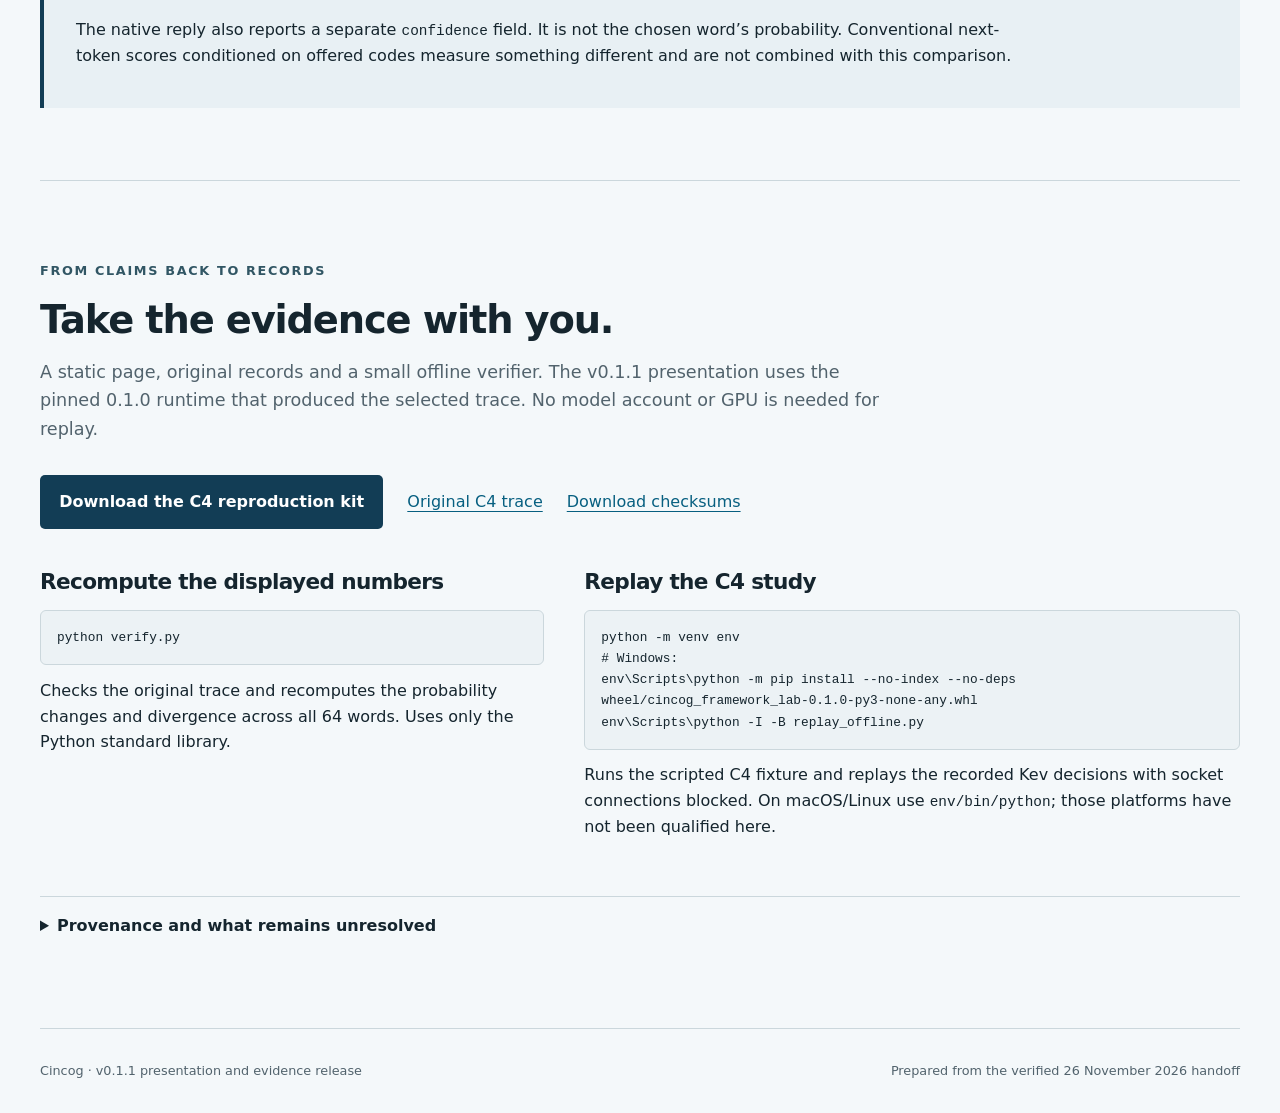
==== commit a9f661a1: "Publish the five-product C4 half-word pilot and clue graphs" ====
--- a/release-source/web/index.html
+++ b/release-source/web/index.html
@@ -27,6 +27,7 @@
       <p class="eyebrow">v0.1.1 · An inspectable experiment</p>
       <h1>One decision.<br>Different information.</h1>
       <p class="lede">A sender chooses a word. A receiver sees part of it. Explore the information behind a recorded choice, then compare what changed when the clue changed.</p>
+      <div class="downloads"><a class="primary-link" href="pilot/index.html">Five-model half-word experiment</a><a href="word-graphs.html">Explore the word graphs</a></div>
       <div class="intro-meta"><span>C4 · Word channel</span><span>Kev 0.8B · Native System One</span><span>Saved evidence · No live inference</span></div>
       <p class="small muted">The native C4 runs used Ollama on a Windows machine with an NVIDIA GeForce RTX 4060 (8 GiB VRAM). <a href="methods.html">Hardware, menu limits and scoring methods</a></p>
     </section>
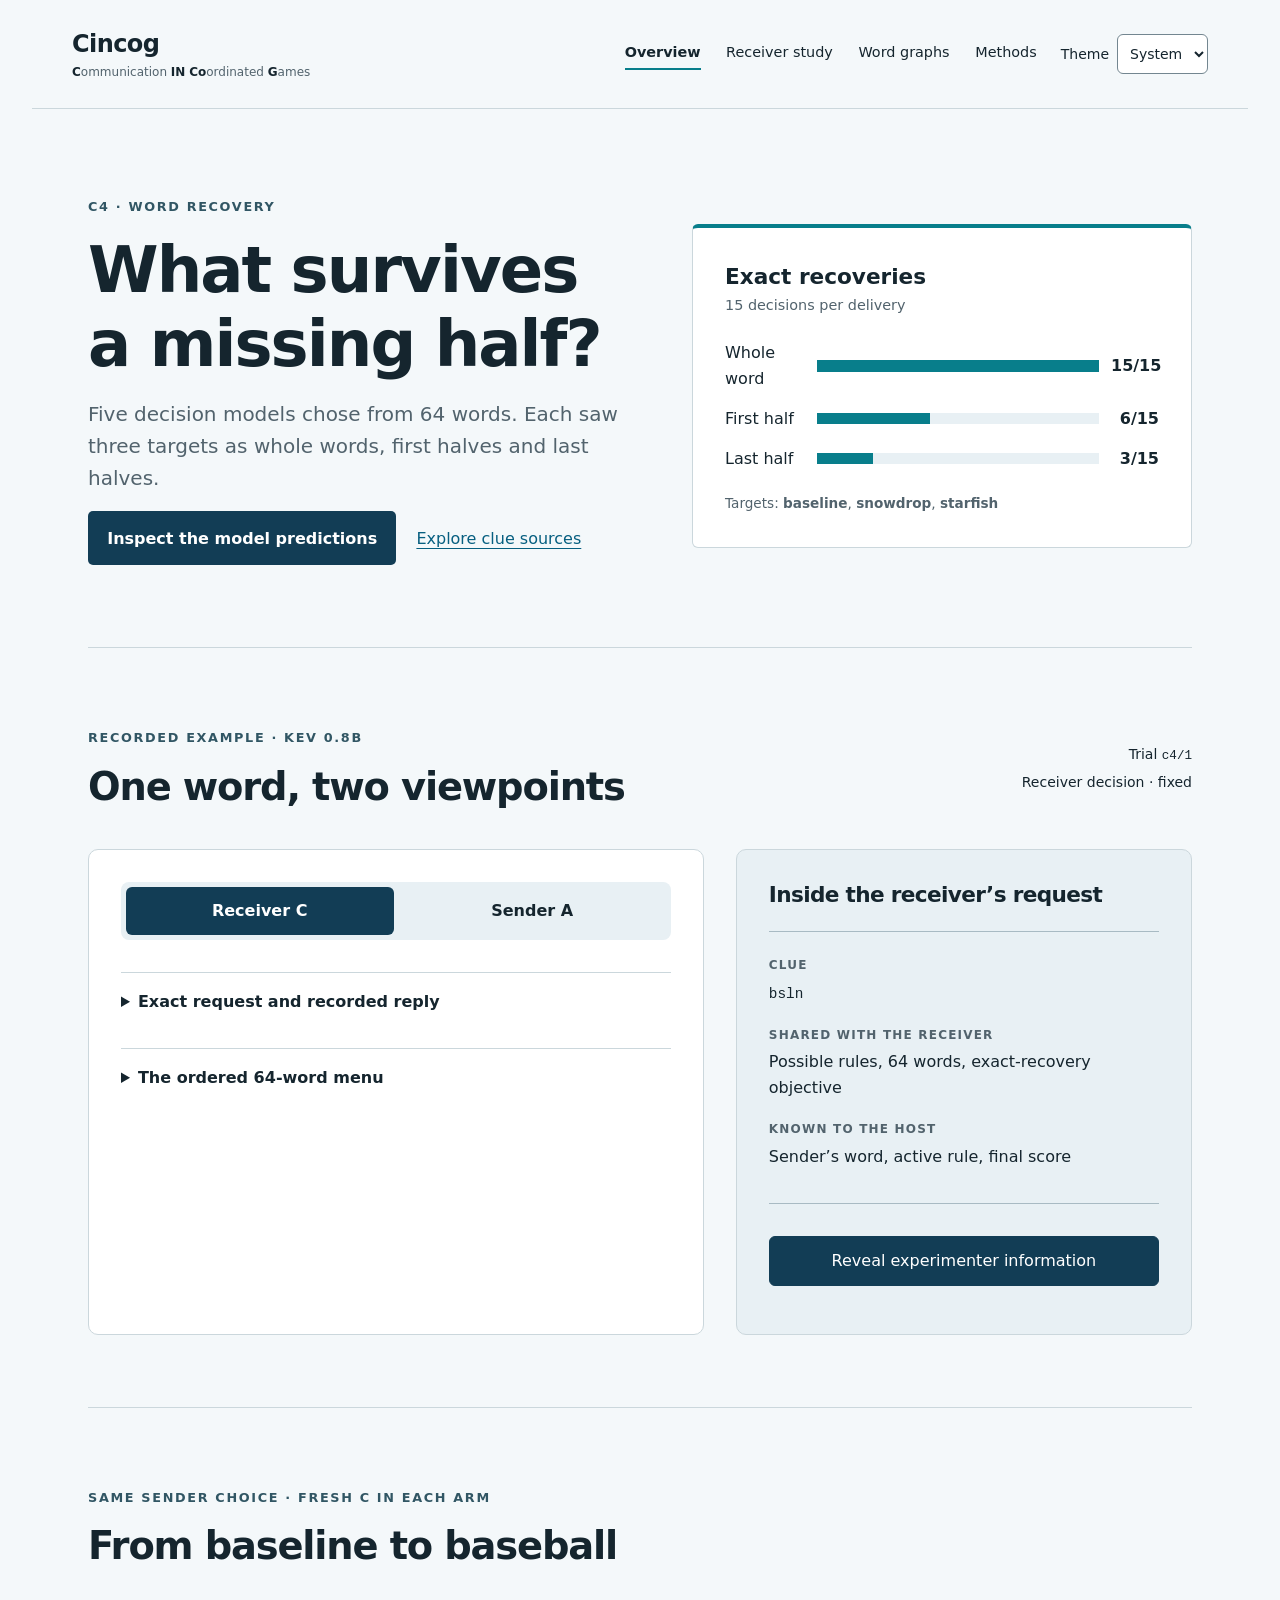
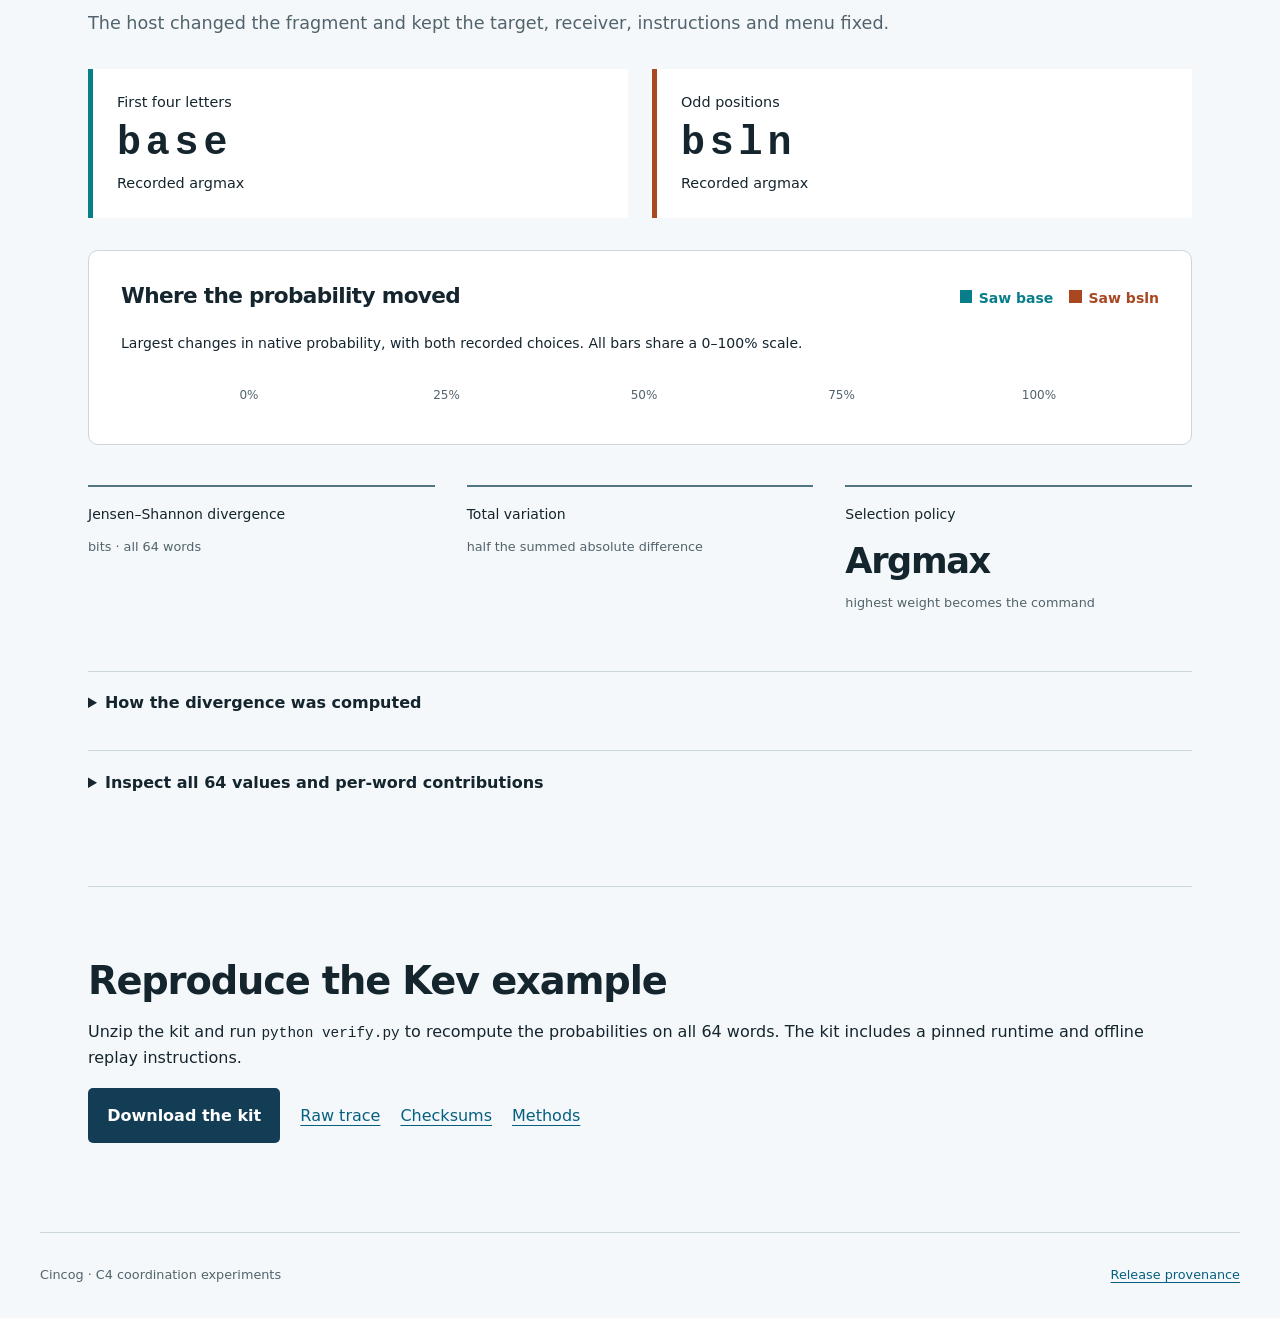
==== commit 8df9b25d: "Lead C4 pages with observed comparisons and focus the word-bank explorer" ====
--- a/release-source/web/index.html
+++ b/release-source/web/index.html
@@ -1,106 +1,98 @@
-<!doctype html>
-<html lang="en">
-<head>
-  <meta charset="utf-8">
-  <meta name="viewport" content="width=device-width,initial-scale=1">
-  <meta name="description" content="Inspect one recorded coordination decision: what each participant saw, how a clue changed a native probability distribution, and what the experimenter knew.">
-  <title>Cincog · One decision, different information</title>
-  <link rel="stylesheet" href="styles.css">
-  <link id="dark-palette" rel="stylesheet" href="dark.css" media="screen and (prefers-color-scheme: dark)">
-  <script src="theme.js"></script>
-  <script src="data.js" defer></script>
-  <script src="app.js" defer></script>
-</head>
-<body>
-  <a class="skip" href="#decision">Skip to the experiment</a>
-  <header class="masthead">
-    <a class="brand" href="#top" aria-label="Cincog, Communication IN Coordinated Games">Cincog<span><b>C</b>ommunication <b>IN</b> <b>Co</b>ordinated <b>G</b>ames</span></a>
-    <div class="masthead-tools">
-      <nav aria-label="Page sections"><a href="#decision">C4 decision</a><a href="#comparison">Clue comparison</a><a href="#reproduce">Reproduce</a></nav>
-      <label class="theme-control" id="theme-control" hidden>Theme
-        <select id="theme"><option value="system">System</option><option value="light">Light</option><option value="dark">Dark</option></select>
-      </label>
-    </div>
-  </header>
-  <main id="top">
-    <section class="intro">
-      <p class="eyebrow">v0.1.1 · An inspectable experiment</p>
-      <h1>One decision.<br>Different information.</h1>
-      <p class="lede">A sender chooses a word. A receiver sees part of it. Explore the information behind a recorded choice, then compare what changed when the clue changed.</p>
-      <div class="downloads"><a class="primary-link" href="pilot/index.html">Five-model half-word experiment</a><a href="word-graphs.html">Explore the word graphs</a></div>
-      <div class="intro-meta"><span>C4 · Word channel</span><span>Kev 0.8B · Native System One</span><span>Saved evidence · No live inference</span></div>
-      <p class="small muted">The native C4 runs used Ollama on a Windows machine with an NVIDIA GeForce RTX 4060 (8 GiB VRAM). <a href="methods.html">Hardware, menu limits and scoring methods</a></p>
-    </section>
-
-    <section id="decision" class="experiment" aria-labelledby="decision-title">
-      <div class="section-title"><div><p class="eyebrow">The decision stays fixed</p><h2 id="decision-title">What did each agent know?</h2></div><p class="anchor-label">Trial <code>c4/1</code><br>Receiver decision · fixed</p></div>
-      <div class="experiment-grid">
-        <article class="view-panel">
-          <div class="segmented" role="group" aria-label="Inspect agent at the fixed decision">
-            <button id="view-c" type="button" aria-pressed="true">Receiver C</button>
-            <button id="view-a" type="button" aria-pressed="false">Sender A</button>
-          </div>
-          <div id="agent-view" aria-live="polite"></div>
-          <details><summary>Exact request and recorded reply</summary><p class="small">The native request body is the actual model input. The admitted command is recorded separately. No chat transcript has been invented.</p><h4>Native request</h4><pre id="raw-request"></pre><h4>Native reply</h4><pre id="raw-response"></pre><h4>Admitted command</h4><pre id="raw-command"></pre></details>
-          <details><summary>The ordered 64-word menu</summary><p class="small">Both agents and both compared conditions used this same order. Each word had a null description.</p><div id="bank" class="word-bank"></div></details>
-        </article>
-
-        <aside class="context-panel">
-          <p class="eyebrow">Information boundary</p>
-          <h3>The clue is visible.<br> The answer stays with the host.</h3>
-          <p>C received the list of possible delivery rules, its recovery objective, and the word menu. It did not receive the active rule or A’s chosen word as a separate field.</p>
-          <div class="boundary"><span>Shared</span><p>Possible rules · ordered bank · objective</p><span>Delivered to C</span><p><code>bsln</code></p><span>Held by the host</span><p>Selected word · active rule · score</p></div>
-          <p class="small">B is the deterministic host transformation. There is no B model response in this trace.</p>
-          <button id="reveal" type="button" class="reveal-button" aria-expanded="false" aria-controls="host-view">Reveal experimenter information</button>
-          <div id="host-view" hidden></div>
-          <p class="small muted">This reveal changes the presentation only. It never changes an agent’s recorded input.</p>
-        </aside>
-      </div>
-    </section>
-
-    <section id="comparison" aria-labelledby="comparison-title">
-      <div class="section-title"><div><p class="eyebrow">Same sender choice · fresh C in each arm</p><h2 id="comparison-title">A small shift changes the choice.</h2></div></div>
-      <p class="section-copy">Only the fragment changes in the two native request bodies. The model, instructions, objective and ordered menu stay the same. This comparison always shows C, even when you inspect A above.</p>
-      <div class="conditions">
-        <article class="condition p"><p>Matched C request</p><strong>base</strong><p>Recorded argmax <b id="p-choice"></b></p></article>
-        <article class="condition q"><p>Anchored C request</p><strong>bsln</strong><p>Recorded argmax <b id="q-choice"></b></p></article>
-      </div>
-      <div class="chart-panel">
-        <div class="chart-heading"><h3>Where the probability moved</h3><div class="legend"><span class="p-key">Saw base</span><span class="q-key">Saw bsln</span></div></div>
-        <p class="small">Each bar uses the same 0–100% scale. Words are ordered by the largest absolute change; the recorded choices are included. These are model-assigned probabilities from one request per condition.</p>
-        <div class="axis" aria-hidden="true"><span>0%</span><span>25%</span><span>50%</span><span>75%</span><span>100%</span></div>
-        <div id="bars" aria-label="Paired model-assigned action probabilities"></div>
-        <p class="small muted">Small bars are expected: probability is spread over 64 options. Full-menu values and contributions appear below.</p>
-      </div>
-      <div class="metrics"><article><p>Jensen–Shannon divergence</p><strong id="js-value"></strong><span>bits · all 64 words</span></article><article><p>Total variation</p><strong id="tv-value"></strong><span>half the summed absolute difference</span></article><article><p>Selection policy</p><strong>Argmax</strong><span>highest weight becomes the command</span></article></div>
-      <details class="method"><summary>How the divergence was computed</summary>
-        <p>In the <a href="data.json">comparison JSON</a>, P is C’s vector after <code>base</code> and Q is its vector after <code>bsln</code>. The active rule was hidden in both requests. Align the same 64 words and set M = (P + Q) / 2.</p>
-        <p class="formula">JS(P,Q) = ½ Σ P(w) log₂[P(w)/M(w)] + ½ Σ Q(w) log₂[Q(w)/M(w)]</p>
-        <p class="formula">TV(P,Q) = ½ Σ |P(w) − Q(w)|</p>
-        <p>Zero-weight terms contribute zero. No smoothing is used. Vectors are divided by their totals only to remove floating-point sum error. All calculations use unrounded values, including words omitted from the small chart.</p>
-        <p id="kl-note"></p>
-        <p><a href="downloads/cincog-c4-reproduce.zip" download>Download the original record and verifier</a></p>
-      </details>
-      <details class="method"><summary>Inspect all 64 values and per-word contributions</summary>
-        <label class="search-label" for="filter">Filter word <input id="filter" type="search" placeholder="e.g. base" autocomplete="off"></label>
-        <div class="table-scroll"><table><caption>Probabilities, changes and JS contributions; the totals always use the full bank.</caption><thead><tr><th scope="col">Word</th><th scope="col">P · base</th><th scope="col">Q · bsln</th><th scope="col">Change (pp)</th><th scope="col">JS (bits)</th></tr></thead><tbody id="probability-table"></tbody></table></div>
-        <p id="filter-status" class="small" aria-live="polite"></p>
-      </details>
-      <div class="interpretation"><h3>A vector is not a frequency estimate.</h3><p>These are native System One action probabilities from two saved requests. The host took the highest-weight action once in each condition. The two recorded responses do not estimate frequencies across repeated runs.</p><p>The native reply also reports a separate <code>confidence</code> field. It is not the chosen word’s probability. Conventional next-token scores conditioned on offered codes measure something different and are not combined with this comparison.</p></div>
-    </section>
-
-    <section id="reproduce" aria-labelledby="reproduce-title">
-      <p class="eyebrow">From claims back to records</p><h2 id="reproduce-title">Take the evidence with you.</h2>
-      <p class="section-copy">A static page, original records and a small offline verifier. The v0.1.1 presentation uses the pinned 0.1.0 runtime that produced the selected trace. No model account or GPU is needed for replay.</p>
-      <div class="downloads"><a class="primary-link" href="downloads/cincog-c4-reproduce.zip" download>Download the C4 reproduction kit</a><a href="evidence/c4-kev.json" download>Original C4 trace</a><a href="downloads/SHA256SUMS.txt">Download checksums</a></div>
-      <div class="reproduce-grid"><div><h3>Recompute the displayed numbers</h3><pre>python verify.py</pre><p>Checks the original trace and recomputes the probability changes and divergence across all 64 words. Uses only the Python standard library.</p></div><div><h3>Replay the C4 study</h3><pre>python -m venv env
-# Windows:
-env\Scripts\python -m pip install --no-index --no-deps wheel/cincog_framework_lab-0.1.0-py3-none-any.whl
-env\Scripts\python -I -B replay_offline.py</pre><p>Runs the scripted C4 fixture and replays the recorded Kev decisions with socket connections blocked. On macOS/Linux use <code>env/bin/python</code>; those platforms have not been qualified here.</p></div></div>
-      <details><summary>Provenance and what remains unresolved</summary><ul><li>C4 is one fixed sender choice with two fresh receiver conditions. It is not a population estimate or a test of multi-turn learning.</li><li>A strategic B, new prompts, menu order, bank membership and new downstream histories require new model requests.</li><li>The registered trace records the Kev model tag and workflow digest, but no exact weight digest or server identity. Saved-record replay is exact; fresh inference equivalence is unqualified.</li><li>Large menus, different hardware and Linux parity remain unqualified.</li><li>The release provides source for inspection and reproduction. It does not add a new software license grant.</li></ul><p><a href="evidence/provenance.json">Source revisions and evidence hashes</a> · <a href="evidence/manifest.json">Reproduction kit file manifest</a></p></details>
-    </section>
-  </main>
-  <footer><span>Cincog · v0.1.1 presentation and evidence release</span><span>Prepared from the verified 26 November 2026 handoff</span></footer>
-  <noscript><p class="noscript">Enable JavaScript to inspect agent views and probabilities. The <a href="evidence/c4-kev.json">original trace</a> and <a href="downloads/cincog-c4-reproduce.zip">reproduction kit</a> remain available without it.</p></noscript>
-</body>
-</html>
+<!doctype html>
+<html lang="en">
+<head>
+  <meta charset="utf-8">
+  <meta name="viewport" content="width=device-width,initial-scale=1">
+  <meta name="description" content="Inspect one recorded coordination decision: what each participant saw, how a clue changed a native probability distribution, and what the experimenter knew.">
+  <title>Cincog · One decision, different information</title>
+  <link rel="stylesheet" href="styles.css">
+  <link id="dark-palette" rel="stylesheet" href="dark.css" media="screen and (prefers-color-scheme: dark)">
+  <script src="theme.js"></script>
+  <script src="data.js" defer></script>
+  <script src="app.js" defer></script>
+</head>
+<body>
+  <a class="skip" href="#decision">Skip to the experiment</a>
+  <header class="masthead">
+    <a class="brand" href="#top" aria-label="Cincog, Communication IN Coordinated Games">Cincog<span><b>C</b>ommunication <b>IN</b> <b>Co</b>ordinated <b>G</b>ames</span></a>
+    <div class="masthead-tools">
+      <nav aria-label="Research pages"><a href="index.html" aria-current="page">Overview</a><a href="pilot/index.html">Receiver study</a><a href="word-graphs.html">Word graphs</a><a href="methods.html">Methods</a></nav>
+      <label class="theme-control" id="theme-control" hidden>Theme
+        <select id="theme"><option value="system">System</option><option value="light">Light</option><option value="dark">Dark</option></select>
+      </label>
+    </div>
+  </header>
+  <main id="top">
+    <section class="intro lead-grid">
+      <div><p class="eyebrow">C4 · Word recovery</p><h1>What survives a missing half?</h1>
+      <p class="lede">Five decision models chose from 64 words. Each saw three targets as whole words, first halves and last halves.</p>
+      <div class="action-links"><a class="primary-link" href="pilot/index.html#heatmap">Inspect the model predictions</a><a href="word-graphs.html">Explore clue sources</a></div></div>
+      <figure class="recovery-figure"><figcaption>Exact recoveries <span>15 decisions per delivery</span></figcaption>
+      <div class="recovery-line"><span>Whole word</span><i><b style="width:100%"></b></i><strong>15/15</strong></div>
+      <div class="recovery-line"><span>First half</span><i><b style="width:40%"></b></i><strong>6/15</strong></div>
+      <div class="recovery-line"><span>Last half</span><i><b style="width:20%"></b></i><strong>3/15</strong></div>
+      <p>Targets: <b>baseline</b>, <b>snowdrop</b>, <b>starfish</b></p></figure>
+    </section>
+    <section id="decision" class="experiment" aria-labelledby="decision-title">
+      <div class="section-title"><div><p class="eyebrow">Recorded example · Kev 0.8B</p><h2 id="decision-title">One word, two viewpoints</h2></div><p class="anchor-label">Trial <code>c4/1</code><br>Receiver decision · fixed</p></div>
+      <div class="experiment-grid">
+        <article class="view-panel">
+          <div class="segmented" role="group" aria-label="Inspect agent at the fixed decision">
+            <button id="view-c" type="button" aria-pressed="true">Receiver C</button>
+            <button id="view-a" type="button" aria-pressed="false">Sender A</button>
+          </div>
+          <div id="agent-view" aria-live="polite"></div>
+          <details><summary>Exact request and recorded reply</summary><p class="small">The host records the request, reply and selected action.</p><h4>Native request</h4><pre id="raw-request"></pre><h4>Native reply</h4><pre id="raw-response"></pre><h4>Admitted command</h4><pre id="raw-command"></pre></details>
+          <details><summary>The ordered 64-word menu</summary><p class="small">The menu order is identical in both arms.</p><div id="bank" class="word-bank"></div></details>
+        </article>
+
+        <aside class="context-panel">
+          <h3>Inside the receiver’s request</h3>
+          <div class="boundary"><span>Clue</span><p><code>bsln</code></p><span>Shared with the receiver</span><p>Possible rules, 64 words, exact-recovery objective</p><span>Known to the host</span><p>Sender’s word, active rule, final score</p></div>
+          <button id="reveal" type="button" class="reveal-button" aria-expanded="false" aria-controls="host-view">Reveal experimenter information</button>
+          <div id="host-view" hidden></div>
+
+        </aside>
+      </div>
+    </section>
+
+    <section id="comparison" aria-labelledby="comparison-title">
+      <div class="section-title"><div><p class="eyebrow">Same sender choice · fresh C in each arm</p><h2 id="comparison-title">From baseline to baseball</h2></div></div>
+      <p class="section-copy">The host changed the fragment and kept the target, receiver, instructions and menu fixed.</p>
+      <div class="conditions">
+        <article class="condition p"><p>First four letters</p><strong>base</strong><p>Recorded argmax <b id="p-choice"></b></p></article>
+        <article class="condition q"><p>Odd positions</p><strong>bsln</strong><p>Recorded argmax <b id="q-choice"></b></p></article>
+      </div>
+      <div class="chart-panel">
+        <div class="chart-heading"><h3>Where the probability moved</h3><div class="legend"><span class="p-key">Saw base</span><span class="q-key">Saw bsln</span></div></div>
+        <p class="small">Largest changes in native probability, with both recorded choices. All bars share a 0–100% scale.</p>
+        <div class="axis" aria-hidden="true"><span>0%</span><span>25%</span><span>50%</span><span>75%</span><span>100%</span></div>
+        <div id="bars" aria-label="Paired model-assigned action probabilities"></div>
+
+      </div>
+      <div class="metrics"><article><p>Jensen–Shannon divergence</p><strong id="js-value"></strong><span>bits · all 64 words</span></article><article><p>Total variation</p><strong id="tv-value"></strong><span>half the summed absolute difference</span></article><article><p>Selection policy</p><strong>Argmax</strong><span>highest weight becomes the command</span></article></div>
+      <details class="method"><summary>How the divergence was computed</summary>
+        <p>In the <a href="data.json">comparison JSON</a>, P is C’s vector after <code>base</code> and Q is its vector after <code>bsln</code>. The active rule was hidden in both requests. Align the same 64 words and set M = (P + Q) / 2.</p>
+        <p class="formula">JS(P,Q) = ½ Σ P(w) log₂[P(w)/M(w)] + ½ Σ Q(w) log₂[Q(w)/M(w)]</p>
+        <p class="formula">TV(P,Q) = ½ Σ |P(w) − Q(w)|</p>
+        <p>Zero-weight terms contribute zero. No smoothing is used. Vectors are divided by their totals only to remove floating-point sum error. All calculations use unrounded values, including words omitted from the small chart.</p>
+        <p id="kl-note"></p>
+        <p><a href="downloads/cincog-c4-reproduce.zip" download>Download the original record and verifier</a></p>
+      </details>
+      <details class="method"><summary>Inspect all 64 values and per-word contributions</summary>
+        <label class="search-label" for="filter">Filter word <input id="filter" type="search" placeholder="e.g. base" autocomplete="off"></label>
+        <div class="table-scroll"><table><caption>Probabilities, changes and JS contributions; the totals always use the full bank.</caption><thead><tr><th scope="col">Word</th><th scope="col">P · base</th><th scope="col">Q · bsln</th><th scope="col">Change (pp)</th><th scope="col">JS (bits)</th></tr></thead><tbody id="probability-table"></tbody></table></div>
+        <p id="filter-status" class="small" aria-live="polite"></p>
+      </details>
+    </section>
+
+    <section id="reproduce" aria-labelledby="reproduce-title">
+      <h2 id="reproduce-title">Reproduce the Kev example</h2>
+      <p>Unzip the kit and run <code>python verify.py</code> to recompute the probabilities on all 64 words. The kit includes a pinned runtime and offline replay instructions.</p>
+      <div class="action-links"><a class="primary-link" href="downloads/cincog-c4-reproduce.zip" download>Download the kit</a><a href="evidence/c4-kev.json">Raw trace</a><a href="downloads/SHA256SUMS.txt">Checksums</a><a href="methods.html">Methods</a></div>
+    </section>
+  </main>
+  <footer><span>Cincog · C4 coordination experiments</span><a href="evidence/provenance.json">Release provenance</a></footer>
+  <noscript><p class="noscript">Enable JavaScript to inspect agent views and probabilities. The <a href="evidence/c4-kev.json">original trace</a> and <a href="downloads/cincog-c4-reproduce.zip">reproduction kit</a> remain available without it.</p></noscript>
+</body>
+</html>
--- a/release-source/web/styles.css
+++ b/release-source/web/styles.css
@@ -77,3 +77,32 @@
 .methods-page .table-scroll { margin: 1.25rem 0; }
 .methods-page dt { margin: 1.25rem 0 .25rem; font-weight: 700; }
 .methods-page dd { margin: 0; }
+.masthead { max-width:76rem; border-bottom:1px solid var(--line); }
+.masthead nav a { padding:.25rem 0; border-bottom:2px solid transparent; }
+.masthead nav a[aria-current=page] { border-bottom-color:var(--p); font-weight:700; }
+main { max-width:74rem; }
+.lead-grid { display:grid; grid-template-columns:1.08fr 1fr; align-items:center; gap:clamp(1.5rem,5vw,5rem); }
+.lead-grid h1 { font-size:clamp(2.7rem,5vw,4.7rem); max-width:13ch; }
+.lead-grid .lede,.pilot-page .lede,.graph-page .lede,.methods-page .lede { margin-top:.8rem; }
+.action-links,.section-links { display:flex; align-items:center; flex-wrap:wrap; gap:.7rem 1.25rem; margin:1.1rem 0; }
+.section-links { font-size:.925rem; }
+.recovery-figure { margin:0; padding:clamp(1rem,3vw,2rem); border:1px solid var(--line); border-top:4px solid var(--p); background:var(--panel); border-radius:6px; }
+.recovery-figure figcaption { font-size:1.35rem; font-weight:700; }
+.recovery-figure figcaption span { display:block; font-weight:400; font-size:.9rem; color:var(--muted); margin:0 0 1rem; }
+.recovery-line { display:grid; grid-template-columns:5rem minmax(2rem,1fr) 3rem; gap:.75rem; align-items:center; padding:.45rem 0; }
+.recovery-line i { height:.7rem; background:var(--surface); }
+.recovery-line b { display:block; height:100%; background:var(--p); }
+.recovery-line strong { text-align:right; font-variant-numeric:tabular-nums; }
+.recovery-figure p { margin:.9rem 0 0; color:var(--muted); font-size:.85rem; }
+.result-strip { display:flex; flex-wrap:wrap; gap:.65rem 2.4rem; margin:1.25rem 0; }
+.result-strip>div { border-left:3px solid var(--p); padding:.1rem 0 .1rem .75rem; }
+.result-strip strong,.result-strip small { display:block; }
+.result-strip strong { font-size:clamp(1.35rem,2.4vw,1.9rem); font-variant-numeric:tabular-nums; line-height:1.35; }
+.result-strip small { color:var(--muted); font-size:.875rem; }
+.chart-reading { border-left:3px solid var(--q); padding:.2rem .75rem; }
+.method-list { padding-left:1.25rem; }
+.metric-defs { display:grid; grid-template-columns:minmax(8rem,1fr) 2.8fr; }
+.metric-defs dt,.metric-defs dd { margin:0; padding:.65rem .5rem; border-top:1px solid var(--line); }
+.methods-page { max-width:62rem; }
+.graph-page .graph-examples { display:flex; flex-wrap:wrap; gap:.4rem 1rem; font-size:.9rem; color:var(--muted); }
+@media(max-width:720px){.lead-grid{grid-template-columns:1fr}.lead-grid h1{max-width:18ch}.masthead-tools{gap:.6rem 1rem}.metric-defs{grid-template-columns:1fr}.metric-defs dd{border-top:0;padding-top:0}.metric-defs dt{padding-bottom:.15rem}}
--- a/release-source/web/dark.css
+++ b/release-source/web/dark.css
@@ -23,3 +23,4 @@
   --action-hover: #c9eaf4;
   --notice-bg: #48391f;
 }
+.graph-page { --rule-1: #8bc8ff; --rule-2: #ffc087; --rule-3: #85debd; --rule-4: #dfabf7; }
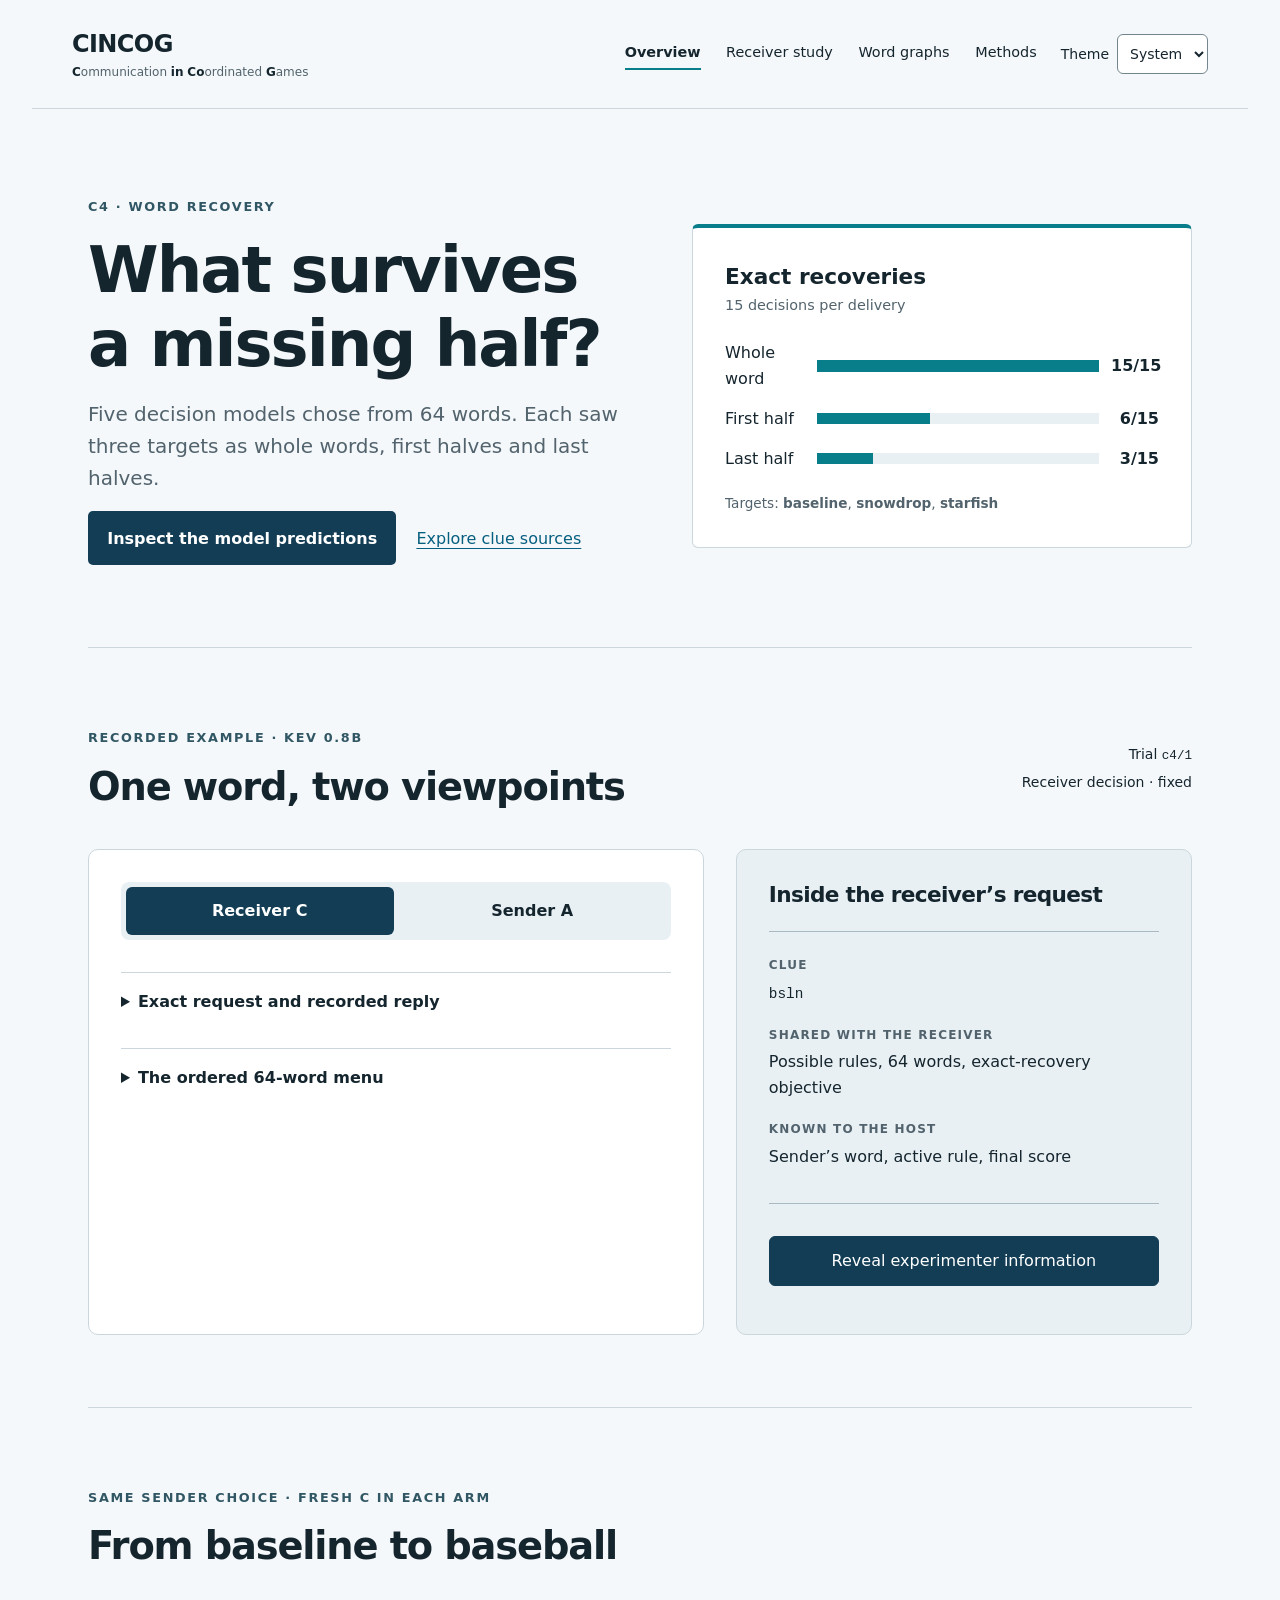
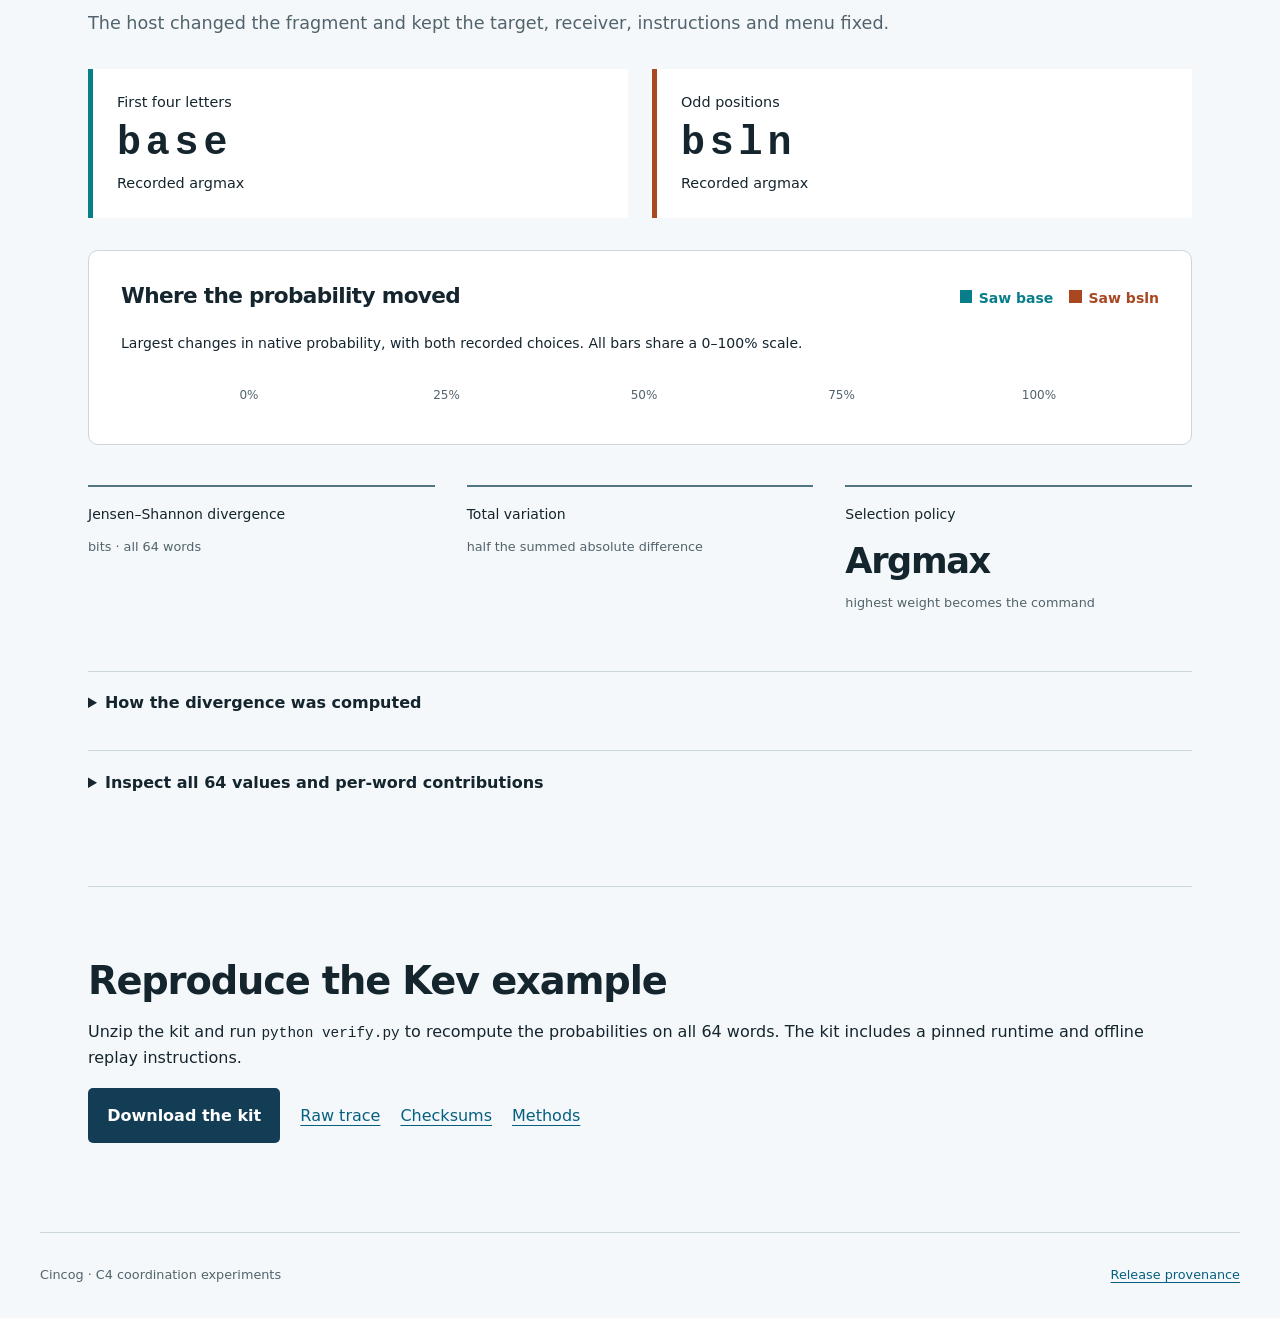
==== commit 1c01e436: "Correct the CINCOG masthead capitalization" ====
--- a/release-source/web/index.html
+++ b/release-source/web/index.html
@@ -14,7 +14,7 @@
 <body>
   <a class="skip" href="#decision">Skip to the experiment</a>
   <header class="masthead">
-    <a class="brand" href="#top" aria-label="Cincog, Communication IN Coordinated Games">Cincog<span><b>C</b>ommunication <b>IN</b> <b>Co</b>ordinated <b>G</b>ames</span></a>
+    <a class="brand" href="#top" aria-label="CINCOG, Communication in Coordinated Games">CINCOG<span><b>C</b>ommunication <b>in</b> <b>Co</b>ordinated <b>G</b>ames</span></a>
     <div class="masthead-tools">
       <nav aria-label="Research pages"><a href="index.html" aria-current="page">Overview</a><a href="pilot/index.html">Receiver study</a><a href="word-graphs.html">Word graphs</a><a href="methods.html">Methods</a></nav>
       <label class="theme-control" id="theme-control" hidden>Theme
